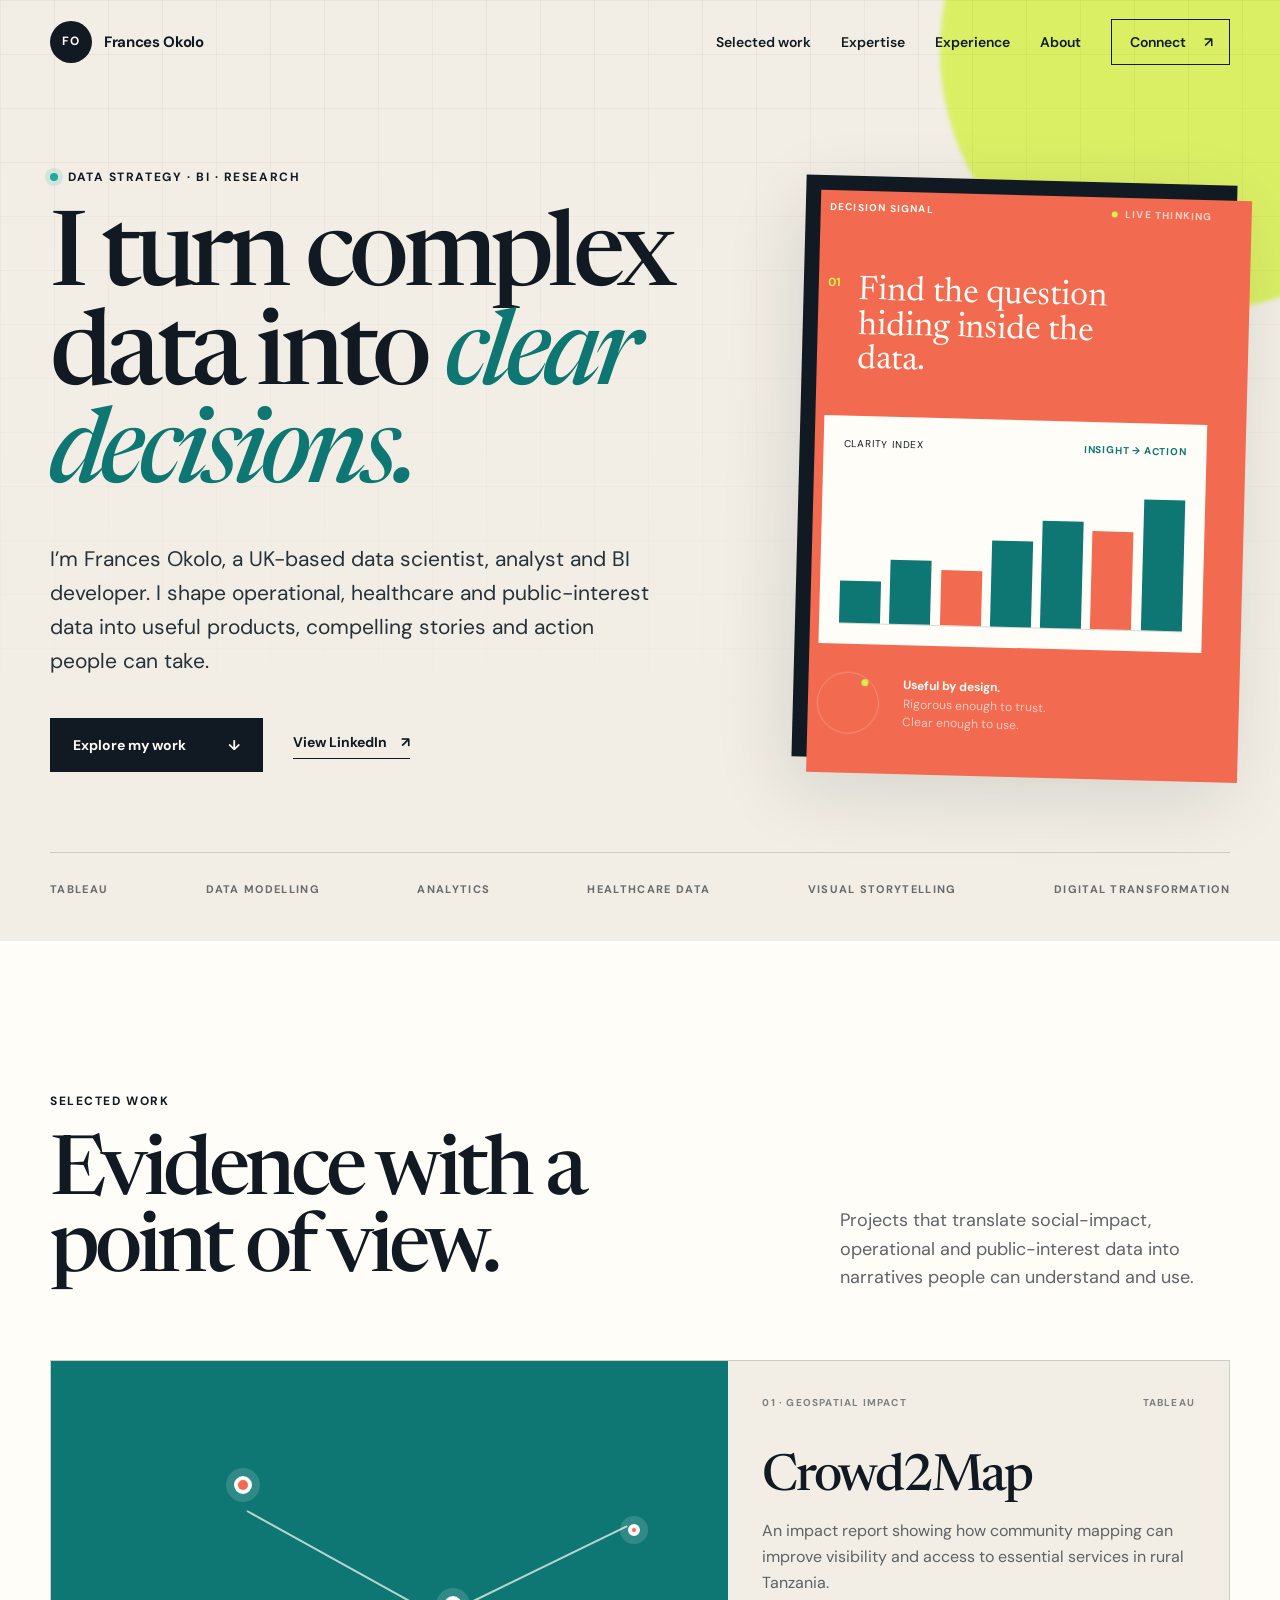
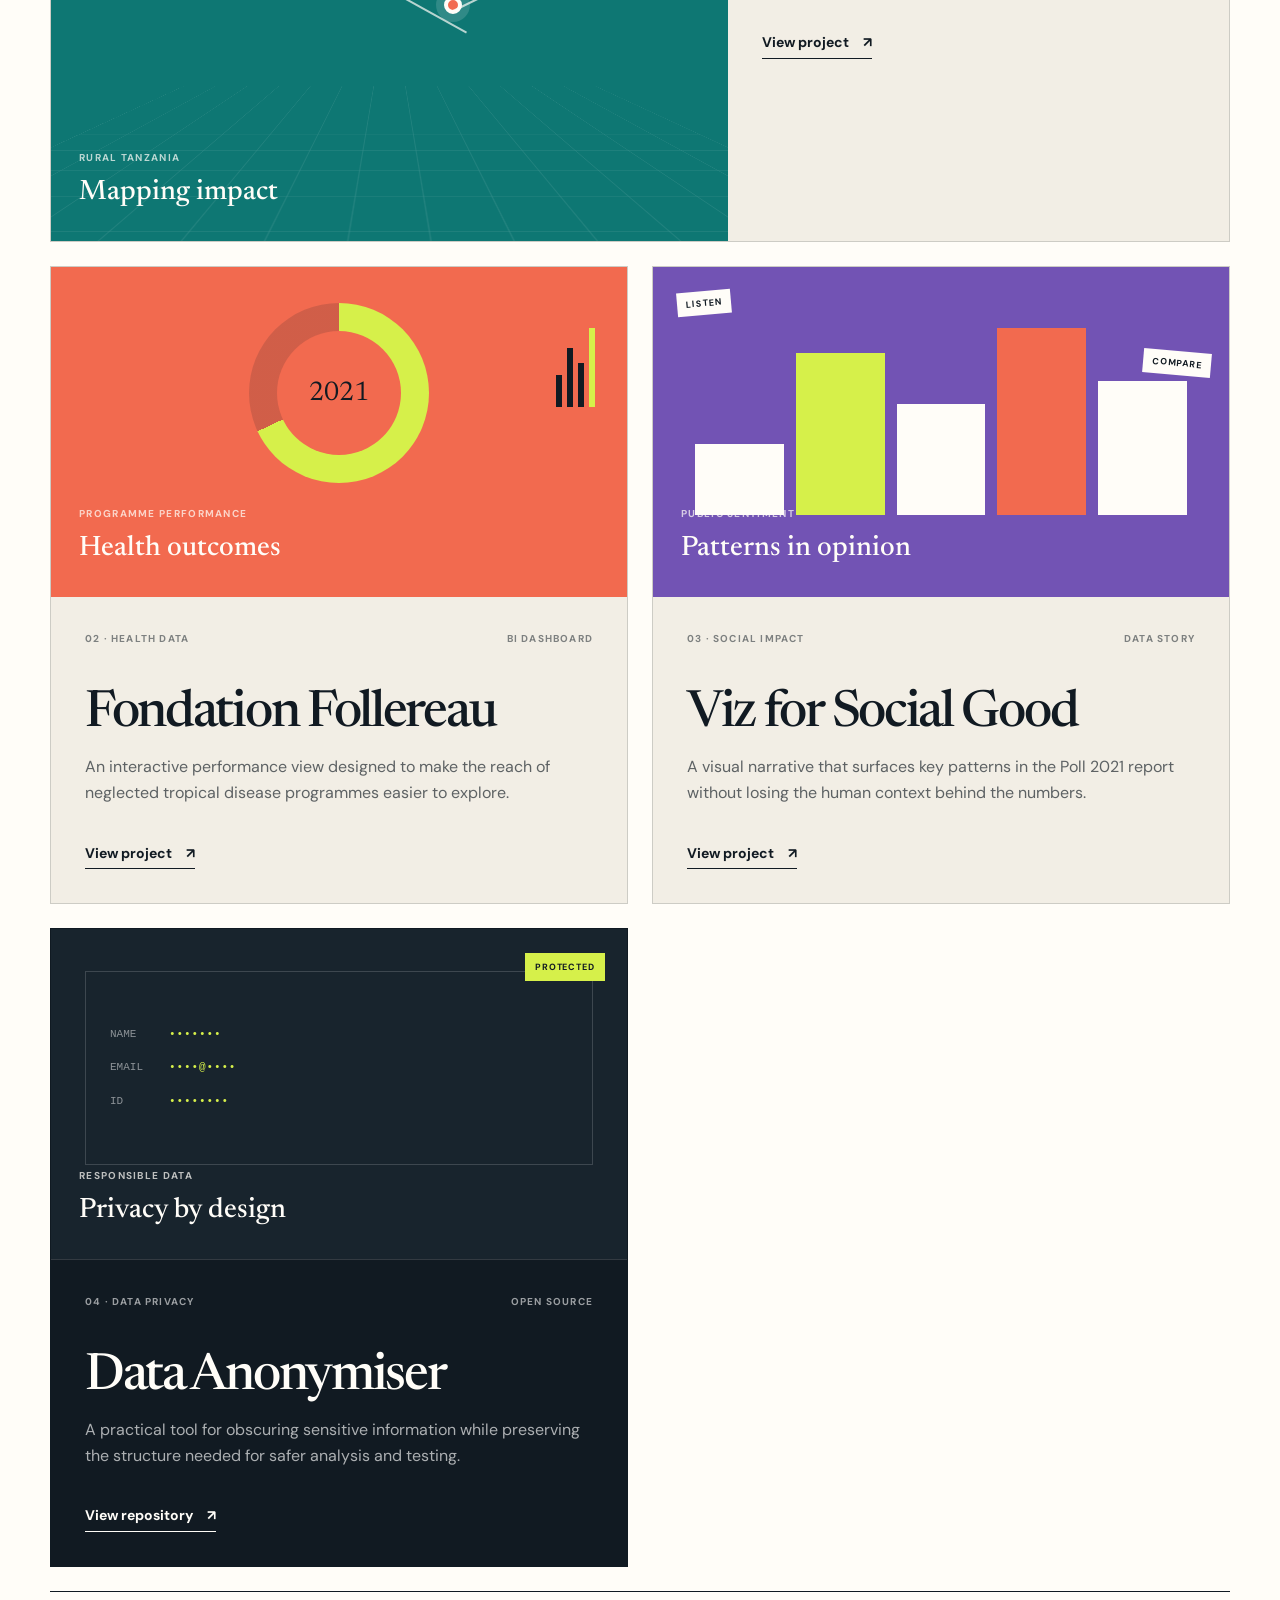
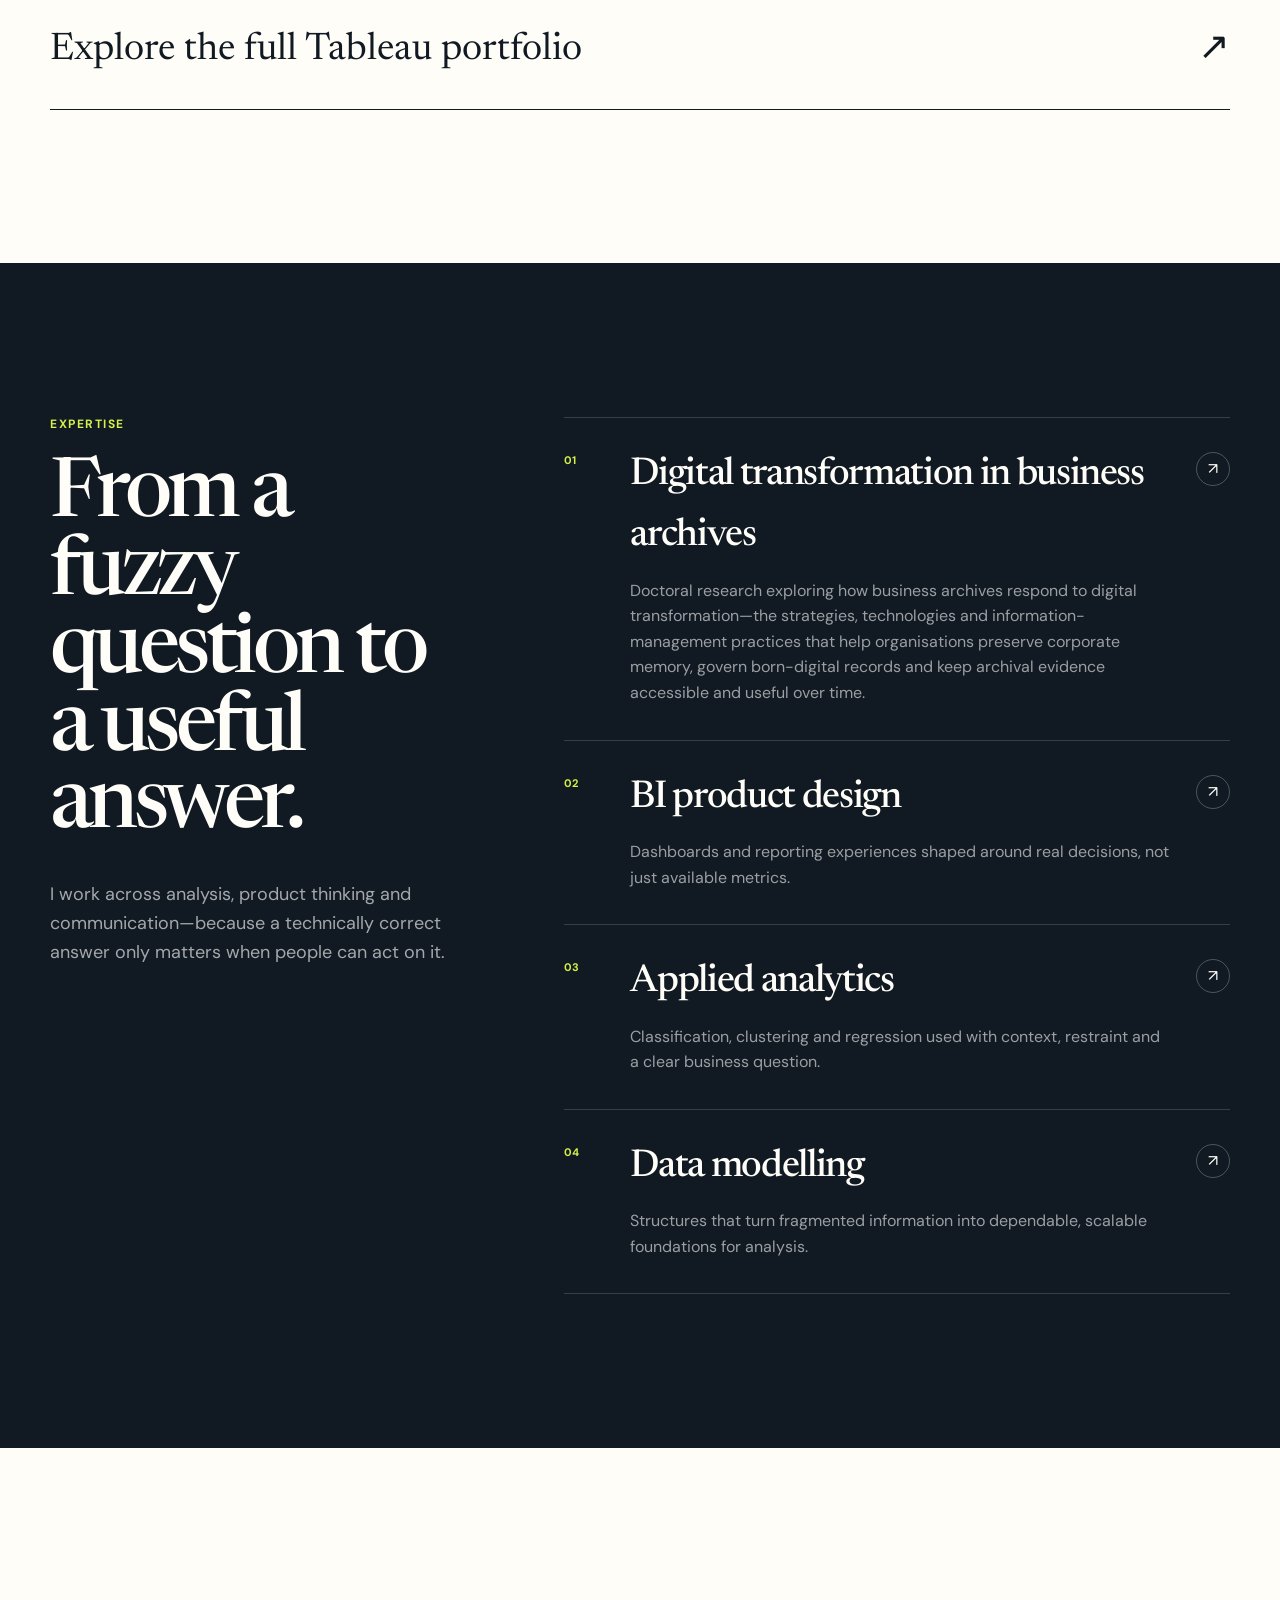
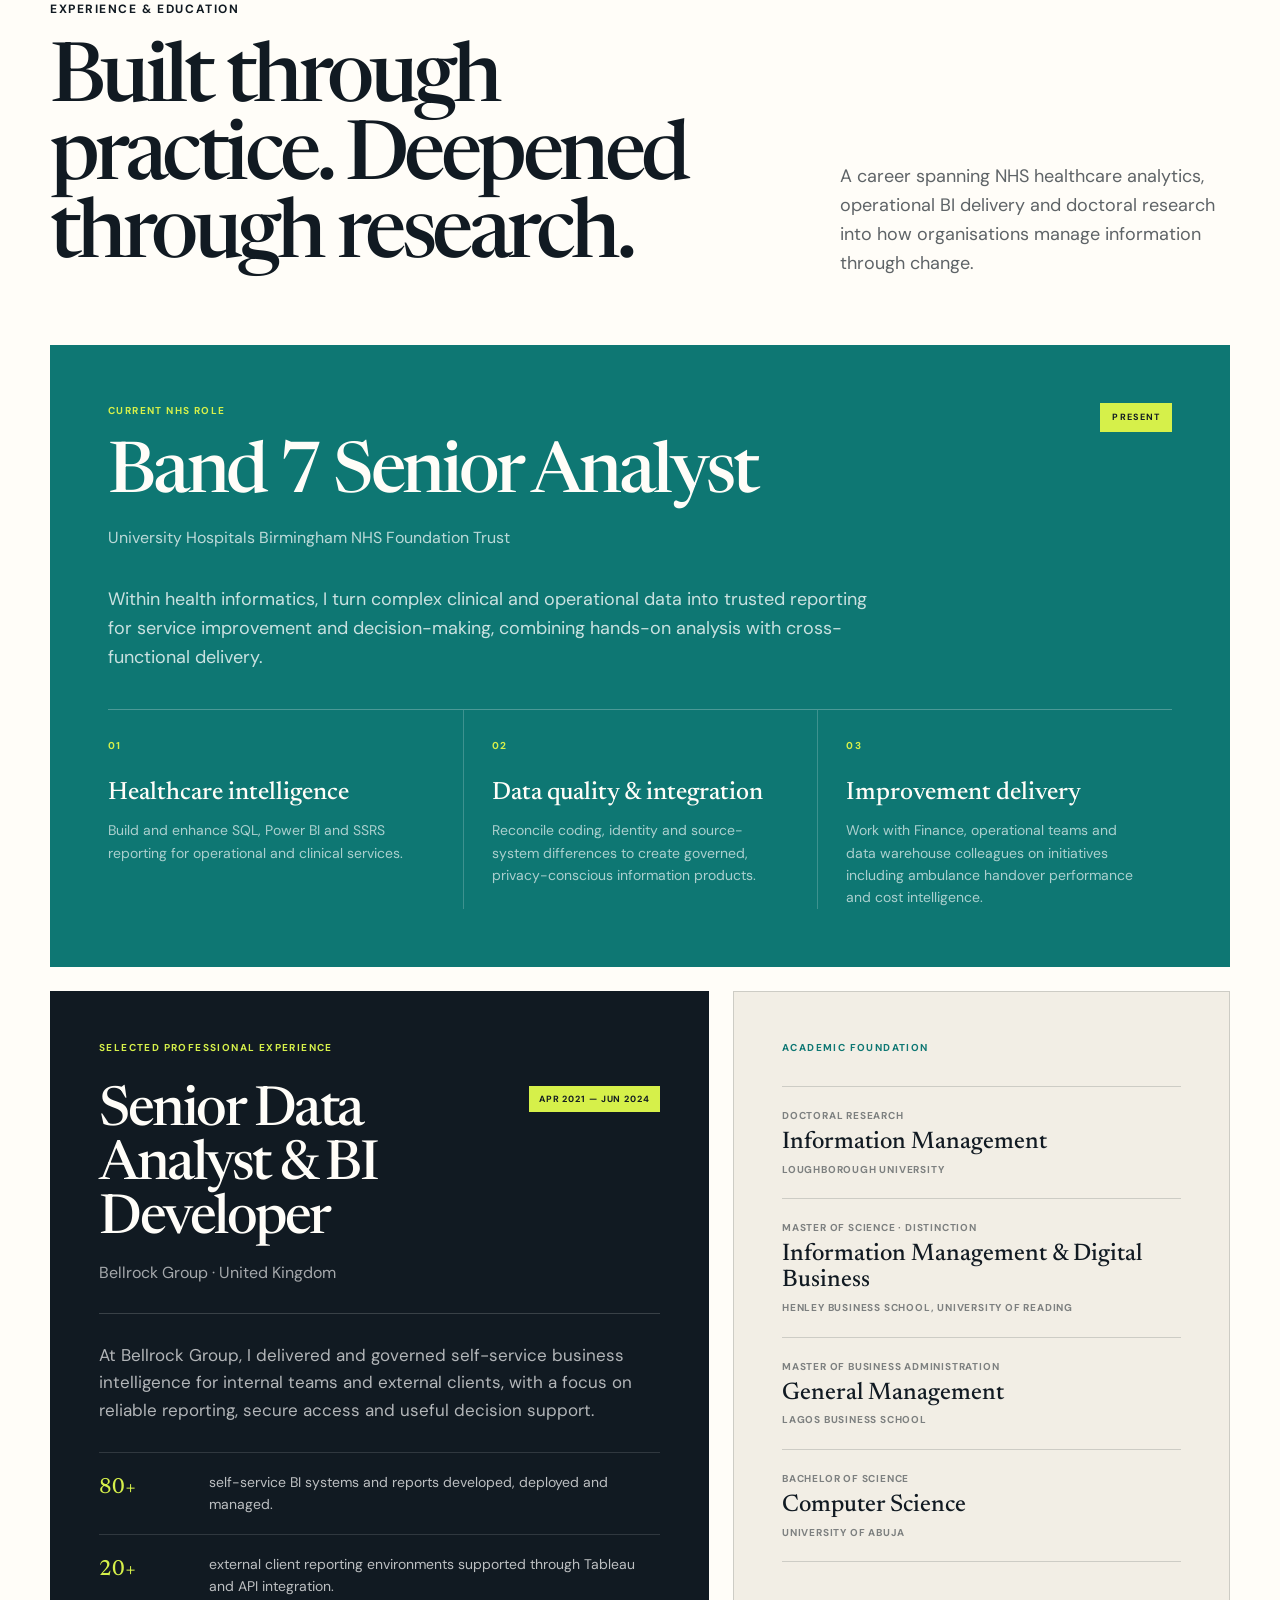
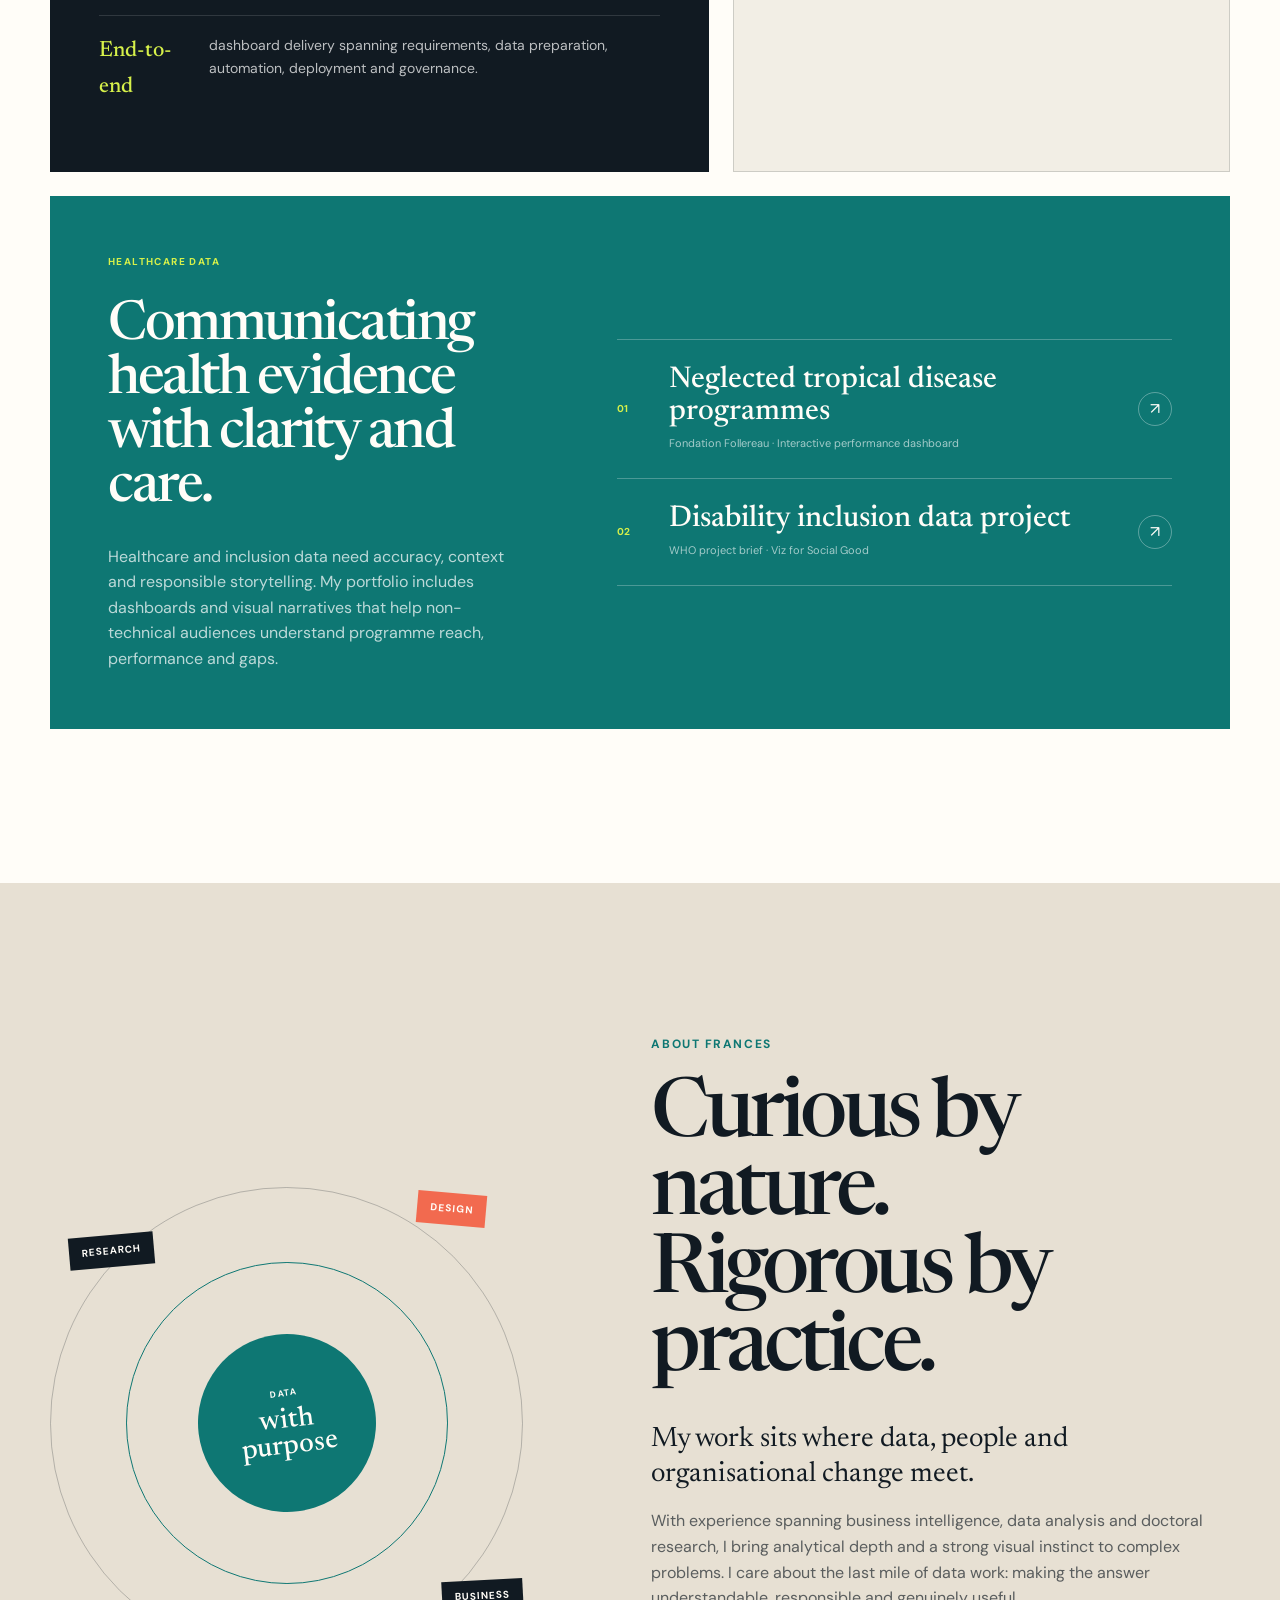
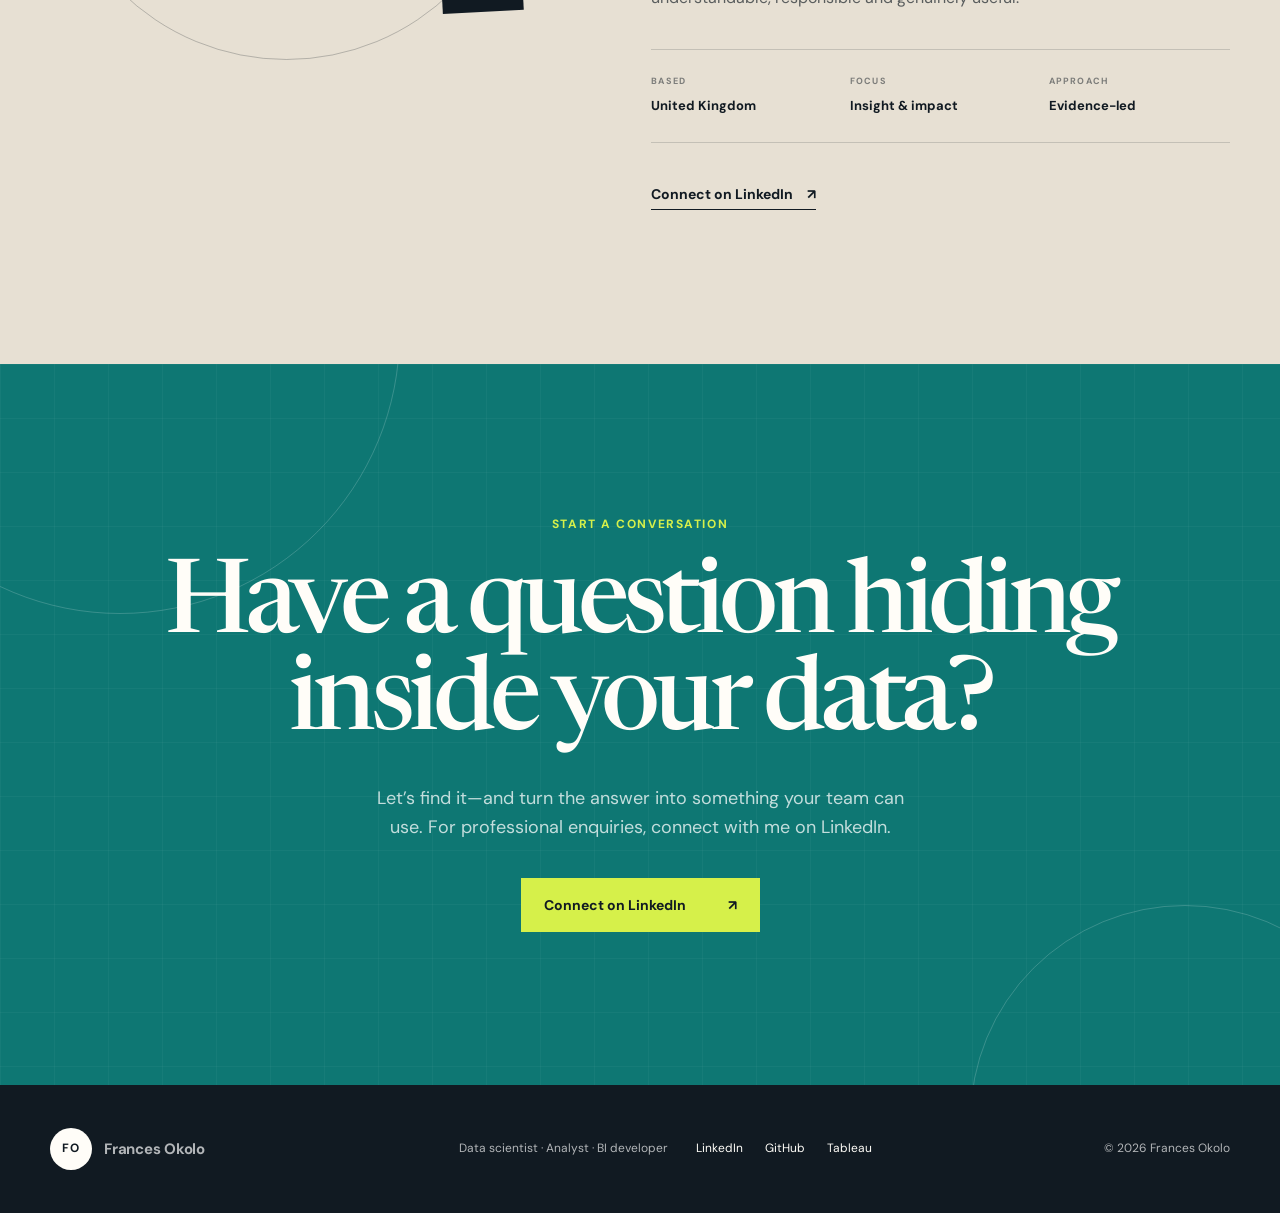
==== index.html @ 12a791dc "Add current NHS analyst role" ====
<!doctype html>
<html lang="en">
<head>
  <meta charset="utf-8">
  <meta name="viewport" content="width=device-width, initial-scale=1">
  <title>Frances Okolo — Data Scientist, Analyst &amp; BI Developer</title>
  <meta name="description" content="Frances Okolo turns complex data into clear, useful decisions through analytics, business intelligence, research and data storytelling.">
  <meta name="theme-color" content="#111a22">
  <meta property="og:type" content="website">
  <meta property="og:title" content="Frances Okolo — Data, made useful">
  <meta property="og:description" content="Data science, business intelligence and research shaped into decisions people can act on.">
  <meta property="og:url" content="https://francesokolo.github.io/fao.github.io/">
  <meta property="og:image" content="https://francesokolo.github.io/fao.github.io/og.png">
  <meta name="twitter:card" content="summary_large_image">
  <meta name="twitter:title" content="Frances Okolo — Data, made useful">
  <meta name="twitter:description" content="Data science, business intelligence and research shaped into decisions people can act on.">
  <meta name="twitter:image" content="https://francesokolo.github.io/fao.github.io/og.png">
  <link rel="canonical" href="https://francesokolo.github.io/fao.github.io/">
  <link rel="apple-touch-icon" sizes="180x180" href="apple-touch-icon.png">
  <link rel="icon" type="image/png" sizes="32x32" href="favicon-32x32.png">
  <link rel="icon" type="image/png" sizes="16x16" href="favicon-16x16.png">
  <link rel="manifest" href="site.webmanifest">
  <link rel="preconnect" href="https://fonts.googleapis.com">
  <link rel="preconnect" href="https://fonts.gstatic.com" crossorigin>
  <link href="https://fonts.googleapis.com/css2?family=DM+Sans:wght@400;500;600;700&amp;family=Newsreader:opsz,wght@6..72,500;6..72,600&amp;display=swap" rel="stylesheet">
  <link rel="stylesheet" href="css/main.css">

  <script async src="https://www.googletagmanager.com/gtag/js?id=G-5YGXG4GMDG"></script>
  <script>
    window.dataLayer = window.dataLayer || [];
    function gtag(){dataLayer.push(arguments);}
    gtag('js', new Date());
    gtag('config', 'G-5YGXG4GMDG');
  </script>
</head>
<body>
  <a class="skip-link" href="#main">Skip to content</a>

  <header class="site-header" data-header>
    <div class="shell header-inner">
      <a class="brand" href="#top" aria-label="Frances Okolo, home">
        <span class="brand-mark" aria-hidden="true">FO</span>
        <span class="brand-name">Frances Okolo</span>
      </a>

      <button class="menu-toggle" type="button" aria-expanded="false" aria-controls="site-nav" data-menu-toggle>
        <span>Menu</span>
        <span class="menu-lines" aria-hidden="true"><i></i><i></i></span>
      </button>

      <nav class="site-nav" id="site-nav" aria-label="Primary navigation" data-nav>
        <a href="#work">Selected work</a>
        <a href="#expertise">Expertise</a>
        <a href="#experience">Experience</a>
        <a href="#about">About</a>
        <a class="nav-cta" href="https://www.linkedin.com/in/francesokolo/" target="_blank" rel="noopener">Connect <span aria-hidden="true">↗</span></a>
      </nav>
    </div>
  </header>

  <main id="main">
    <section class="hero" id="top">
      <div class="hero-grid" aria-hidden="true"></div>
      <div class="shell hero-layout">
        <div class="hero-copy" data-reveal>
          <p class="eyebrow"><span class="status-dot"></span> Data strategy · BI · Research</p>
          <h1>I turn complex data into <em>clear decisions.</em></h1>
          <p class="hero-intro">I’m Frances Okolo, a UK-based data scientist, analyst and BI developer. I shape operational, healthcare and public-interest data into useful products, compelling stories and action people can take.</p>
          <div class="hero-actions">
            <a class="button button-primary" href="#work">Explore my work <span aria-hidden="true">↓</span></a>
            <a class="text-link" href="https://www.linkedin.com/in/francesokolo/" target="_blank" rel="noopener">View LinkedIn <span aria-hidden="true">↗</span></a>
          </div>
        </div>

        <div class="signal-board" data-reveal data-delay="1" aria-label="A visual summary of Frances's data process">
          <div class="signal-board-top">
            <span>Decision signal</span>
            <span class="signal-live"><i></i> Live thinking</span>
          </div>
          <div class="signal-statement">
            <span class="signal-number">01</span>
            <p>Find the question hiding inside the data.</p>
          </div>
          <div class="signal-chart" aria-hidden="true">
            <div class="chart-copy">
              <span>Clarity index</span>
              <strong>Insight → action</strong>
            </div>
            <div class="bars">
              <i style="--h: 28%"></i>
              <i style="--h: 43%"></i>
              <i style="--h: 37%"></i>
              <i style="--h: 58%"></i>
              <i style="--h: 72%"></i>
              <i style="--h: 66%"></i>
              <i style="--h: 88%"></i>
            </div>
          </div>
          <div class="signal-footer">
            <div class="signal-orbit" aria-hidden="true"><span></span></div>
            <p><strong>Useful by design.</strong><br>Rigorous enough to trust.<br>Clear enough to use.</p>
          </div>
        </div>
      </div>

      <div class="shell hero-rail" data-reveal data-delay="2">
        <span>Tableau</span>
        <span>Data modelling</span>
        <span>Analytics</span>
        <span>Healthcare data</span>
        <span>Visual storytelling</span>
        <span>Digital transformation</span>
      </div>
    </section>

    <section class="section work" id="work">
      <div class="shell">
        <div class="section-heading" data-reveal>
          <div>
            <p class="eyebrow">Selected work</p>
            <h2>Evidence with a point of view.</h2>
          </div>
          <p>Projects that translate social-impact, operational and public-interest data into narratives people can understand and use.</p>
        </div>

        <div class="project-grid">
          <article class="project-card project-card-featured" data-reveal>
            <div class="project-art art-map" aria-hidden="true">
              <div class="map-grid"></div>
              <span class="map-dot dot-one"></span>
              <span class="map-dot dot-two"></span>
              <span class="map-dot dot-three"></span>
              <span class="map-path path-one"></span>
              <span class="map-path path-two"></span>
              <div class="art-label"><small>Rural Tanzania</small><strong>Mapping impact</strong></div>
            </div>
            <div class="project-content">
              <div class="project-meta"><span>01 · Geospatial impact</span><span>Tableau</span></div>
              <h3>Crowd2Map</h3>
              <p>An impact report showing how community mapping can improve visibility and access to essential services in rural Tanzania.</p>
              <a class="project-link" href="https://public.tableau.com/app/profile/frances.okolo/viz/TheImpactofCrowd2MapinRuralTanzania/Crowd2Map" target="_blank" rel="noopener">View project <span aria-hidden="true">↗</span></a>
            </div>
          </article>

          <article class="project-card" data-reveal data-delay="1">
            <div class="project-art art-health" aria-hidden="true">
              <div class="health-ring"><span>2021</span></div>
              <div class="health-metrics">
                <i></i><i></i><i></i><i></i>
              </div>
              <div class="art-label"><small>Programme performance</small><strong>Health outcomes</strong></div>
            </div>
            <div class="project-content">
              <div class="project-meta"><span>02 · Health data</span><span>BI dashboard</span></div>
              <h3>Fondation Follereau</h3>
              <p>An interactive performance view designed to make the reach of neglected tropical disease programmes easier to explore.</p>
              <a class="project-link" href="https://public.tableau.com/app/profile/frances.okolo/viz/FondationFollereau2021/FFL" target="_blank" rel="noopener">View project <span aria-hidden="true">↗</span></a>
            </div>
          </article>

          <article class="project-card" data-reveal>
            <div class="project-art art-poll" aria-hidden="true">
              <div class="poll-bars"><i></i><i></i><i></i><i></i><i></i></div>
              <span class="poll-note note-a">listen</span>
              <span class="poll-note note-b">compare</span>
              <div class="art-label"><small>Public sentiment</small><strong>Patterns in opinion</strong></div>
            </div>
            <div class="project-content">
              <div class="project-meta"><span>03 · Social impact</span><span>Data story</span></div>
              <h3>Viz for Social Good</h3>
              <p>A visual narrative that surfaces key patterns in the Poll 2021 report without losing the human context behind the numbers.</p>
              <a class="project-link" href="https://public.tableau.com/app/profile/frances.okolo/viz/VizForSocialGood_16410875009550/HomePage" target="_blank" rel="noopener">View project <span aria-hidden="true">↗</span></a>
            </div>
          </article>

          <article class="project-card project-card-ink" data-reveal data-delay="1">
            <div class="project-art art-privacy" aria-hidden="true">
              <div class="privacy-field">
                <span>NAME</span><span>•••••••</span>
                <span>EMAIL</span><span>••••@••••</span>
                <span>ID</span><span>••••••••</span>
              </div>
              <div class="privacy-key">Protected</div>
              <div class="art-label"><small>Responsible data</small><strong>Privacy by design</strong></div>
            </div>
            <div class="project-content">
              <div class="project-meta"><span>04 · Data privacy</span><span>Open source</span></div>
              <h3>Data Anonymiser</h3>
              <p>A practical tool for obscuring sensitive information while preserving the structure needed for safer analysis and testing.</p>
              <a class="project-link" href="https://github.com/FrancesOkolo/Data-Anonymiser" target="_blank" rel="noopener">View repository <span aria-hidden="true">↗</span></a>
            </div>
          </article>
        </div>

        <a class="wide-link" href="https://public.tableau.com/app/profile/frances.okolo" target="_blank" rel="noopener" data-reveal>
          <span>Explore the full Tableau portfolio</span>
          <span aria-hidden="true">↗</span>
        </a>
      </div>
    </section>

    <section class="section expertise" id="expertise">
      <div class="shell expertise-layout">
        <div class="expertise-intro" data-reveal>
          <p class="eyebrow">Expertise</p>
          <h2>From a fuzzy question to a useful answer.</h2>
          <p>I work across analysis, product thinking and communication—because a technically correct answer only matters when people can act on it.</p>
        </div>

        <div class="capability-list">
          <article class="capability" data-reveal>
            <span class="capability-number">01</span>
            <div><h3>Digital transformation in business archives</h3><p>Doctoral research exploring how business archives respond to digital transformation—the strategies, technologies and information-management practices that help organisations preserve corporate memory, govern born-digital records and keep archival evidence accessible and useful over time.</p></div>
            <span class="capability-mark" aria-hidden="true">↗</span>
          </article>
          <article class="capability" data-reveal>
            <span class="capability-number">02</span>
            <div><h3>BI product design</h3><p>Dashboards and reporting experiences shaped around real decisions, not just available metrics.</p></div>
            <span class="capability-mark" aria-hidden="true">↗</span>
          </article>
          <article class="capability" data-reveal>
            <span class="capability-number">03</span>
            <div><h3>Applied analytics</h3><p>Classification, clustering and regression used with context, restraint and a clear business question.</p></div>
            <span class="capability-mark" aria-hidden="true">↗</span>
          </article>
          <article class="capability" data-reveal>
            <span class="capability-number">04</span>
            <div><h3>Data modelling</h3><p>Structures that turn fragmented information into dependable, scalable foundations for analysis.</p></div>
            <span class="capability-mark" aria-hidden="true">↗</span>
          </article>
        </div>
      </div>
    </section>

    <section class="section experience" id="experience">
      <div class="shell">
        <div class="section-heading" data-reveal>
          <div>
            <p class="eyebrow">Experience &amp; education</p>
            <h2>Built through practice. Deepened through research.</h2>
          </div>
          <p>A career spanning NHS healthcare analytics, operational BI delivery and doctoral research into how organisations manage information through change.</p>
        </div>

        <article class="nhs-role-panel" data-reveal>
          <div class="nhs-role-heading">
            <div>
              <p class="panel-kicker">Current NHS role</p>
              <h3>Band 7 Senior Analyst</h3>
              <p class="nhs-role-org">University Hospitals Birmingham NHS Foundation Trust</p>
            </div>
            <span>Present</span>
          </div>
          <p class="nhs-role-summary">Within health informatics, I turn complex clinical and operational data into trusted reporting for service improvement and decision-making, combining hands-on analysis with cross-functional delivery.</p>
          <ol class="nhs-role-highlights">
            <li>
              <span>01</span>
              <strong>Healthcare intelligence</strong>
              <p>Build and enhance SQL, Power BI and SSRS reporting for operational and clinical services.</p>
            </li>
            <li>
              <span>02</span>
              <strong>Data quality &amp; integration</strong>
              <p>Reconcile coding, identity and source-system differences to create governed, privacy-conscious information products.</p>
            </li>
            <li>
              <span>03</span>
              <strong>Improvement delivery</strong>
              <p>Work with Finance, operational teams and data warehouse colleagues on initiatives including ambulance handover performance and cost intelligence.</p>
            </li>
          </ol>
        </article>

        <div class="experience-grid">
          <article class="career-panel" data-reveal>
            <p class="panel-kicker">Selected professional experience</p>
            <div class="role-heading">
              <div>
                <h3>Senior Data Analyst &amp; BI Developer</h3>
                <p>Bellrock Group · United Kingdom</p>
              </div>
              <span>Apr 2021 — Jun 2024</span>
            </div>
            <p class="role-summary">At Bellrock Group, I delivered and governed self-service business intelligence for internal teams and external clients, with a focus on reliable reporting, secure access and useful decision support.</p>
            <ul class="impact-list">
              <li><strong>80+</strong><span>self-service BI systems and reports developed, deployed and managed.</span></li>
              <li><strong>20+</strong><span>external client reporting environments supported through Tableau and API integration.</span></li>
              <li><strong>End-to-end</strong><span>dashboard delivery spanning requirements, data preparation, automation, deployment and governance.</span></li>
            </ul>
          </article>

          <aside class="education-panel" data-reveal data-delay="1">
            <p class="panel-kicker">Academic foundation</p>
            <ol class="education-list">
              <li><span>Doctoral research</span><strong>Information Management</strong><small>Loughborough University</small></li>
              <li><span>Master of Science · Distinction</span><strong>Information Management &amp; Digital Business</strong><small>Henley Business School, University of Reading</small></li>
              <li><span>Master of Business Administration</span><strong>General Management</strong><small>Lagos Business School</small></li>
              <li><span>Bachelor of Science</span><strong>Computer Science</strong><small>University of Abuja</small></li>
            </ol>
          </aside>
        </div>

        <article class="healthcare-spotlight" data-reveal>
          <div class="healthcare-copy">
            <p class="panel-kicker">Healthcare data</p>
            <h3>Communicating health evidence with clarity and care.</h3>
            <p>Healthcare and inclusion data need accuracy, context and responsible storytelling. My portfolio includes dashboards and visual narratives that help non-technical audiences understand programme reach, performance and gaps.</p>
          </div>
          <div class="health-project-list">
            <a href="https://public.tableau.com/app/profile/frances.okolo/viz/FondationFollereau2021/FFL" target="_blank" rel="noopener">
              <span>01</span>
              <div><strong>Neglected tropical disease programmes</strong><small>Fondation Follereau · Interactive performance dashboard</small></div>
              <i aria-hidden="true">↗</i>
            </a>
            <a href="https://www.vizforsocialgood.com/join-a-project/who-2023" target="_blank" rel="noopener">
              <span>02</span>
              <div><strong>Disability inclusion data project</strong><small>WHO project brief · Viz for Social Good</small></div>
              <i aria-hidden="true">↗</i>
            </a>
          </div>
        </article>
      </div>
    </section>

    <section class="section about" id="about">
      <div class="shell about-layout">
        <div class="about-visual" data-reveal aria-hidden="true">
          <div class="about-orbit orbit-large"></div>
          <div class="about-orbit orbit-small"></div>
          <div class="about-core"><span>DATA</span><strong>with<br>purpose</strong></div>
          <span class="orbit-label label-research">Research</span>
          <span class="orbit-label label-design">Design</span>
          <span class="orbit-label label-business">Business</span>
        </div>

        <div class="about-copy" data-reveal data-delay="1">
          <p class="eyebrow">About Frances</p>
          <h2>Curious by nature.<br>Rigorous by practice.</h2>
          <p class="about-lead">My work sits where data, people and organisational change meet.</p>
          <p>With experience spanning business intelligence, data analysis and doctoral research, I bring analytical depth and a strong visual instinct to complex problems. I care about the last mile of data work: making the answer understandable, responsible and genuinely useful.</p>
          <div class="about-facts">
            <div><span>Based</span><strong>United Kingdom</strong></div>
            <div><span>Focus</span><strong>Insight &amp; impact</strong></div>
            <div><span>Approach</span><strong>Evidence-led</strong></div>
          </div>
          <a class="text-link" href="https://www.linkedin.com/in/francesokolo/" target="_blank" rel="noopener">Connect on LinkedIn <span aria-hidden="true">↗</span></a>
        </div>
      </div>
    </section>

    <section class="section contact" id="contact">
      <div class="contact-grid" aria-hidden="true"></div>
      <div class="shell contact-inner" data-reveal>
        <p class="eyebrow">Start a conversation</p>
        <h2>Have a question hiding<br>inside your data?</h2>
        <p>Let’s find it—and turn the answer into something your team can use. For professional enquiries, connect with me on LinkedIn.</p>
        <a class="button button-light" href="https://www.linkedin.com/in/francesokolo/" target="_blank" rel="noopener">Connect on LinkedIn <span aria-hidden="true">↗</span></a>
      </div>
    </section>
  </main>

  <footer class="site-footer">
    <div class="shell footer-inner">
      <a class="brand" href="#top" aria-label="Back to top">
        <span class="brand-mark brand-mark-dark" aria-hidden="true">FO</span>
        <span class="brand-name">Frances Okolo</span>
      </a>
      <p>Data scientist · Analyst · BI developer</p>
      <div class="footer-links">
        <a href="https://www.linkedin.com/in/francesokolo/" target="_blank" rel="noopener">LinkedIn</a>
        <a href="https://github.com/FrancesOkolo" target="_blank" rel="noopener">GitHub</a>
        <a href="https://public.tableau.com/app/profile/frances.okolo" target="_blank" rel="noopener">Tableau</a>
      </div>
      <p class="copyright">© <span data-year></span> Frances Okolo</p>
    </div>
  </footer>

  <script src="js/main.js"></script>
</body>
</html>
---- css/main.css ----
:root {
  --ink: #111a22;
  --ink-soft: #26313a;
  --paper: #f2eee5;
  --paper-deep: #e7e0d3;
  --white: #fffdf8;
  --teal: #0e7773;
  --teal-bright: #23a69e;
  --coral: #f26a4f;
  --lime: #d6f04a;
  --line: rgba(17, 26, 34, 0.16);
  --sans: "DM Sans", Arial, sans-serif;
  --serif: "Newsreader", Georgia, serif;
  --shell: min(1180px, calc(100vw - 48px));
  --radius: 2px;
  --shadow: 0 28px 80px rgba(17, 26, 34, 0.14);
}

*, *::before, *::after { box-sizing: border-box; }

html { scroll-behavior: smooth; }

body {
  margin: 0;
  color: var(--ink);
  background: var(--paper);
  font-family: var(--sans);
  font-size: 16px;
  line-height: 1.6;
  -webkit-font-smoothing: antialiased;
}

body.menu-open { overflow: hidden; }

::selection { color: var(--ink); background: var(--lime); }

a { color: inherit; text-decoration: none; }

button, a { -webkit-tap-highlight-color: transparent; }

button { font: inherit; }

.shell { width: var(--shell); margin-inline: auto; }

.skip-link {
  position: fixed;
  top: 12px;
  left: 12px;
  z-index: 100;
  padding: 10px 16px;
  color: var(--white);
  background: var(--ink);
  transform: translateY(-160%);
  transition: transform 180ms ease;
}

.skip-link:focus { transform: translateY(0); }

:focus-visible { outline: 3px solid var(--coral); outline-offset: 4px; }

.site-header {
  position: fixed;
  inset: 0 0 auto;
  z-index: 50;
  border-bottom: 1px solid transparent;
  transition: background 220ms ease, border-color 220ms ease, backdrop-filter 220ms ease;
}

.site-header.is-scrolled {
  background: rgba(242, 238, 229, 0.9);
  border-color: var(--line);
  backdrop-filter: blur(14px);
}

.header-inner {
  min-height: 84px;
  display: flex;
  align-items: center;
  justify-content: space-between;
  gap: 32px;
}

.brand { display: inline-flex; align-items: center; gap: 12px; font-weight: 700; letter-spacing: -0.02em; }

.brand-mark {
  width: 42px;
  aspect-ratio: 1;
  display: grid;
  place-items: center;
  background: var(--ink);
  color: var(--white);
  border-radius: 50%;
  font-size: 12px;
  letter-spacing: 0.08em;
}

.brand-mark-dark { background: var(--white); color: var(--ink); }

.brand-name { font-size: 15px; }

.site-nav { display: flex; align-items: center; gap: 30px; font-size: 14px; font-weight: 600; }

.site-nav > a:not(.nav-cta) { position: relative; }

.site-nav > a:not(.nav-cta)::after {
  content: "";
  position: absolute;
  inset: auto 0 -5px;
  height: 1px;
  background: currentColor;
  transform: scaleX(0);
  transform-origin: right;
  transition: transform 180ms ease;
}

.site-nav > a:hover::after { transform: scaleX(1); transform-origin: left; }

.nav-cta {
  display: inline-flex;
  align-items: center;
  gap: 18px;
  padding: 11px 16px 11px 18px;
  border: 1px solid var(--ink);
  transition: color 180ms ease, background 180ms ease;
}

.nav-cta:hover { color: var(--white); background: var(--ink); }

.menu-toggle { display: none; border: 0; color: var(--ink); background: none; cursor: pointer; }

.hero {
  position: relative;
  min-height: 100vh;
  padding: 170px 0 42px;
  overflow: hidden;
}

.hero::before {
  content: "";
  position: absolute;
  width: 520px;
  height: 520px;
  right: -180px;
  top: -210px;
  border-radius: 50%;
  background: var(--lime);
  filter: blur(2px);
  opacity: 0.82;
}

.hero-grid, .contact-grid {
  position: absolute;
  inset: 0;
  pointer-events: none;
  background-image: linear-gradient(rgba(17, 26, 34, 0.045) 1px, transparent 1px), linear-gradient(90deg, rgba(17, 26, 34, 0.045) 1px, transparent 1px);
  background-size: 54px 54px;
  mask-image: linear-gradient(to bottom, black, transparent 82%);
}

.hero-layout {
  position: relative;
  display: grid;
  grid-template-columns: minmax(0, 1.08fr) minmax(390px, 0.72fr);
  align-items: center;
  gap: clamp(54px, 8vw, 120px);
}

.eyebrow {
  margin: 0 0 28px;
  display: flex;
  align-items: center;
  gap: 10px;
  font-size: 12px;
  font-weight: 700;
  line-height: 1.2;
  letter-spacing: 0.13em;
  text-transform: uppercase;
}

.status-dot { width: 8px; height: 8px; border-radius: 50%; background: var(--teal-bright); box-shadow: 0 0 0 5px rgba(35, 166, 158, 0.15); }

.hero h1,
.section-heading h2,
.expertise-intro h2,
.about-copy h2,
.contact h2 {
  margin: 0;
  font-family: var(--serif);
  font-weight: 500;
  letter-spacing: -0.055em;
  line-height: 0.95;
}

.hero h1 { max-width: 750px; font-size: clamp(64px, 8.1vw, 116px); }

.hero h1 em { color: var(--teal); font-weight: 500; }

.hero-intro { max-width: 610px; margin: 34px 0 0; color: var(--ink-soft); font-size: clamp(18px, 2vw, 21px); line-height: 1.62; }

.hero-actions { margin-top: 40px; display: flex; align-items: center; gap: 30px; flex-wrap: wrap; }

.button {
  min-height: 54px;
  padding: 0 22px;
  display: inline-flex;
  align-items: center;
  justify-content: center;
  gap: 42px;
  border: 1px solid currentColor;
  font-size: 14px;
  font-weight: 700;
  transition: transform 180ms ease, background 180ms ease, color 180ms ease;
}

.button:hover { transform: translateY(-3px); }

.button-primary { color: var(--white); background: var(--ink); border-color: var(--ink); }

.button-primary:hover { color: var(--ink); background: var(--lime); border-color: var(--lime); }

.button-light { color: var(--ink); background: var(--lime); border-color: var(--lime); }

.button-light:hover { background: var(--white); border-color: var(--white); }

.text-link, .project-link {
  width: fit-content;
  display: inline-flex;
  align-items: center;
  gap: 14px;
  padding-bottom: 4px;
  border-bottom: 1px solid currentColor;
  font-size: 14px;
  font-weight: 700;
}

.text-link span, .project-link span { transition: transform 180ms ease; }
.text-link:hover span, .project-link:hover span { transform: translate(3px, -3px); }

.signal-board {
  position: relative;
  min-height: 548px;
  padding: 24px;
  color: var(--white);
  background: var(--ink);
  box-shadow: var(--shadow);
  transform: rotate(1.5deg);
}

.signal-board::before {
  content: "";
  position: absolute;
  inset: 15px -15px -15px 15px;
  z-index: -1;
  background: var(--coral);
}

.signal-board-top, .project-meta {
  display: flex;
  align-items: center;
  justify-content: space-between;
  gap: 16px;
  font-size: 10px;
  font-weight: 700;
  letter-spacing: 0.12em;
  text-transform: uppercase;
}

.signal-live { display: inline-flex; align-items: center; gap: 7px; color: rgba(255,255,255,0.7); }
.signal-live i { width: 6px; height: 6px; border-radius: 50%; background: var(--lime); }

.signal-statement { margin: 58px 0 38px; display: grid; grid-template-columns: auto 1fr; gap: 18px; align-items: start; }
.signal-number { color: var(--lime); font-size: 12px; font-weight: 700; }
.signal-statement p { max-width: 300px; margin: 0; font-family: var(--serif); font-size: 34px; line-height: 1.02; }

.signal-chart { padding: 20px; color: var(--ink); background: var(--white); }
.chart-copy { display: flex; justify-content: space-between; gap: 12px; font-size: 10px; text-transform: uppercase; letter-spacing: 0.08em; }
.chart-copy strong { color: var(--teal); }
.bars { height: 150px; margin-top: 22px; display: flex; align-items: flex-end; gap: 9px; border-bottom: 1px solid var(--line); }
.bars i { flex: 1; height: var(--h); min-height: 10px; background: var(--teal); transform-origin: bottom; animation: grow-bar 900ms cubic-bezier(.2,.8,.2,1) both; }
.bars i:nth-child(3n) { background: var(--coral); }
.bars i:nth-child(2) { animation-delay: 80ms; }
.bars i:nth-child(3) { animation-delay: 160ms; }
.bars i:nth-child(4) { animation-delay: 240ms; }
.bars i:nth-child(5) { animation-delay: 320ms; }
.bars i:nth-child(6) { animation-delay: 400ms; }
.bars i:nth-child(7) { animation-delay: 480ms; }

@keyframes grow-bar { from { transform: scaleY(0); } to { transform: scaleY(1); } }

.signal-footer { margin-top: 28px; display: flex; align-items: center; gap: 24px; }
.signal-footer p { margin: 0; color: rgba(255,255,255,0.65); font-size: 12px; line-height: 1.55; }
.signal-footer strong { color: var(--white); }
.signal-orbit { position: relative; width: 62px; height: 62px; display: grid; place-items: center; border: 1px solid rgba(255,255,255,0.25); border-radius: 50%; }
.signal-orbit::before { content: ""; width: 38px; height: 38px; border: 1px solid var(--coral); border-radius: 50%; }
.signal-orbit span { position: absolute; width: 7px; height: 7px; margin: -42px 0 0 32px; border-radius: 50%; background: var(--lime); }

.hero-rail { position: relative; margin-top: 80px; padding-top: 28px; display: flex; justify-content: space-between; gap: 24px; border-top: 1px solid var(--line); color: rgba(17,26,34,0.62); font-size: 11px; font-weight: 700; letter-spacing: 0.12em; text-transform: uppercase; }

.section { padding: clamp(100px, 12vw, 170px) 0; }

.work { background: var(--white); }

.section-heading { margin-bottom: 68px; display: grid; grid-template-columns: minmax(0, 1fr) minmax(300px, 0.55fr); gap: 80px; align-items: end; }
.section-heading h2, .expertise-intro h2, .about-copy h2 { font-size: clamp(50px, 6.4vw, 84px); }
.section-heading p:last-child { max-width: 470px; margin: 0; color: rgba(17,26,34,0.68); font-size: 18px; }

.project-grid { display: grid; grid-template-columns: 1fr 1fr; gap: 24px; }
.project-card { min-width: 0; border: 1px solid var(--line); background: var(--paper); transition: transform 220ms ease, box-shadow 220ms ease; }
.project-card:hover { transform: translateY(-8px); box-shadow: 0 24px 70px rgba(17,26,34,0.11); }
.project-card-featured { grid-column: 1 / -1; display: grid; grid-template-columns: 1.15fr 0.85fr; }
.project-card-ink { color: var(--white); background: var(--ink); }

.project-art { position: relative; min-height: 330px; overflow: hidden; }
.project-card-featured .project-art { min-height: 480px; }
.project-content { padding: 34px; }
.project-content h3 { margin: 42px 0 14px; font-family: var(--serif); font-size: clamp(38px, 4vw, 54px); font-weight: 500; line-height: 1; letter-spacing: -0.045em; }
.project-content p { max-width: 520px; margin: 0 0 34px; color: rgba(17,26,34,0.66); }
.project-card-ink .project-content p { color: rgba(255,255,255,0.65); }
.project-card-ink .project-content { border-top: 1px solid rgba(255,255,255,0.14); }
.project-meta { color: rgba(17,26,34,0.52); }
.project-card-ink .project-meta { color: rgba(255,255,255,0.58); }

.art-map { background: var(--teal); }
.map-grid { position: absolute; inset: 0; opacity: 0.22; background-image: linear-gradient(rgba(255,255,255,.35) 1px, transparent 1px), linear-gradient(90deg, rgba(255,255,255,.35) 1px, transparent 1px); background-size: 52px 52px; transform: perspective(400px) rotateX(58deg) scale(1.6); transform-origin: bottom; }
.map-dot { position: absolute; width: 18px; height: 18px; border: 4px solid var(--white); border-radius: 50%; background: var(--coral); box-shadow: 0 0 0 8px rgba(255,255,255,.14); }
.dot-one { top: 24%; left: 27%; }
.dot-two { top: 49%; left: 58%; }
.dot-three { top: 34%; right: 13%; width: 12px; height: 12px; }
.map-path { position: absolute; height: 2px; background: var(--white); transform-origin: left; opacity: 0.7; }
.path-one { width: 37%; top: 31%; left: 29%; transform: rotate(29deg); }
.path-two { width: 29%; top: 52%; left: 59%; transform: rotate(-26deg); }

.art-label { position: absolute; left: 28px; bottom: 26px; z-index: 2; color: var(--white); }
.art-label small { display: block; margin-bottom: 4px; font-size: 10px; font-weight: 700; letter-spacing: .13em; text-transform: uppercase; opacity: .72; }
.art-label strong { font-family: var(--serif); font-size: 28px; font-weight: 500; }

.art-health { background: var(--coral); }
.health-ring { position: absolute; width: 180px; height: 180px; top: 36px; left: 50%; display: grid; place-items: center; border-radius: 50%; background: conic-gradient(var(--lime) 0 68%, rgba(17,26,34,.15) 68%); transform: translateX(-50%); }
.health-ring::after { content: ""; position: absolute; inset: 28px; border-radius: 50%; background: var(--coral); }
.health-ring span { position: relative; z-index: 1; font-family: var(--serif); font-size: 27px; }
.health-metrics { position: absolute; top: 48px; right: 32px; display: flex; gap: 5px; align-items: flex-end; height: 92px; }
.health-metrics i { width: 6px; height: 35%; background: var(--ink); }
.health-metrics i:nth-child(2) { height: 64%; }
.health-metrics i:nth-child(3) { height: 48%; }
.health-metrics i:nth-child(4) { height: 86%; background: var(--lime); }

.art-poll { background: #7253b4; }
.poll-bars { position: absolute; inset: 45px 42px 82px; display: flex; align-items: flex-end; gap: 12px; }
.poll-bars i { flex: 1; height: 35%; background: var(--white); }
.poll-bars i:nth-child(2) { height: 80%; background: var(--lime); }
.poll-bars i:nth-child(3) { height: 55%; }
.poll-bars i:nth-child(4) { height: 92%; background: var(--coral); }
.poll-bars i:nth-child(5) { height: 66%; }
.poll-note { position: absolute; padding: 5px 9px; color: var(--ink); background: var(--white); font-size: 9px; font-weight: 700; letter-spacing: .1em; text-transform: uppercase; transform: rotate(-5deg); }
.note-a { top: 24px; left: 24px; }
.note-b { top: 84px; right: 18px; transform: rotate(5deg); }

.art-privacy { background: #18242d; }
.privacy-field { position: absolute; inset: 42px 34px 94px; display: grid; grid-template-columns: auto 1fr; align-content: center; gap: 16px 26px; padding: 24px; border: 1px solid rgba(255,255,255,.16); color: rgba(255,255,255,.5); font-family: monospace; font-size: 11px; }
.privacy-field span:nth-child(even) { color: var(--lime); letter-spacing: .08em; }
.privacy-key { position: absolute; top: 24px; right: 22px; padding: 7px 10px; color: var(--ink); background: var(--lime); font-size: 9px; font-weight: 700; letter-spacing: .1em; text-transform: uppercase; }

.wide-link { margin-top: 24px; padding: 28px 0; display: flex; justify-content: space-between; align-items: center; border-top: 1px solid var(--ink); border-bottom: 1px solid var(--ink); font-family: var(--serif); font-size: clamp(24px, 3vw, 38px); transition: padding 180ms ease, color 180ms ease; }
.wide-link:hover { padding-inline: 18px; color: var(--teal); }

.expertise { color: var(--white); background: var(--ink); }
.expertise-layout { display: grid; grid-template-columns: minmax(280px, .75fr) minmax(0, 1.25fr); gap: clamp(60px, 9vw, 130px); }
.expertise-intro { position: sticky; top: 140px; align-self: start; }
.expertise-intro .eyebrow { color: var(--lime); }
.expertise-intro h2 { max-width: 520px; }
.expertise-intro > p:last-child { max-width: 500px; margin: 32px 0 0; color: rgba(255,255,255,.62); font-size: 18px; }

.capability { padding: 34px 0; display: grid; grid-template-columns: 42px 1fr auto; gap: 24px; border-top: 1px solid rgba(255,255,255,.16); }
.capability:last-child { border-bottom: 1px solid rgba(255,255,255,.16); }
.capability-number { color: var(--lime); font-size: 11px; font-weight: 700; }
.capability h3 { margin: -7px 0 10px; font-family: var(--serif); font-size: clamp(30px, 3vw, 42px); font-weight: 500; letter-spacing: -.035em; }
.capability p { max-width: 550px; margin: 0; color: rgba(255,255,255,.58); }
.capability-mark { width: 34px; height: 34px; display: grid; place-items: center; border: 1px solid rgba(255,255,255,.25); border-radius: 50%; transition: color 180ms ease, background 180ms ease, transform 180ms ease; }
.capability:hover .capability-mark { color: var(--ink); background: var(--lime); transform: rotate(45deg); }

.experience { background: var(--white); }
.nhs-role-panel { margin-bottom: 24px; padding: clamp(30px, 5vw, 58px); color: var(--white); background: var(--teal); }
.nhs-role-heading { display: flex; justify-content: space-between; gap: 36px; align-items: start; }
.nhs-role-heading .panel-kicker { margin-bottom: 24px; color: var(--lime); }
.nhs-role-heading h3 { margin: 0; font-family: var(--serif); font-size: clamp(46px, 5.5vw, 72px); font-weight: 500; line-height: .95; letter-spacing: -.045em; }
.nhs-role-org { margin: 15px 0 0; color: rgba(255,255,255,.72); font-size: 16px; }
.nhs-role-heading > span { flex: 0 0 auto; padding: 7px 12px; color: var(--ink); background: var(--lime); font-size: 9px; font-weight: 700; letter-spacing: .12em; text-transform: uppercase; }
.nhs-role-summary { max-width: 760px; margin: 34px 0 38px; color: rgba(255,255,255,.78); font-size: 18px; }
.nhs-role-highlights { margin: 0; padding: 0; display: grid; grid-template-columns: repeat(3, 1fr); list-style: none; border-top: 1px solid rgba(255,255,255,.25); }
.nhs-role-highlights li { padding: 28px 28px 0 0; }
.nhs-role-highlights li + li { padding-left: 28px; border-left: 1px solid rgba(255,255,255,.2); }
.nhs-role-highlights span { display: block; margin-bottom: 26px; color: var(--lime); font-size: 10px; font-weight: 700; letter-spacing: .12em; }
.nhs-role-highlights strong { display: block; font-family: var(--serif); font-size: 25px; font-weight: 500; line-height: 1.08; }
.nhs-role-highlights p { margin: 12px 0 0; color: rgba(255,255,255,.65); font-size: 14px; }
.experience-grid { display: grid; grid-template-columns: 1.14fr .86fr; gap: 24px; }
.career-panel, .education-panel { padding: clamp(28px, 4vw, 48px); border: 1px solid var(--line); }
.career-panel { color: var(--white); background: var(--ink); }
.education-panel { background: var(--paper); }
.panel-kicker { margin: 0 0 30px; font-size: 10px; font-weight: 700; letter-spacing: .14em; text-transform: uppercase; }
.career-panel .panel-kicker { color: var(--lime); }
.education-panel .panel-kicker { color: var(--teal); }
.role-heading { display: flex; justify-content: space-between; gap: 28px; align-items: start; padding-bottom: 28px; border-bottom: 1px solid rgba(255,255,255,.17); }
.role-heading h3, .healthcare-copy h3 { margin: 0; font-family: var(--serif); font-size: clamp(38px, 4.3vw, 58px); font-weight: 500; line-height: .98; letter-spacing: -.045em; }
.role-heading p { margin: 12px 0 0; color: rgba(255,255,255,.62); }
.role-heading > span { flex: 0 0 auto; padding: 6px 10px; color: var(--ink); background: var(--lime); font-size: 9px; font-weight: 700; letter-spacing: .1em; text-transform: uppercase; }
.role-summary { max-width: 650px; margin: 28px 0; color: rgba(255,255,255,.68); font-size: 17px; }
.impact-list { margin: 0; padding: 0; list-style: none; }
.impact-list li { padding: 18px 0; display: grid; grid-template-columns: 92px 1fr; gap: 18px; border-top: 1px solid rgba(255,255,255,.13); }
.impact-list strong { color: var(--lime); font-family: var(--serif); font-size: 22px; font-weight: 500; }
.impact-list span { color: rgba(255,255,255,.72); font-size: 14px; }
.education-list { margin: 0; padding: 0; list-style: none; }
.education-list li { padding: 21px 0; border-top: 1px solid var(--line); }
.education-list li:last-child { border-bottom: 1px solid var(--line); }
.education-list span, .education-list small { display: block; color: rgba(17,26,34,.52); font-size: 10px; font-weight: 700; letter-spacing: .08em; text-transform: uppercase; }
.education-list strong { display: block; margin: 6px 0 7px; font-family: var(--serif); font-size: 24px; font-weight: 500; line-height: 1.08; }
.education-list small { line-height: 1.45; }
.healthcare-spotlight { margin-top: 24px; padding: clamp(30px, 5vw, 58px); display: grid; grid-template-columns: .86fr 1.14fr; gap: clamp(44px, 7vw, 100px); color: var(--white); background: var(--teal); }
.healthcare-copy .panel-kicker { color: var(--lime); }
.healthcare-copy > p:last-child { max-width: 510px; margin: 28px 0 0; color: rgba(255,255,255,.72); }
.health-project-list { align-self: center; }
.health-project-list a { padding: 25px 0; display: grid; grid-template-columns: 34px 1fr auto; gap: 18px; align-items: center; border-top: 1px solid rgba(255,255,255,.25); transition: padding 180ms ease, background 180ms ease; }
.health-project-list a:last-child { border-bottom: 1px solid rgba(255,255,255,.25); }
.health-project-list a:hover { padding-inline: 14px; background: rgba(255,255,255,.08); }
.health-project-list > a > span { color: var(--lime); font-size: 10px; font-weight: 700; }
.health-project-list strong { display: block; font-family: var(--serif); font-size: clamp(22px, 2.4vw, 30px); font-weight: 500; line-height: 1.05; }
.health-project-list small { display: block; margin-top: 7px; color: rgba(255,255,255,.62); font-size: 11px; }
.health-project-list i { width: 34px; height: 34px; display: grid; place-items: center; border: 1px solid rgba(255,255,255,.32); border-radius: 50%; font-style: normal; }

.about { background: var(--paper-deep); }
.about-layout { display: grid; grid-template-columns: .9fr 1.1fr; gap: clamp(60px, 10vw, 150px); align-items: center; }
.about-visual { position: relative; min-height: 590px; display: grid; place-items: center; }
.about-orbit { position: absolute; border: 1px solid rgba(17,26,34,.24); border-radius: 50%; }
.orbit-large { width: min(510px, 100%); aspect-ratio: 1; }
.orbit-small { width: min(330px, 68%); aspect-ratio: 1; border-color: var(--teal); }
.about-core { width: 178px; height: 178px; z-index: 1; display: flex; flex-direction: column; align-items: center; justify-content: center; border-radius: 50%; color: var(--white); background: var(--teal); transform: rotate(-7deg); }
.about-core span { font-size: 9px; font-weight: 700; letter-spacing: .18em; }
.about-core strong { margin-top: 6px; font-family: var(--serif); font-size: 28px; font-weight: 500; line-height: .95; text-align: center; }
.orbit-label { position: absolute; z-index: 2; padding: 8px 13px; color: var(--white); background: var(--ink); font-size: 10px; font-weight: 700; letter-spacing: .1em; text-transform: uppercase; }
.label-research { top: 18%; left: 4%; transform: rotate(-5deg); }
.label-design { top: 11%; right: 8%; transform: rotate(5deg); background: var(--coral); }
.label-business { right: 0; bottom: 18%; transform: rotate(-3deg); }
.about-copy .eyebrow { color: var(--teal); }
.about-lead { margin: 32px 0 14px; font-family: var(--serif); font-size: 28px; line-height: 1.25; }
.about-copy > p:not(.eyebrow):not(.about-lead) { max-width: 610px; color: rgba(17,26,34,.66); }
.about-facts { margin: 38px 0; padding: 24px 0; display: grid; grid-template-columns: repeat(3, 1fr); gap: 18px; border-top: 1px solid var(--line); border-bottom: 1px solid var(--line); }
.about-facts span { display: block; margin-bottom: 4px; color: rgba(17,26,34,.5); font-size: 9px; font-weight: 700; letter-spacing: .12em; text-transform: uppercase; }
.about-facts strong { font-size: 13px; }

.contact { position: relative; overflow: hidden; color: var(--white); background: var(--teal); text-align: center; }
.contact::before, .contact::after { content: ""; position: absolute; border: 1px solid rgba(255,255,255,.18); border-radius: 50%; }
.contact::before { width: 560px; height: 560px; top: -310px; left: -160px; }
.contact::after { width: 430px; height: 430px; right: -120px; bottom: -250px; }
.contact-grid { opacity: .5; background-image: linear-gradient(rgba(255,255,255,.07) 1px, transparent 1px), linear-gradient(90deg, rgba(255,255,255,.07) 1px, transparent 1px); mask-image: none; }
.contact-inner { position: relative; z-index: 1; display: flex; flex-direction: column; align-items: center; }
.contact .eyebrow { color: var(--lime); }
.contact h2 { font-size: clamp(58px, 8vw, 106px); }
.contact p:not(.eyebrow) { max-width: 560px; margin: 30px auto 36px; color: rgba(255,255,255,.75); font-size: 18px; }

.site-footer { padding: 42px 0; color: rgba(255,255,255,.68); background: var(--ink); }
.footer-inner { display: grid; grid-template-columns: 1fr auto 1fr auto; align-items: center; gap: 28px; font-size: 12px; }
.footer-links { display: flex; gap: 22px; }
.footer-links a { color: var(--white); }
.footer-links a:hover { color: var(--lime); }
.copyright { text-align: right; }

[data-reveal] { opacity: 0; transform: translateY(22px); transition: opacity 700ms ease, transform 700ms cubic-bezier(.2,.8,.2,1); }
[data-reveal][data-delay="1"] { transition-delay: 120ms; }
[data-reveal][data-delay="2"] { transition-delay: 220ms; }
[data-reveal].is-visible { opacity: 1; transform: translateY(0); }
.signal-board[data-reveal] { transform: translateY(22px) rotate(1.5deg); }
.signal-board[data-reveal].is-visible { transform: translateY(0) rotate(1.5deg); }

@media (max-width: 980px) {
  :root { --shell: min(100% - 36px, 780px); }
  .header-inner { min-height: 74px; }
  .menu-toggle { display: inline-flex; align-items: center; gap: 12px; font-size: 12px; font-weight: 700; text-transform: uppercase; letter-spacing: .1em; }
  .menu-lines { width: 24px; display: grid; gap: 5px; }
  .menu-lines i { display: block; height: 1px; background: currentColor; transition: transform 180ms ease; }
  .menu-toggle[aria-expanded="true"] .menu-lines i:first-child { transform: translateY(3px) rotate(45deg); }
  .menu-toggle[aria-expanded="true"] .menu-lines i:last-child { transform: translateY(-3px) rotate(-45deg); }
  .site-nav { position: fixed; inset: 74px 0 auto; padding: 34px 18px 42px; display: grid; gap: 0; background: var(--paper); border-bottom: 1px solid var(--line); transform: translateY(-130%); visibility: hidden; transition: transform 220ms ease, visibility 220ms; }
  .site-nav.is-open { transform: translateY(0); visibility: visible; }
  .site-nav > a { padding: 16px 0; border-bottom: 1px solid var(--line); font-family: var(--serif); font-size: 28px; }
  .site-nav > a:not(.nav-cta)::after { display: none; }
  .nav-cta { margin-top: 18px; justify-content: space-between; font-family: var(--sans) !important; font-size: 14px !important; border: 1px solid var(--ink) !important; padding: 14px 16px !important; }
  .hero { min-height: auto; padding-top: 140px; }
  .hero-layout, .section-heading, .expertise-layout, .experience-grid, .nhs-role-highlights, .healthcare-spotlight, .about-layout { grid-template-columns: 1fr; }
  .nhs-role-highlights li { padding: 24px 0; }
  .nhs-role-highlights li + li { padding-left: 0; border-top: 1px solid rgba(255,255,255,.2); border-left: 0; }
  .nhs-role-highlights span { margin-bottom: 14px; }
  .hero-layout { gap: 82px; }
  .signal-board { width: min(100%, 560px); justify-self: center; }
  .hero-rail { flex-wrap: wrap; justify-content: flex-start; }
  .project-card-featured { display: block; }
  .expertise-intro { position: static; }
  .about-layout { gap: 36px; }
  .about-visual { min-height: 520px; order: 2; }
  .about-copy { order: 1; }
  .footer-inner { grid-template-columns: 1fr 1fr; }
  .footer-links, .copyright { justify-self: end; }
}

@media (max-width: 680px) {
  :root { --shell: calc(100% - 28px); }
  .brand-name { display: none; }
  .hero { padding: 126px 0 30px; }
  .hero::before { width: 300px; height: 300px; right: -170px; top: -90px; }
  .hero h1 { font-size: clamp(54px, 16vw, 78px); }
  .hero-intro { font-size: 17px; }
  .signal-board { min-height: 500px; padding: 20px; }
  .signal-statement { margin-top: 45px; }
  .signal-statement p { font-size: 29px; }
  .hero-rail { margin-top: 64px; }
  .section { padding: 92px 0; }
  .section-heading { gap: 26px; margin-bottom: 44px; }
  .section-heading h2, .expertise-intro h2, .about-copy h2 { font-size: clamp(46px, 14vw, 68px); }
  .section-heading p:last-child, .expertise-intro > p:last-child { font-size: 16px; }
  .project-grid { grid-template-columns: 1fr; }
  .project-card-featured { grid-column: auto; }
  .project-card-featured .project-art, .project-art { min-height: 310px; }
  .project-content { padding: 27px 22px 30px; }
  .project-content h3 { margin-top: 32px; }
  .capability { grid-template-columns: 30px 1fr; gap: 14px; }
  .capability-mark { display: none; }
  .nhs-role-panel, .career-panel, .education-panel, .healthcare-spotlight { padding: 28px 22px; }
  .nhs-role-heading { display: block; }
  .nhs-role-heading > span { display: inline-block; margin-top: 20px; }
  .nhs-role-summary { font-size: 16px; }
  .role-heading { display: block; }
  .role-heading > span { display: inline-block; margin-top: 18px; }
  .impact-list li { grid-template-columns: 78px 1fr; }
  .health-project-list a { grid-template-columns: 26px 1fr; }
  .health-project-list i { display: none; }
  .about-visual { min-height: 420px; }
  .orbit-large { width: 390px; max-width: 110%; }
  .about-core { width: 145px; height: 145px; }
  .label-research { left: 0; }
  .label-design { right: 0; }
  .about-facts { grid-template-columns: 1fr; }
  .contact h2 { font-size: clamp(52px, 16vw, 78px); }
  .button-light { gap: 18px; }
  .footer-inner { grid-template-columns: 1fr; justify-items: start; }
  .footer-links, .copyright { justify-self: start; }
  .site-footer .brand-name { display: inline; }
}

@media (prefers-reduced-motion: reduce) {
  html { scroll-behavior: auto; }
  *, *::before, *::after { animation-duration: 0.01ms !important; animation-iteration-count: 1 !important; transition-duration: 0.01ms !important; }
  [data-reveal] { opacity: 1; transform: none; }
  .signal-board[data-reveal] { transform: rotate(1.5deg); }
}
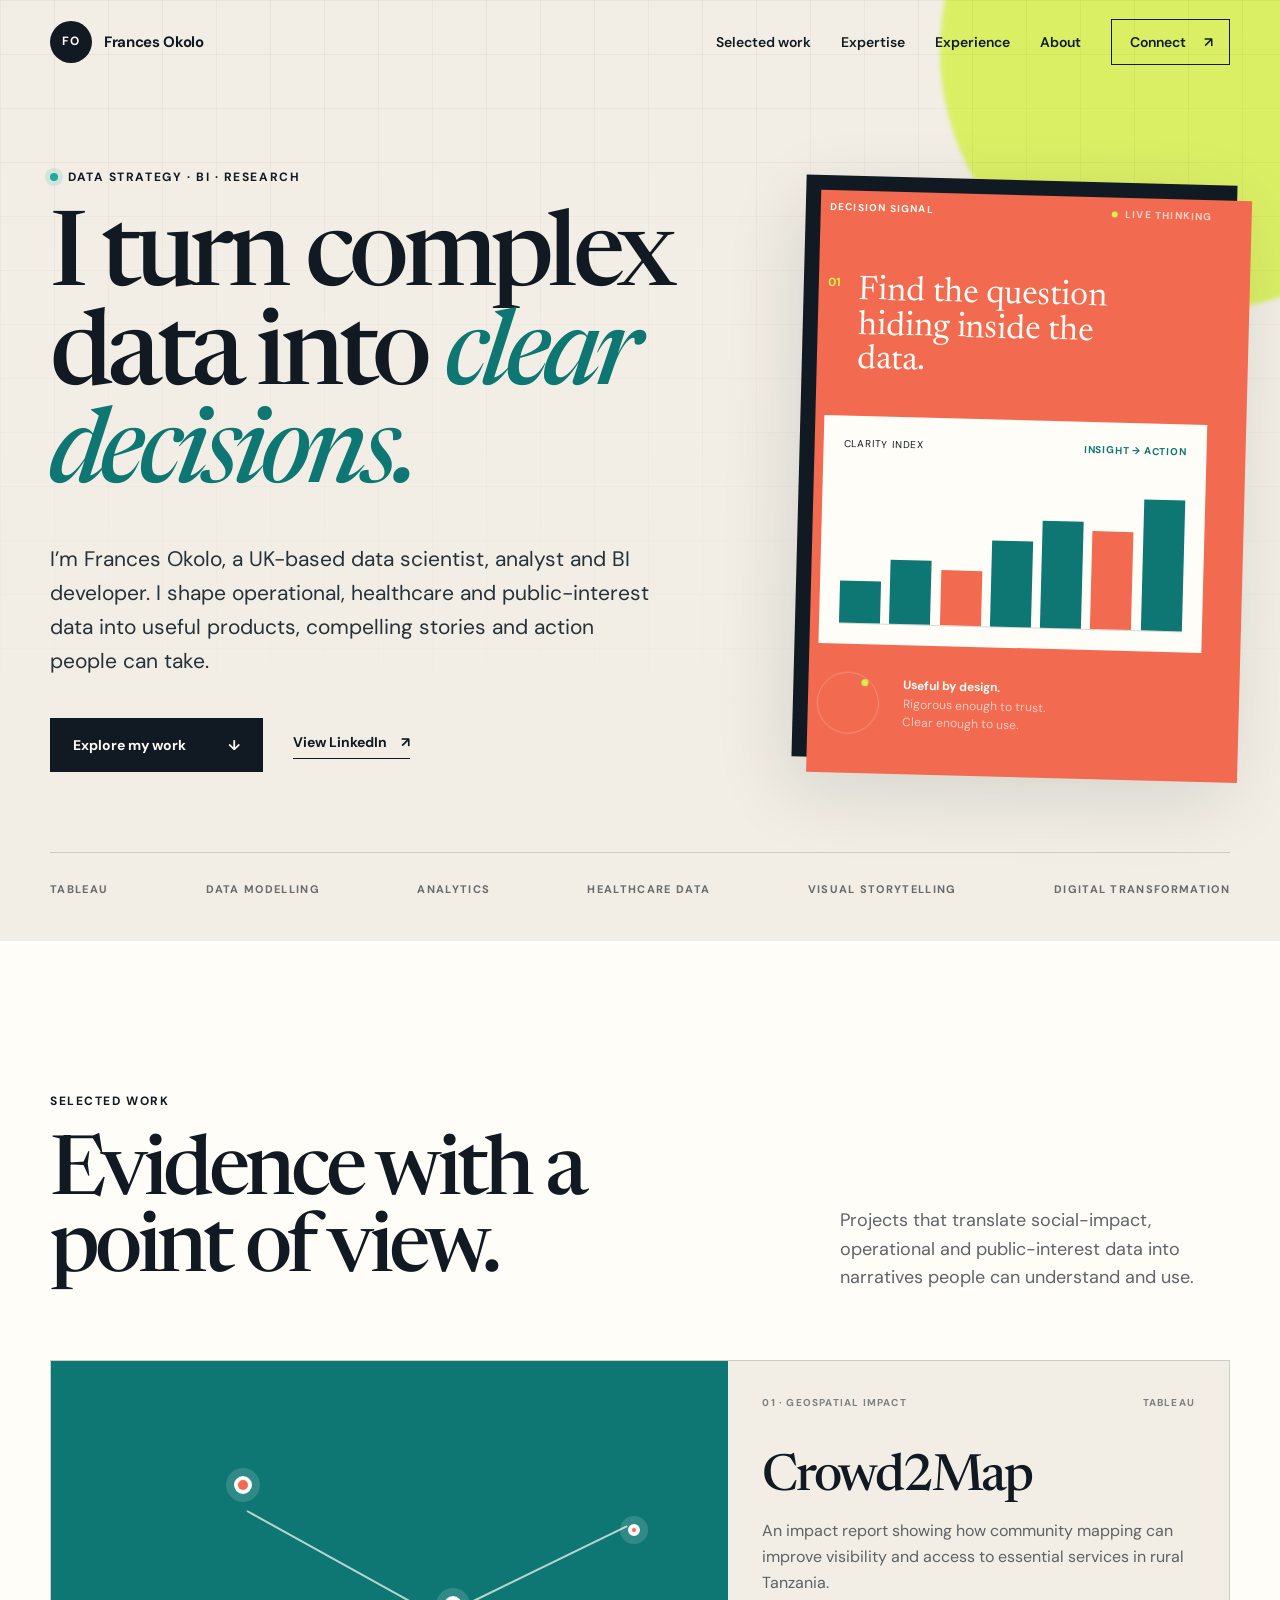
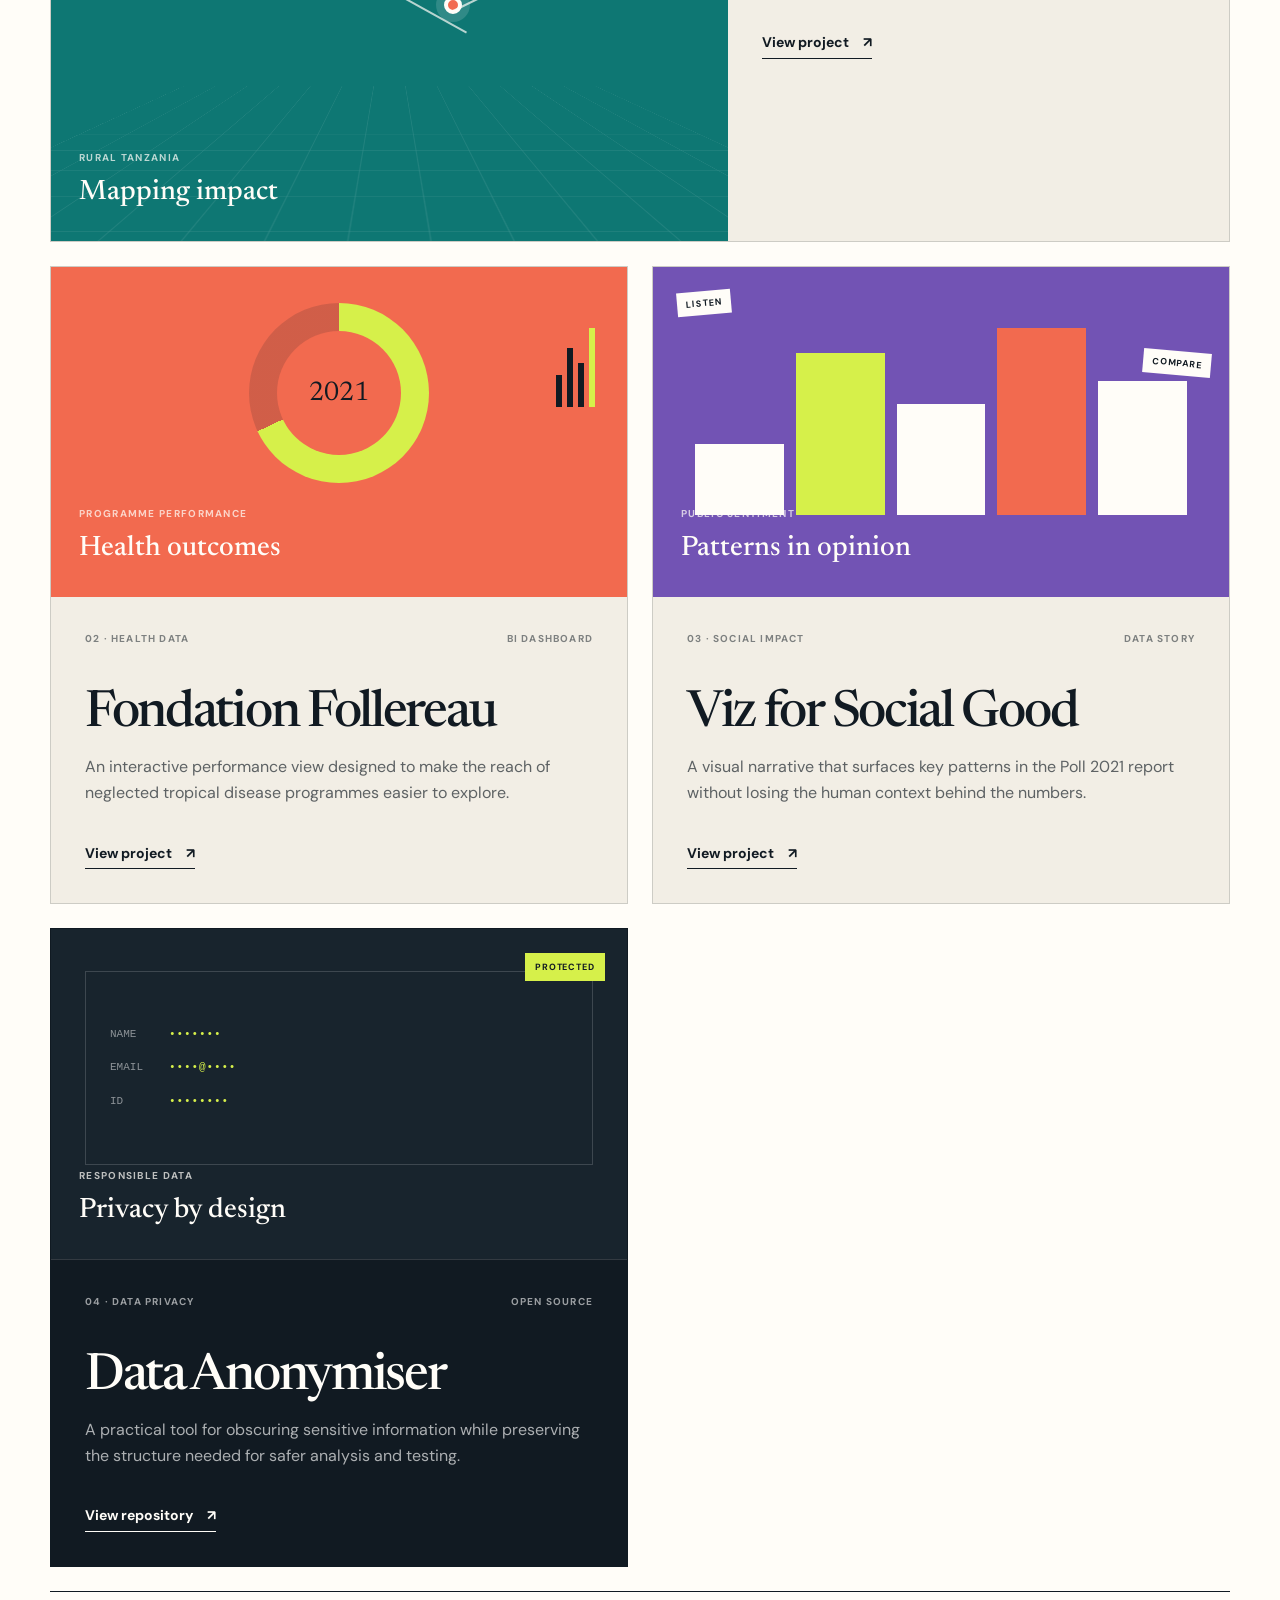
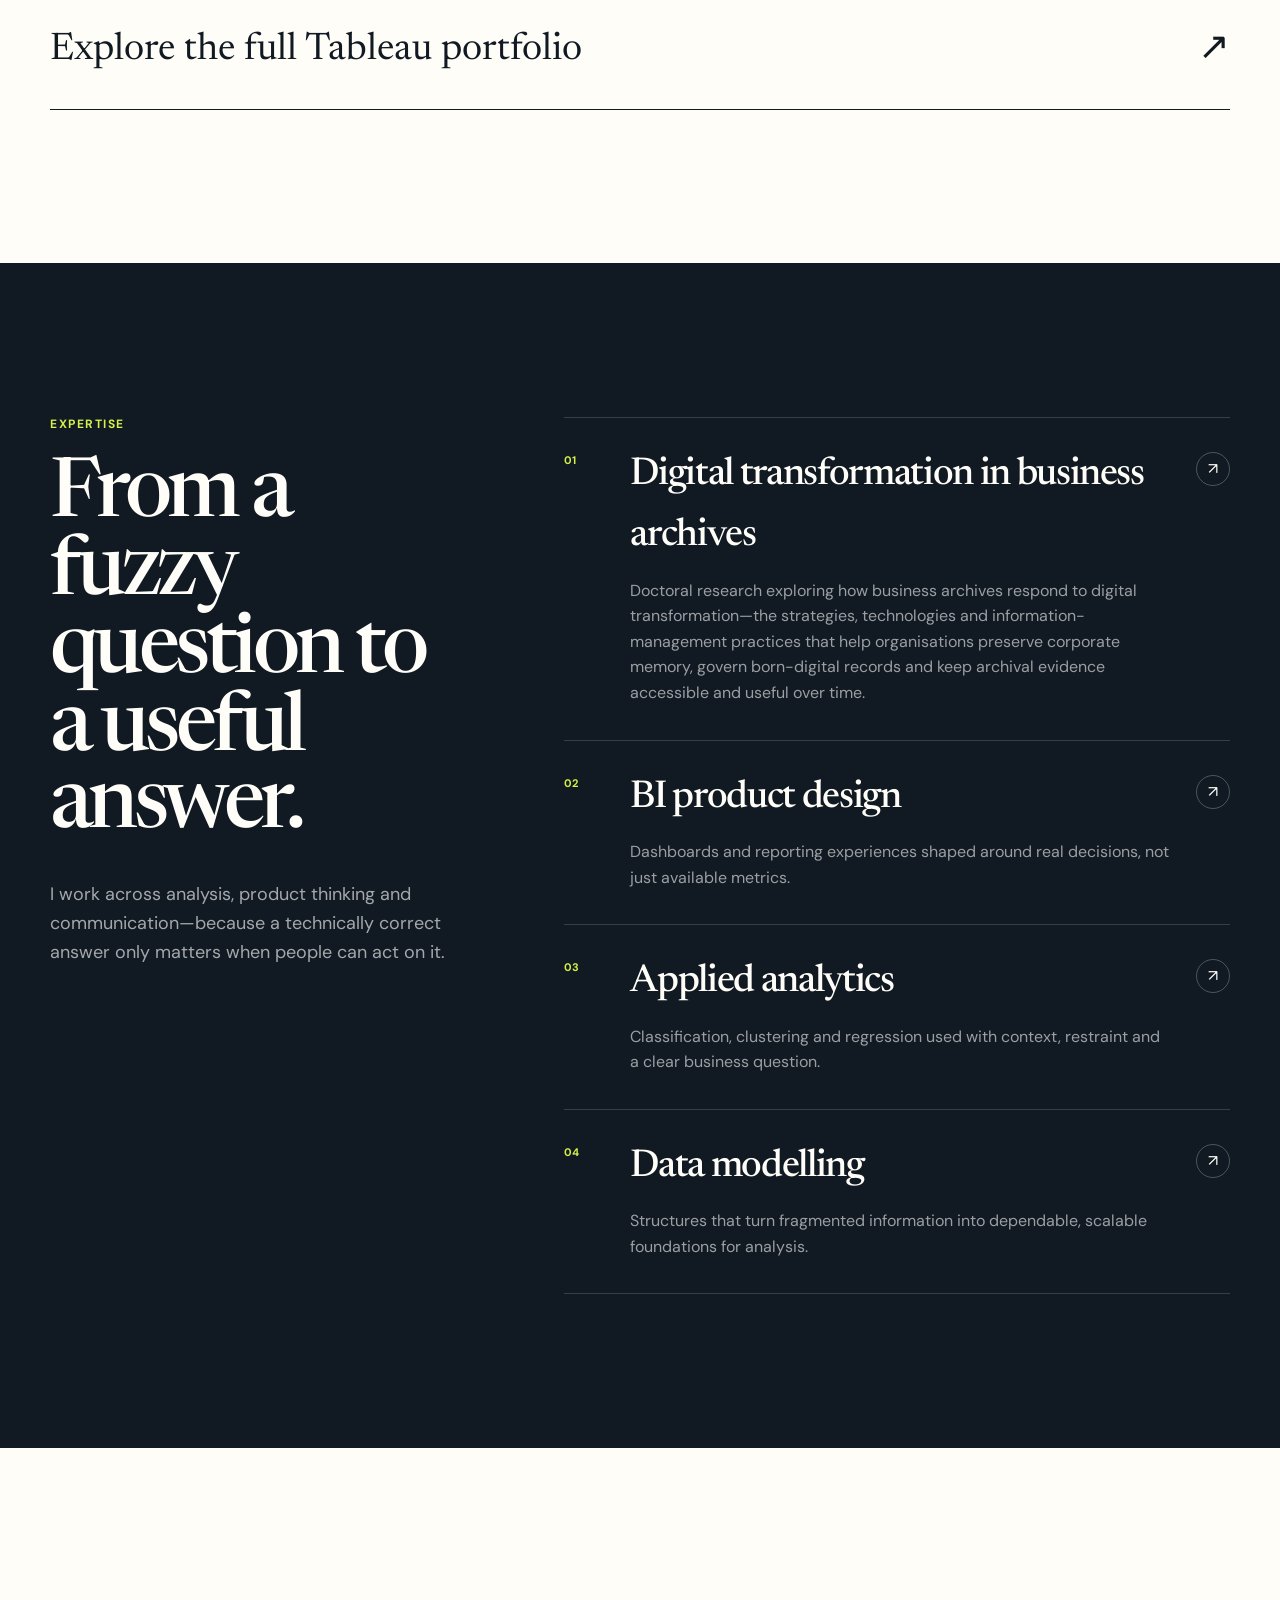
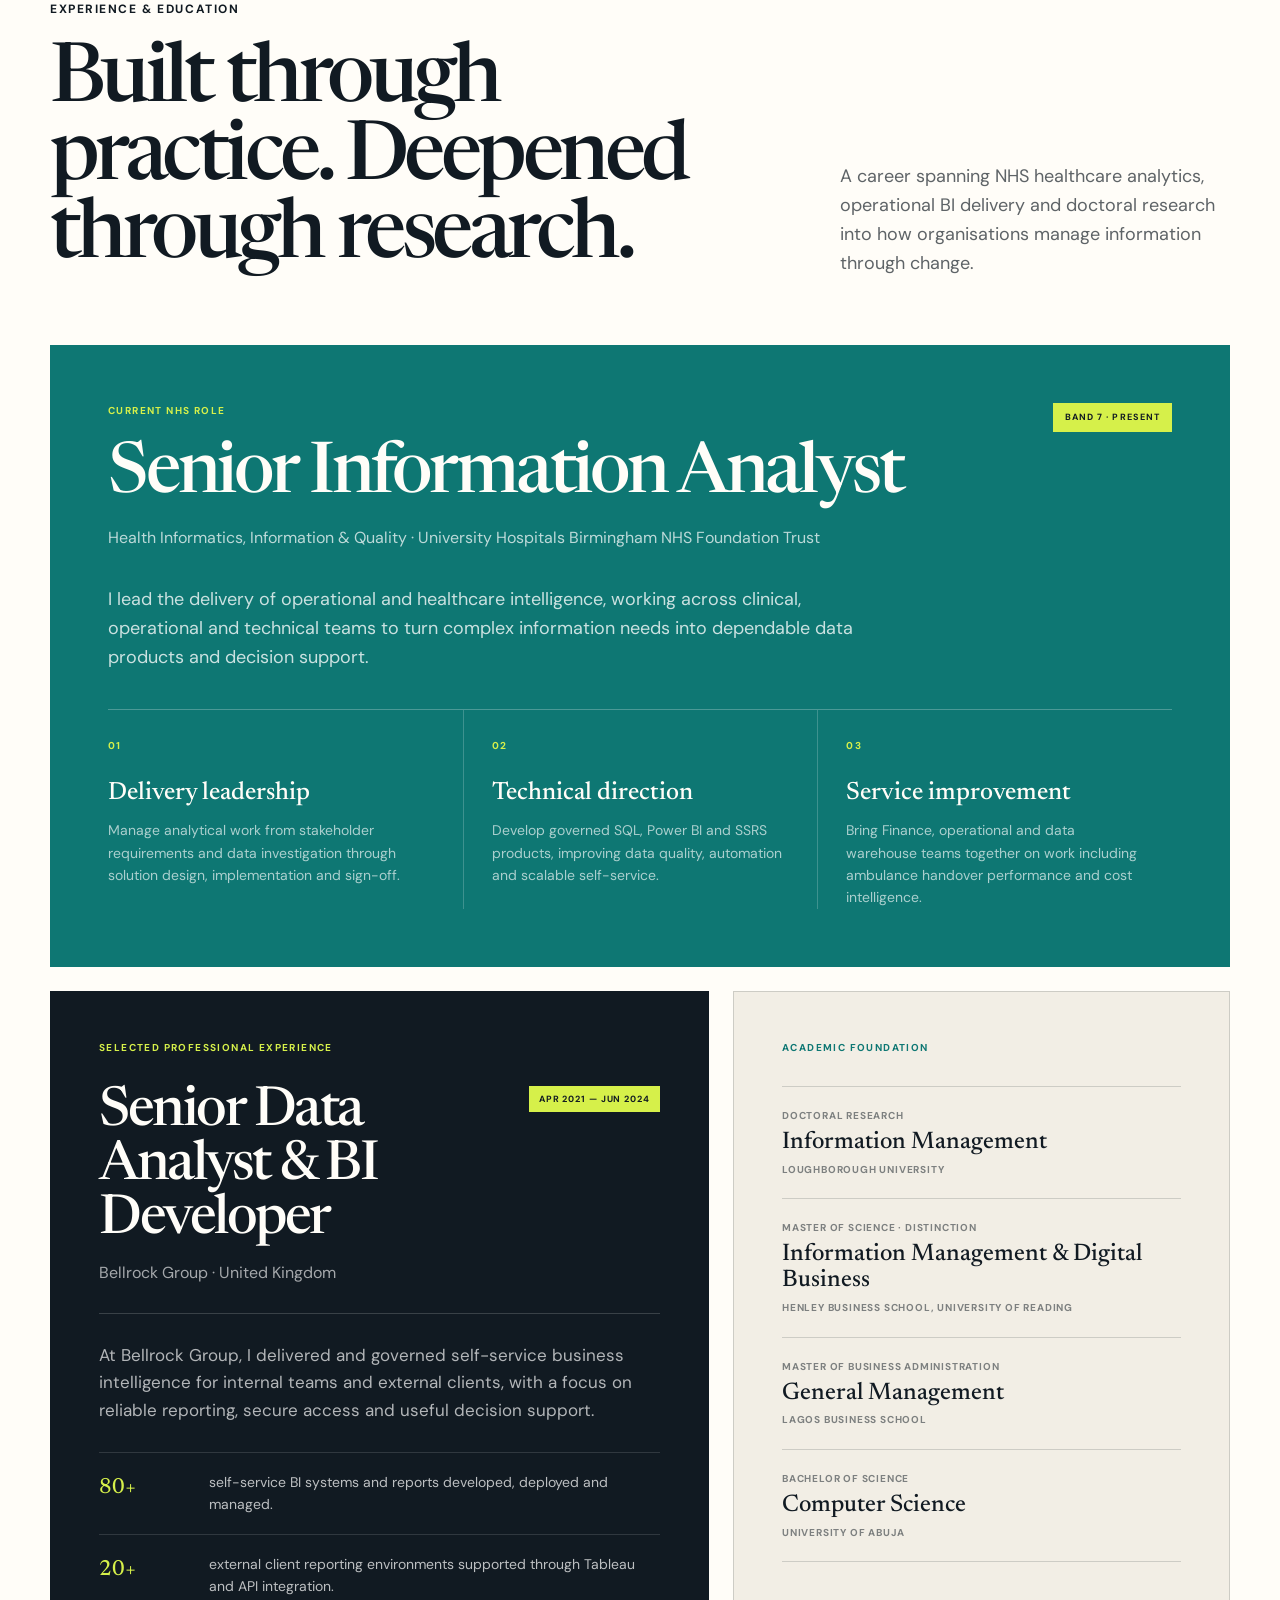
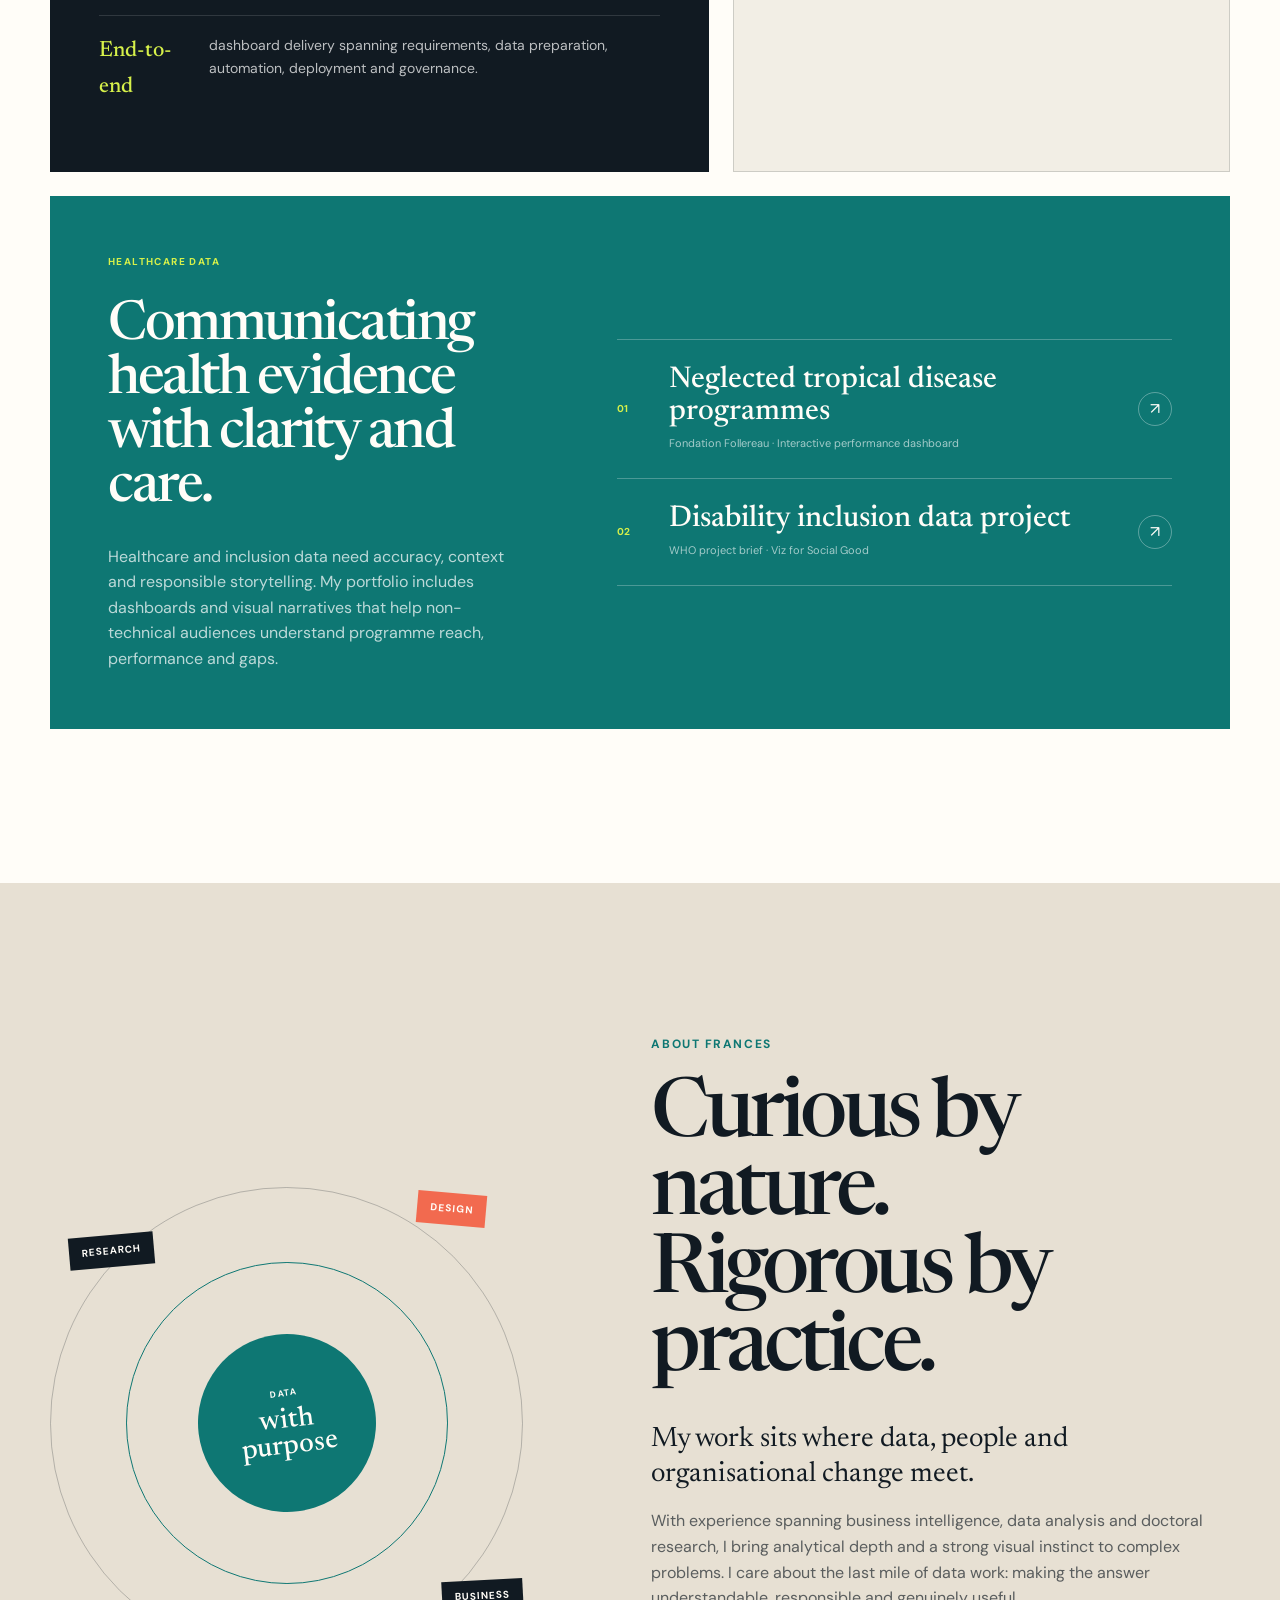
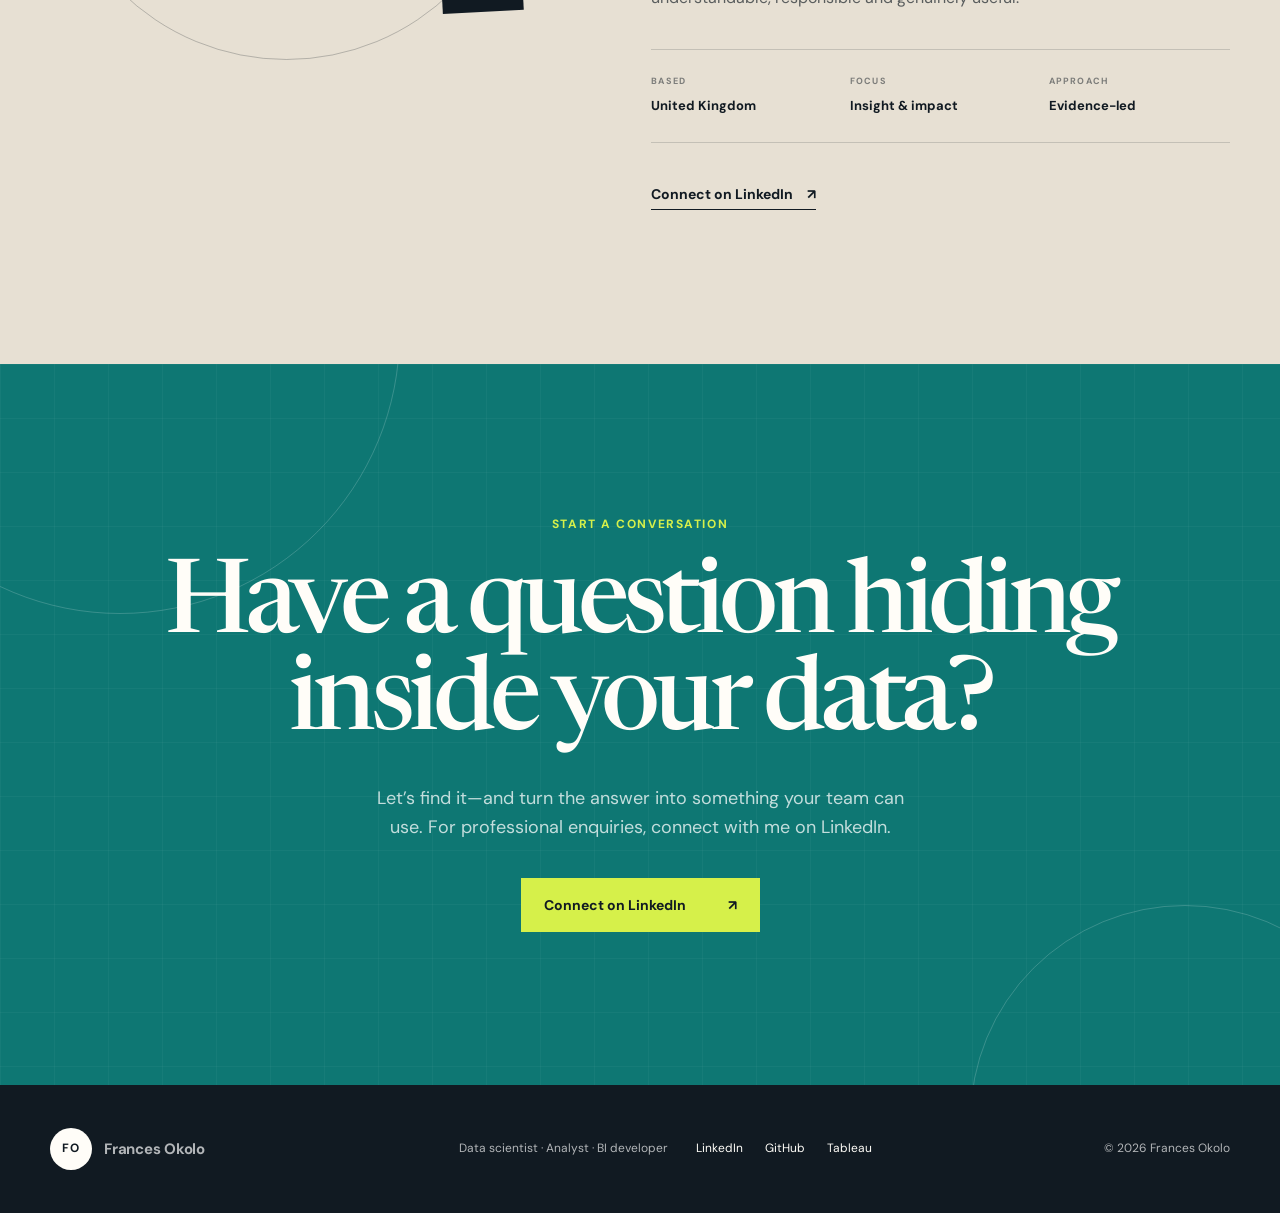
==== commit 39b7d592: "Correct NHS role title and emphasis" ====
--- a/index.html
+++ b/index.html
@@ -246,27 +246,27 @@
           <div class="nhs-role-heading">
             <div>
               <p class="panel-kicker">Current NHS role</p>
-              <h3>Band 7 Senior Analyst</h3>
-              <p class="nhs-role-org">University Hospitals Birmingham NHS Foundation Trust</p>
-            </div>
-            <span>Present</span>
-          </div>
-          <p class="nhs-role-summary">Within health informatics, I turn complex clinical and operational data into trusted reporting for service improvement and decision-making, combining hands-on analysis with cross-functional delivery.</p>
+              <h3>Senior Information Analyst</h3>
+              <p class="nhs-role-org">Health Informatics, Information &amp; Quality · University Hospitals Birmingham NHS Foundation Trust</p>
+            </div>
+            <span>Band 7 · Present</span>
+          </div>
+          <p class="nhs-role-summary">I lead the delivery of operational and healthcare intelligence, working across clinical, operational and technical teams to turn complex information needs into dependable data products and decision support.</p>
           <ol class="nhs-role-highlights">
             <li>
               <span>01</span>
-              <strong>Healthcare intelligence</strong>
-              <p>Build and enhance SQL, Power BI and SSRS reporting for operational and clinical services.</p>
+              <strong>Delivery leadership</strong>
+              <p>Manage analytical work from stakeholder requirements and data investigation through solution design, implementation and sign-off.</p>
             </li>
             <li>
               <span>02</span>
-              <strong>Data quality &amp; integration</strong>
-              <p>Reconcile coding, identity and source-system differences to create governed, privacy-conscious information products.</p>
+              <strong>Technical direction</strong>
+              <p>Develop governed SQL, Power BI and SSRS products, improving data quality, automation and scalable self-service.</p>
             </li>
             <li>
               <span>03</span>
-              <strong>Improvement delivery</strong>
-              <p>Work with Finance, operational teams and data warehouse colleagues on initiatives including ambulance handover performance and cost intelligence.</p>
+              <strong>Service improvement</strong>
+              <p>Bring Finance, operational and data warehouse teams together on work including ambulance handover performance and cost intelligence.</p>
             </li>
           </ol>
         </article>
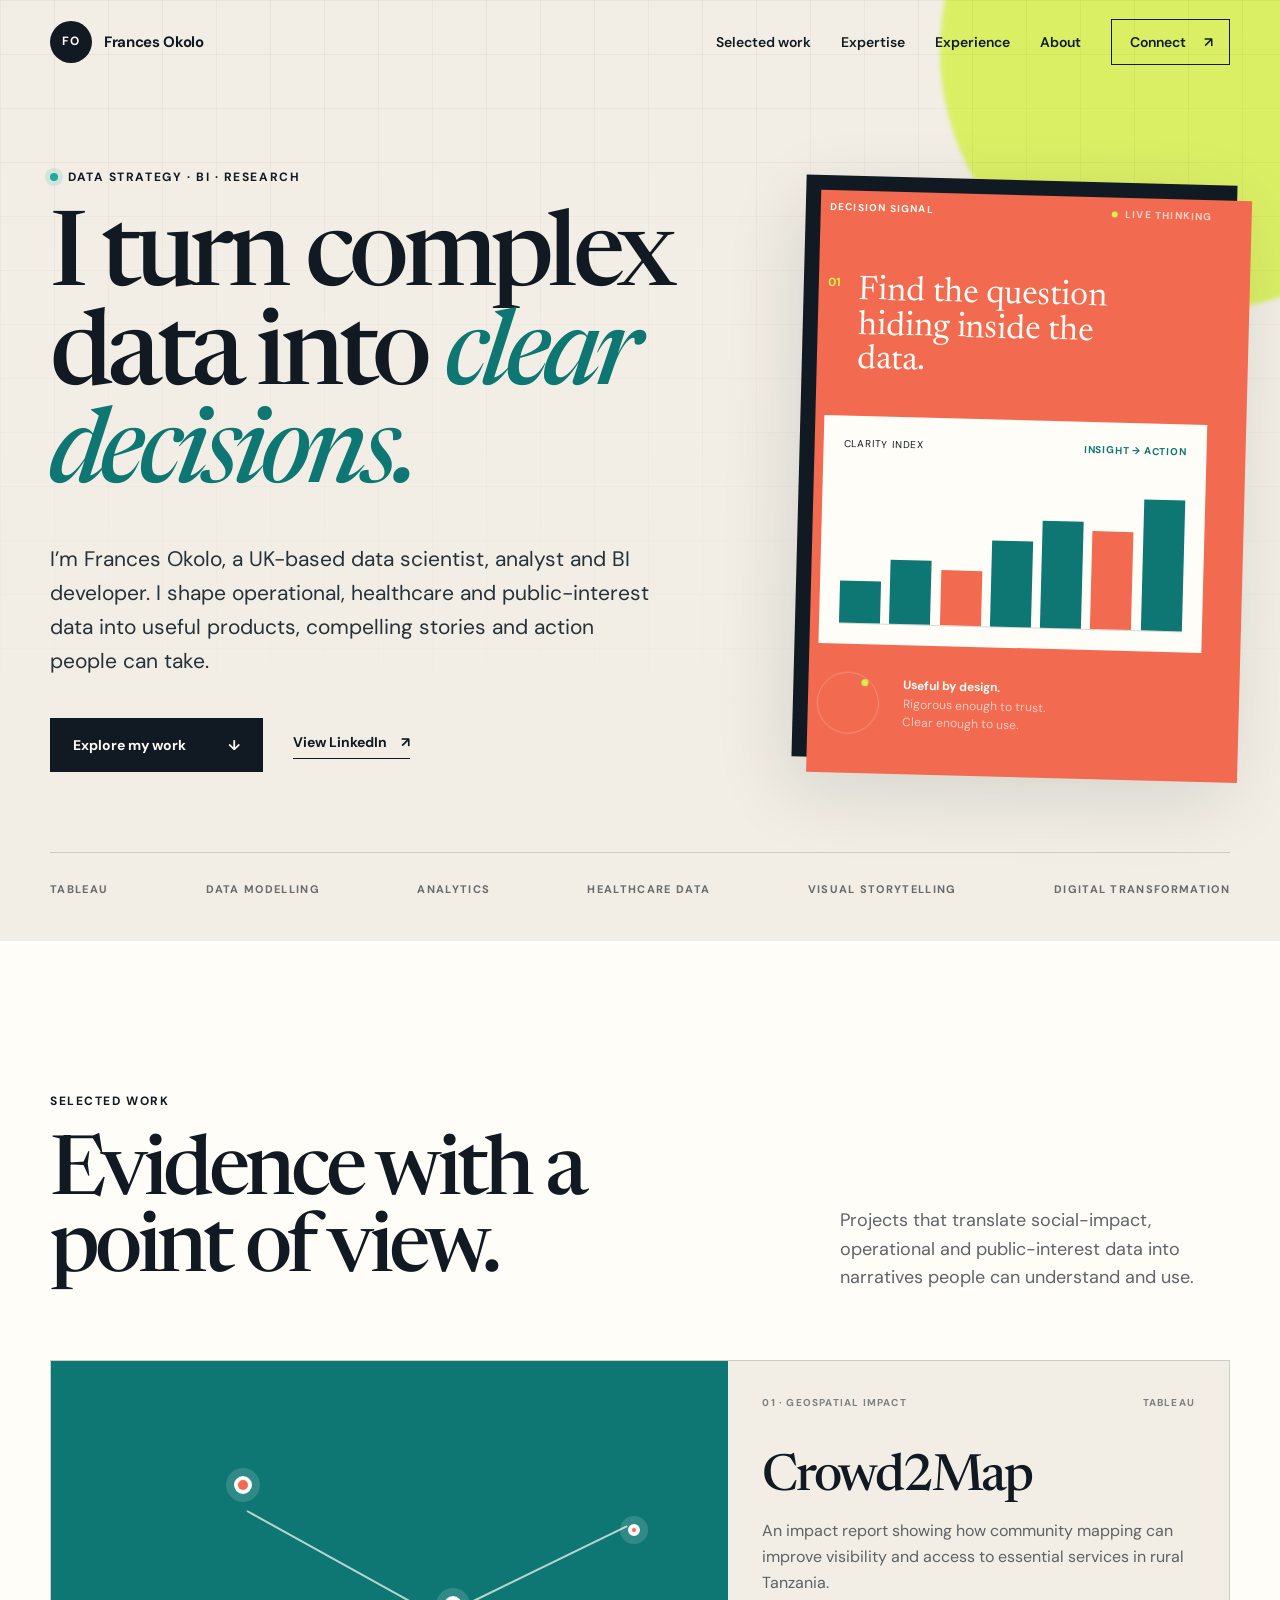
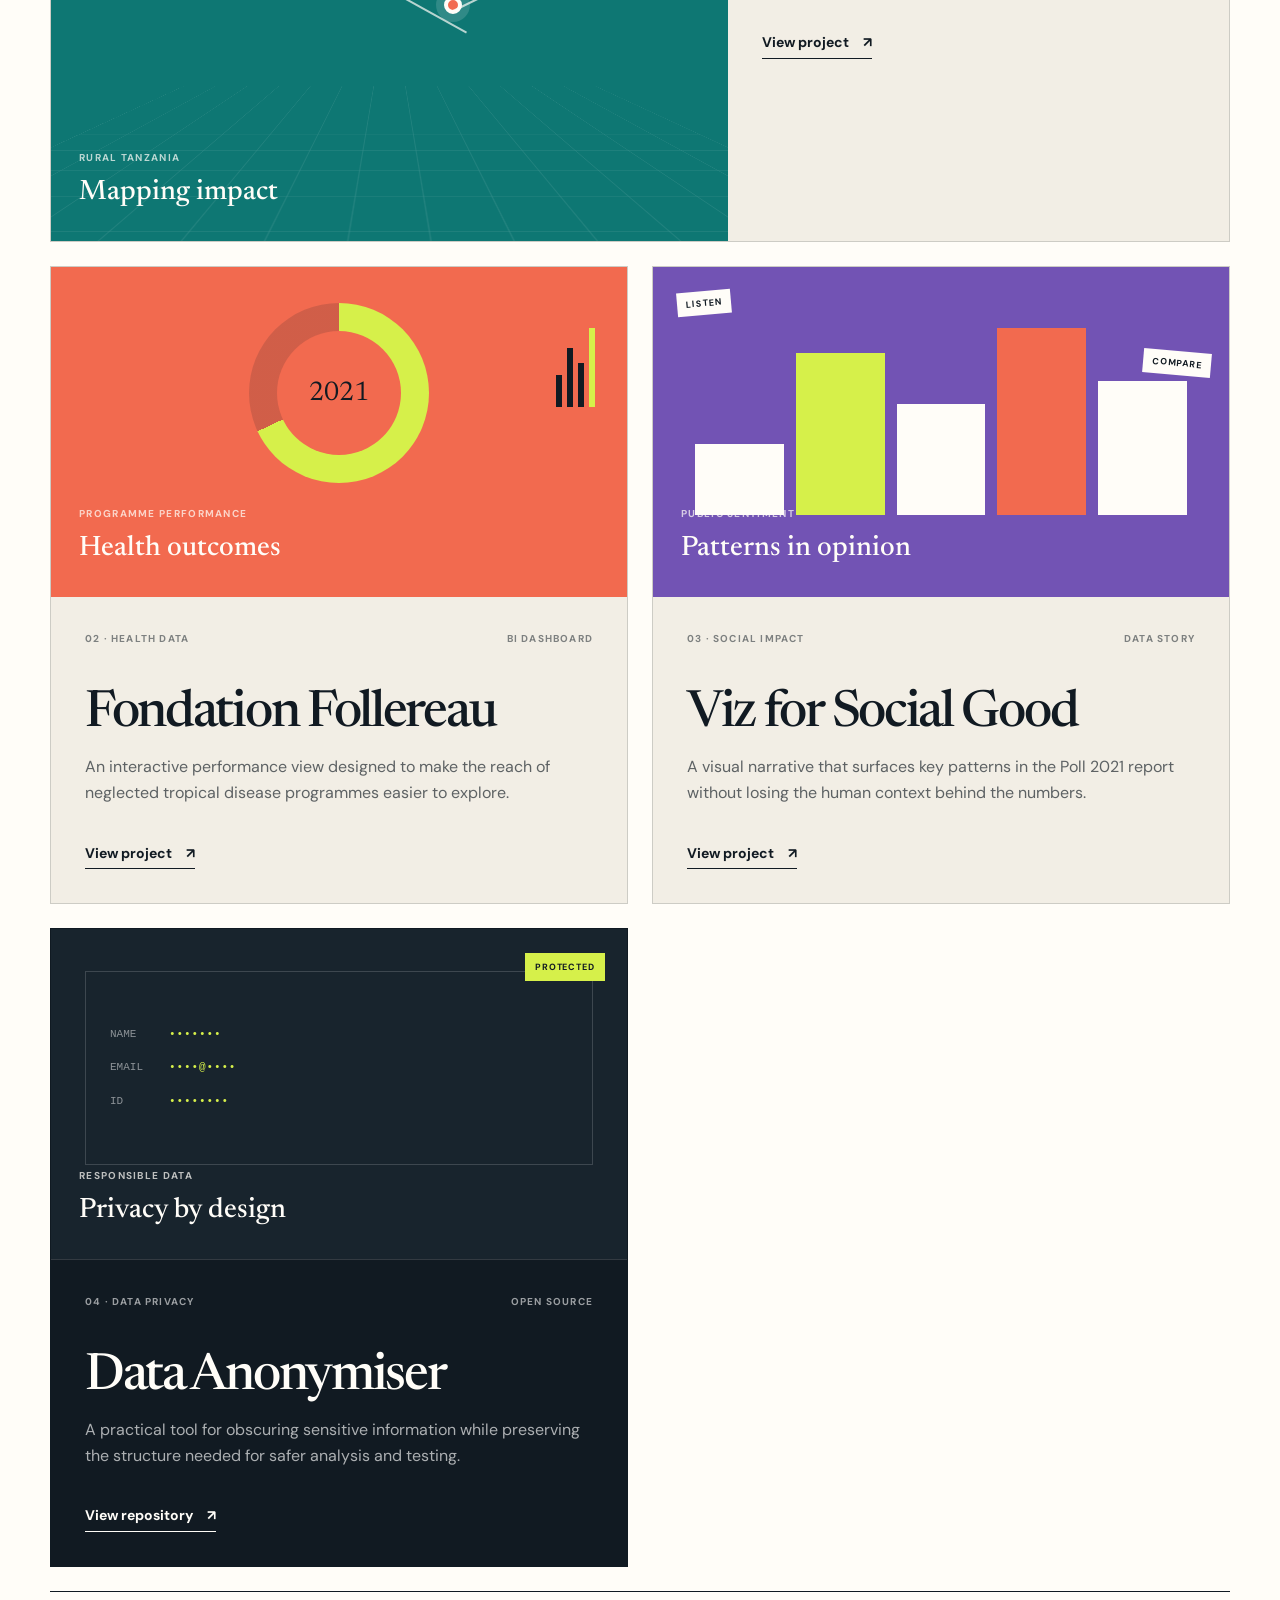
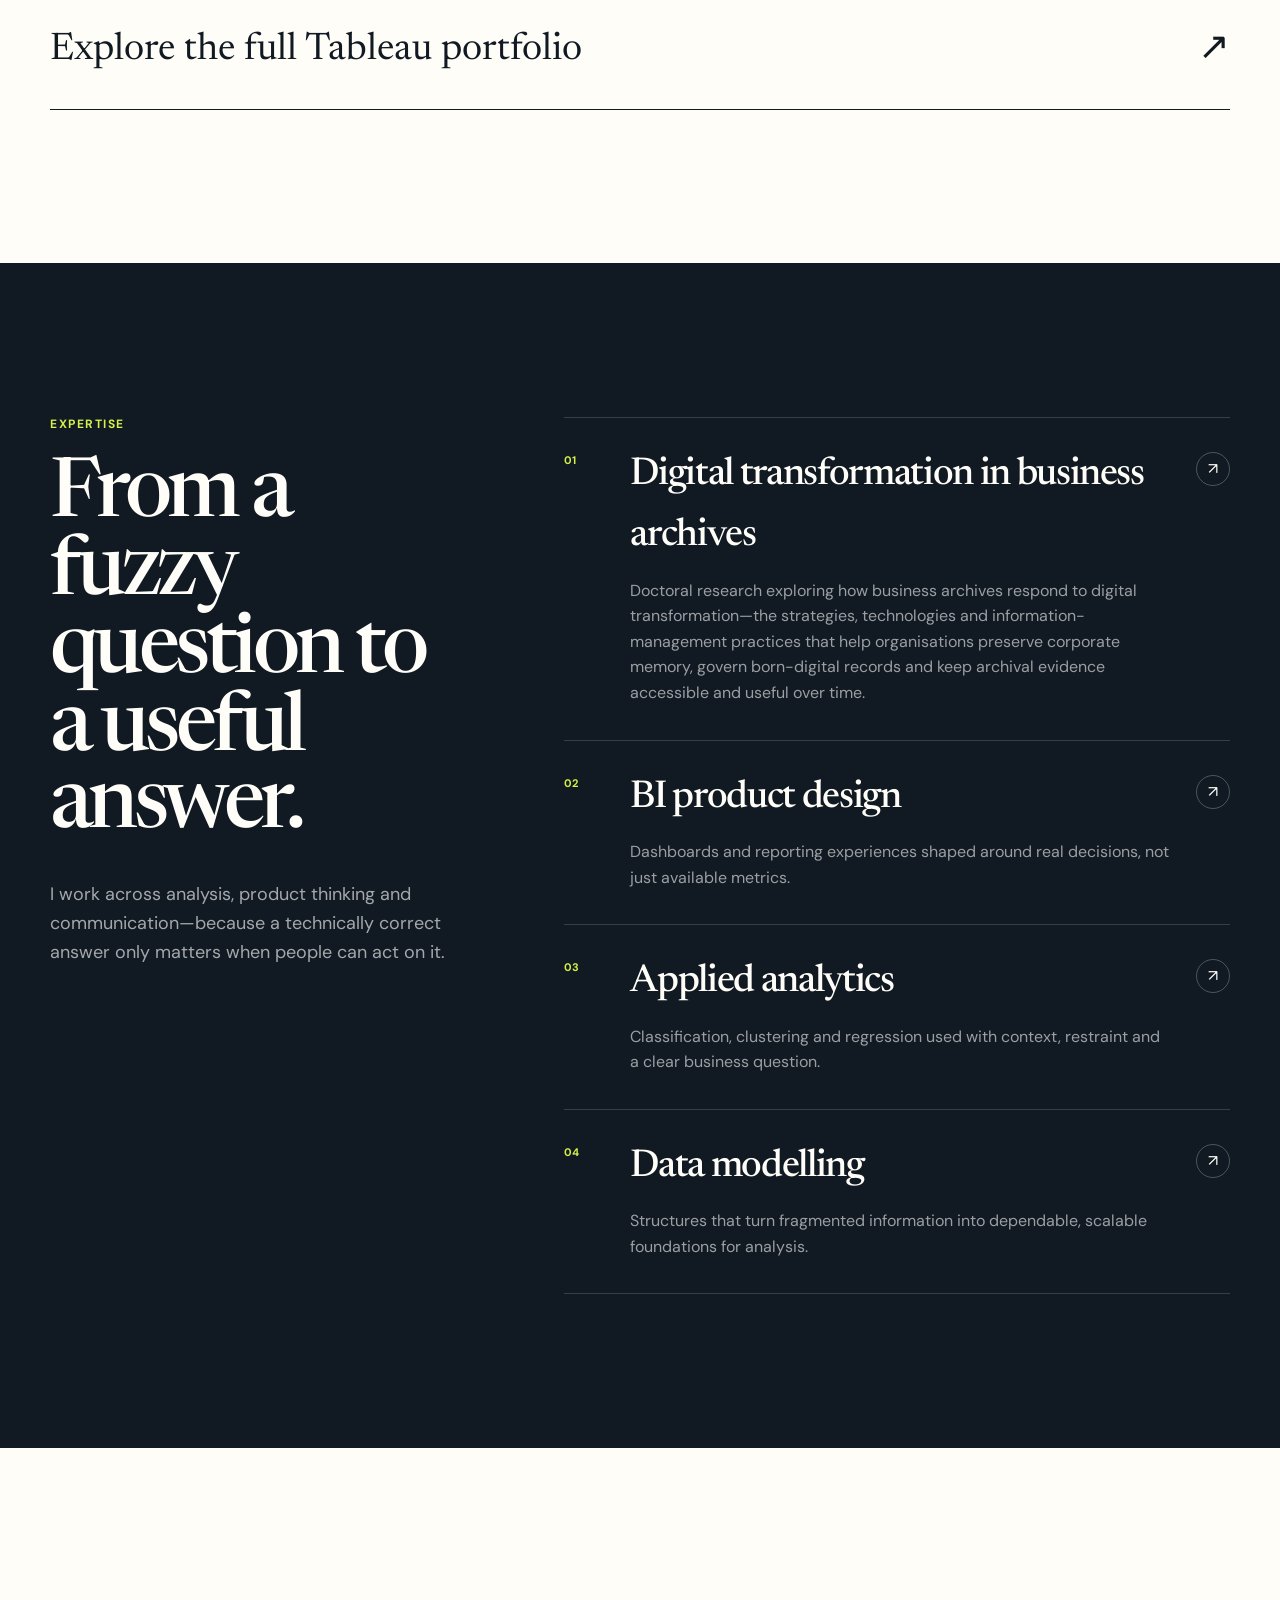
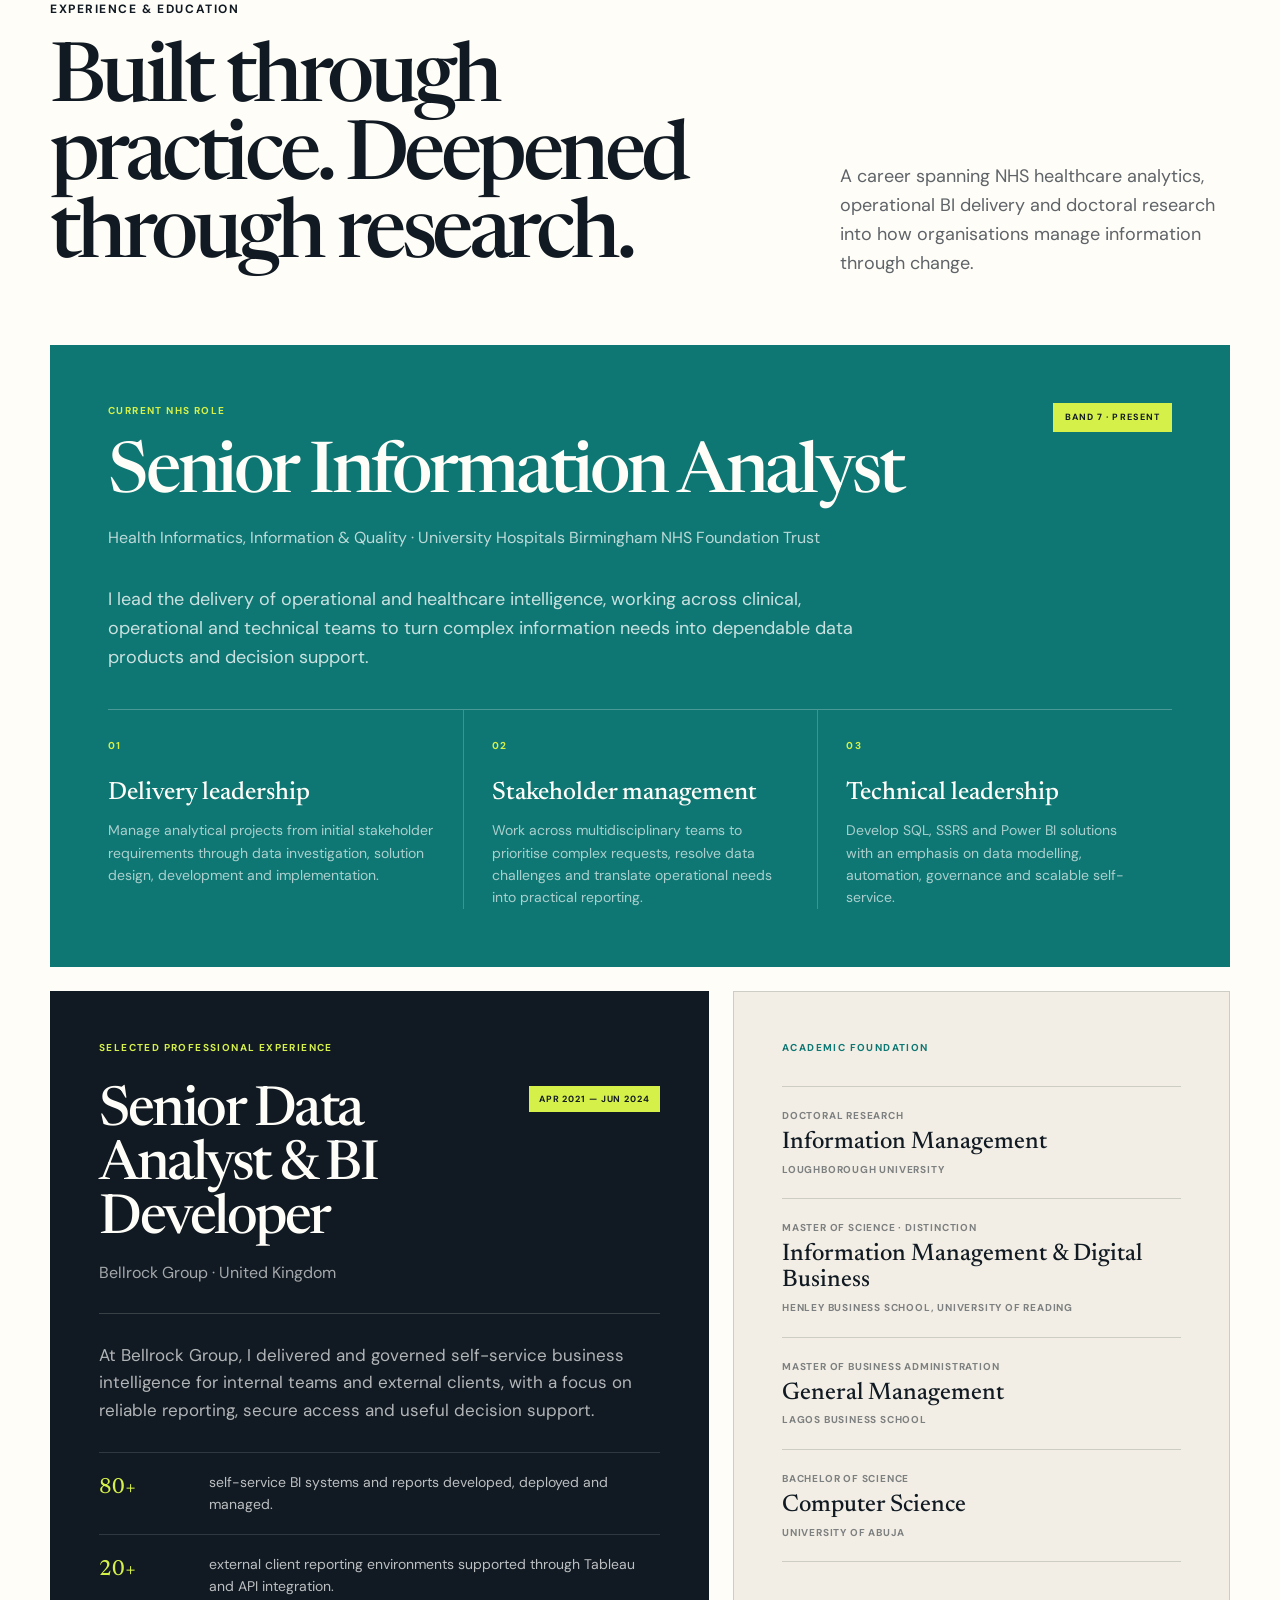
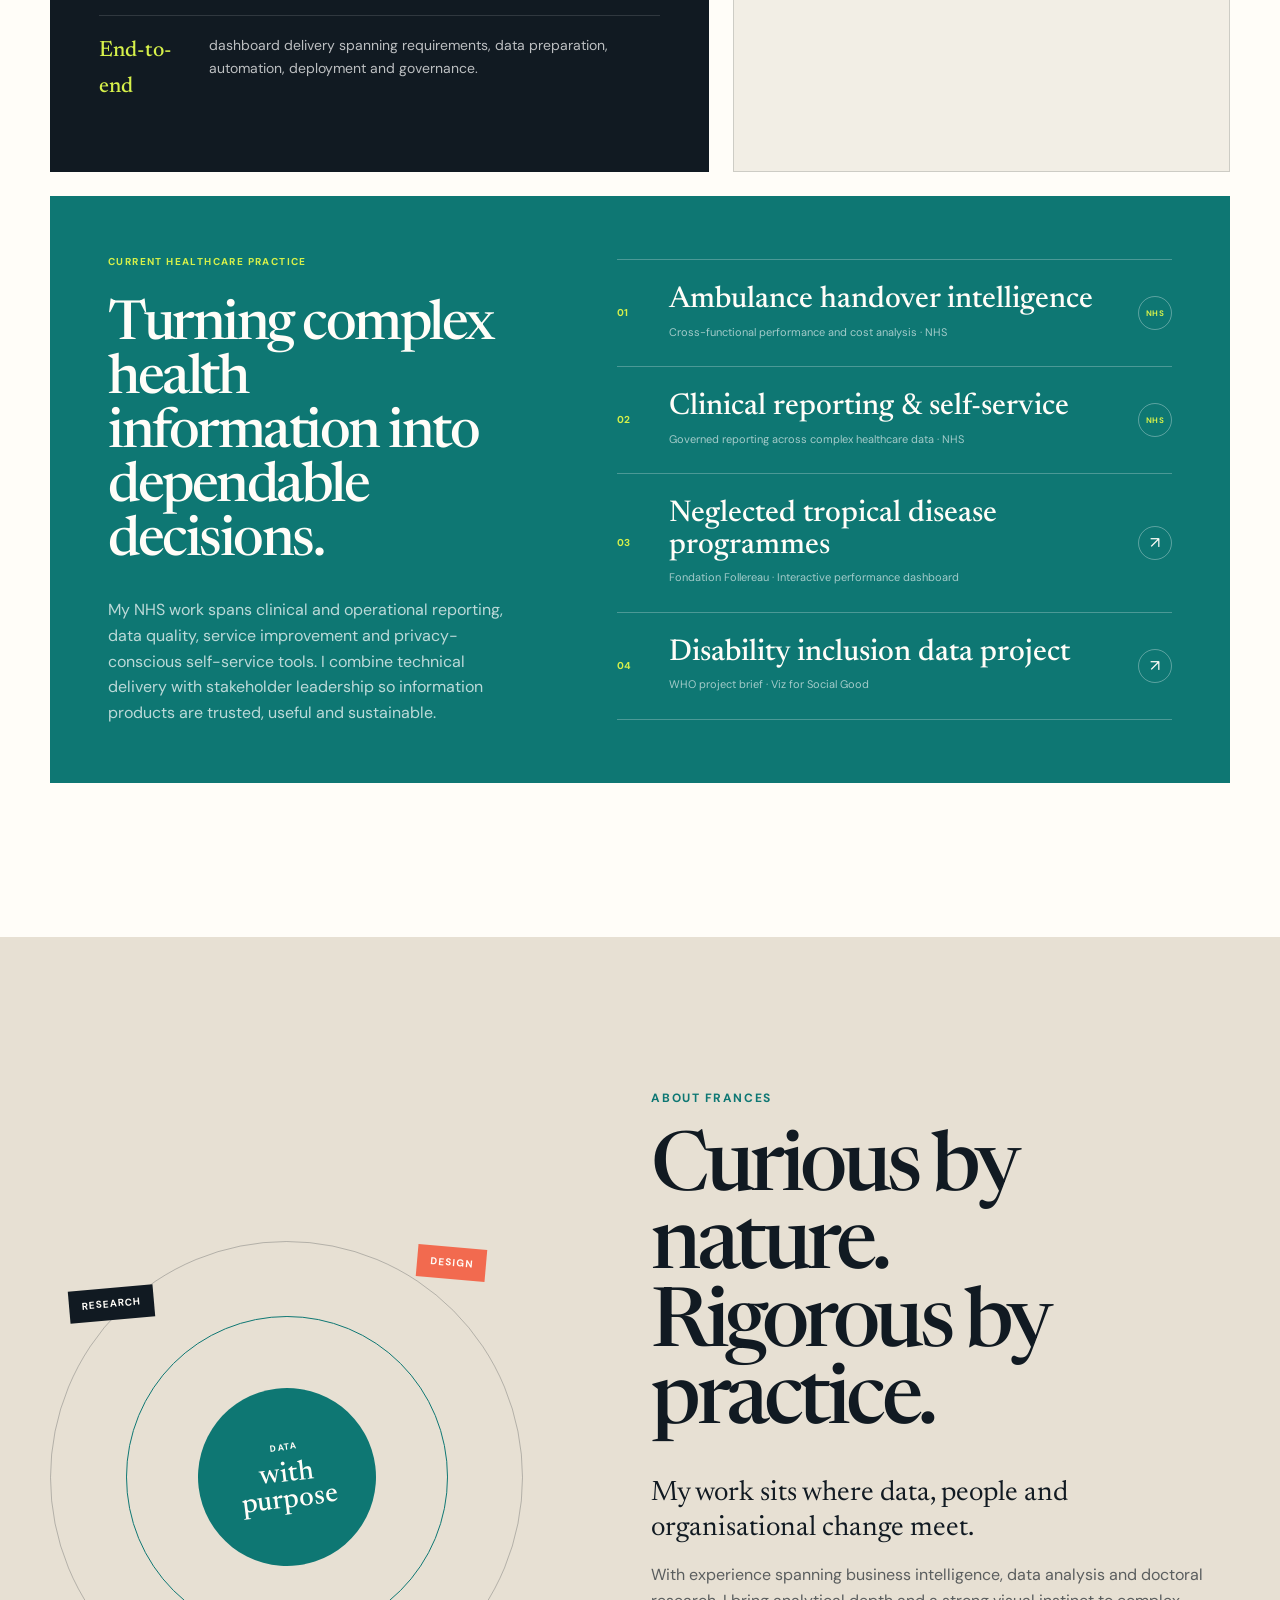
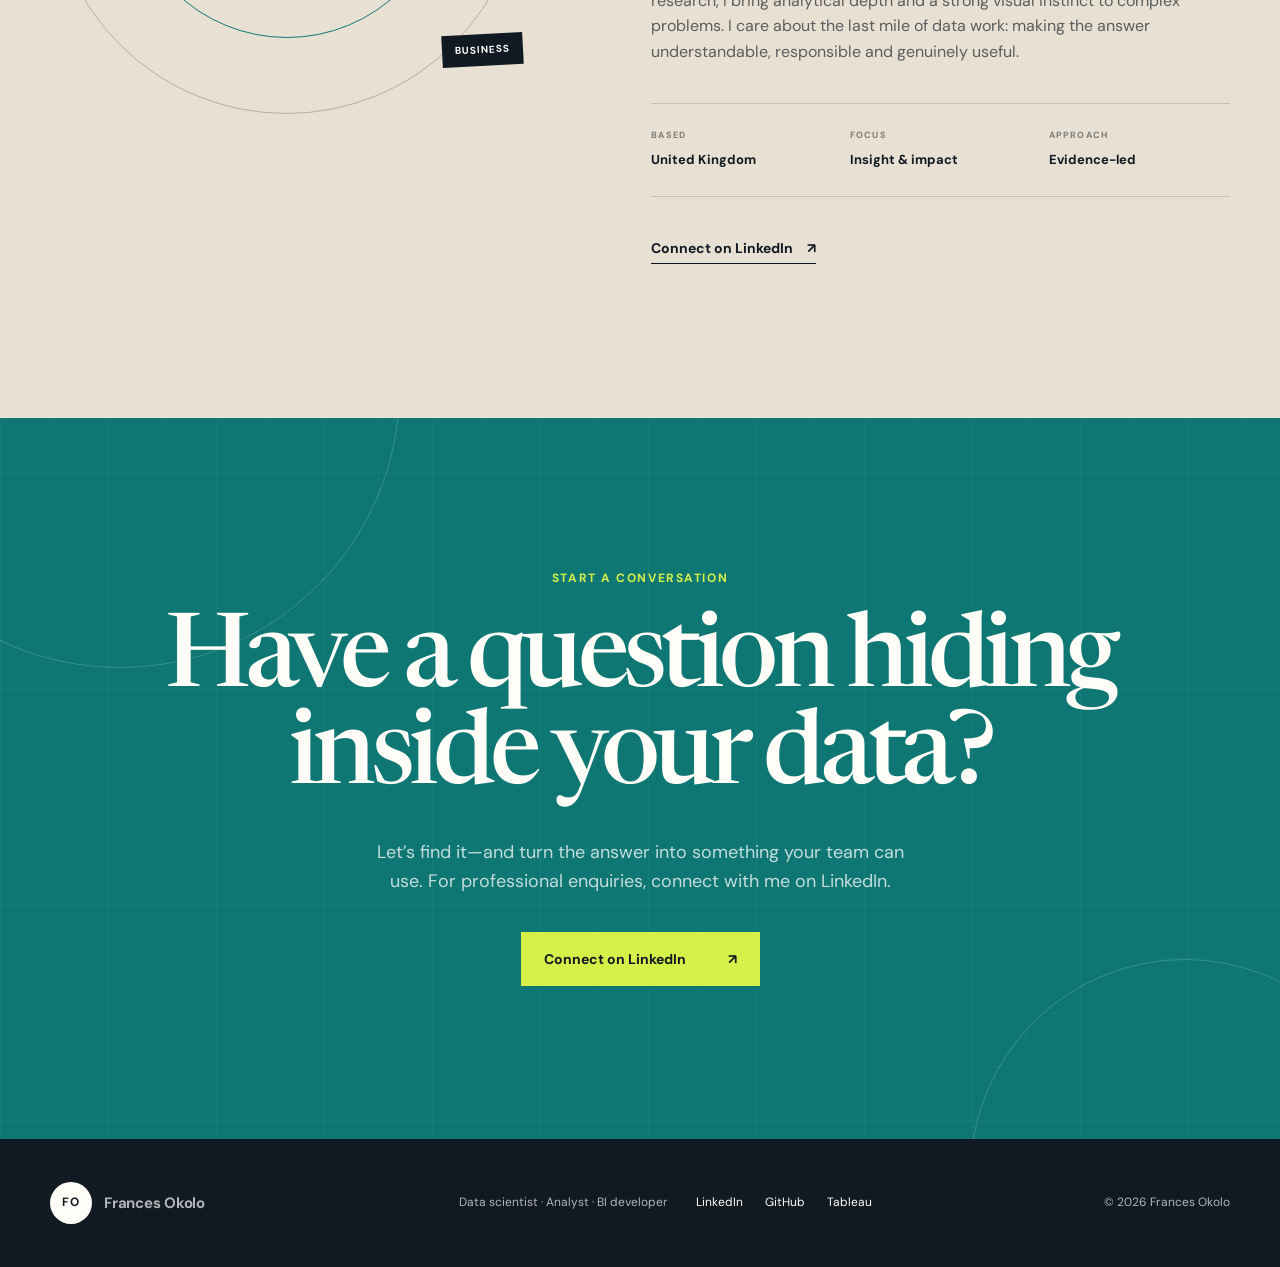
==== commit 992f2340: "Strengthen NHS leadership and healthcare work" ====
--- a/index.html
+++ b/index.html
@@ -256,17 +256,17 @@
             <li>
               <span>01</span>
               <strong>Delivery leadership</strong>
-              <p>Manage analytical work from stakeholder requirements and data investigation through solution design, implementation and sign-off.</p>
+              <p>Manage analytical projects from initial stakeholder requirements through data investigation, solution design, development and implementation.</p>
             </li>
             <li>
               <span>02</span>
-              <strong>Technical direction</strong>
-              <p>Develop governed SQL, Power BI and SSRS products, improving data quality, automation and scalable self-service.</p>
+              <strong>Stakeholder management</strong>
+              <p>Work across multidisciplinary teams to prioritise complex requests, resolve data challenges and translate operational needs into practical reporting.</p>
             </li>
             <li>
               <span>03</span>
-              <strong>Service improvement</strong>
-              <p>Bring Finance, operational and data warehouse teams together on work including ambulance handover performance and cost intelligence.</p>
+              <strong>Technical leadership</strong>
+              <p>Develop SQL, SSRS and Power BI solutions with an emphasis on data modelling, automation, governance and scalable self-service.</p>
             </li>
           </ol>
         </article>
@@ -302,18 +302,28 @@
 
         <article class="healthcare-spotlight" data-reveal>
           <div class="healthcare-copy">
-            <p class="panel-kicker">Healthcare data</p>
-            <h3>Communicating health evidence with clarity and care.</h3>
-            <p>Healthcare and inclusion data need accuracy, context and responsible storytelling. My portfolio includes dashboards and visual narratives that help non-technical audiences understand programme reach, performance and gaps.</p>
+            <p class="panel-kicker">Current healthcare practice</p>
+            <h3>Turning complex health information into dependable decisions.</h3>
+            <p>My NHS work spans clinical and operational reporting, data quality, service improvement and privacy-conscious self-service tools. I combine technical delivery with stakeholder leadership so information products are trusted, useful and sustainable.</p>
           </div>
           <div class="health-project-list">
+            <div class="health-project-item">
+              <span>01</span>
+              <div><strong>Ambulance handover intelligence</strong><small>Cross-functional performance and cost analysis · NHS</small></div>
+              <i aria-hidden="true">NHS</i>
+            </div>
+            <div class="health-project-item">
+              <span>02</span>
+              <div><strong>Clinical reporting &amp; self-service</strong><small>Governed reporting across complex healthcare data · NHS</small></div>
+              <i aria-hidden="true">NHS</i>
+            </div>
             <a href="https://public.tableau.com/app/profile/frances.okolo/viz/FondationFollereau2021/FFL" target="_blank" rel="noopener">
-              <span>01</span>
+              <span>03</span>
               <div><strong>Neglected tropical disease programmes</strong><small>Fondation Follereau · Interactive performance dashboard</small></div>
               <i aria-hidden="true">↗</i>
             </a>
             <a href="https://www.vizforsocialgood.com/join-a-project/who-2023" target="_blank" rel="noopener">
-              <span>02</span>
+              <span>04</span>
               <div><strong>Disability inclusion data project</strong><small>WHO project brief · Viz for Social Good</small></div>
               <i aria-hidden="true">↗</i>
             </a>
--- a/css/main.css
+++ b/css/main.css
@@ -418,13 +418,15 @@
 .healthcare-copy .panel-kicker { color: var(--lime); }
 .healthcare-copy > p:last-child { max-width: 510px; margin: 28px 0 0; color: rgba(255,255,255,.72); }
 .health-project-list { align-self: center; }
-.health-project-list a { padding: 25px 0; display: grid; grid-template-columns: 34px 1fr auto; gap: 18px; align-items: center; border-top: 1px solid rgba(255,255,255,.25); transition: padding 180ms ease, background 180ms ease; }
-.health-project-list a:last-child { border-bottom: 1px solid rgba(255,255,255,.25); }
+.health-project-list > * { padding: 25px 0; display: grid; grid-template-columns: 34px 1fr auto; gap: 18px; align-items: center; border-top: 1px solid rgba(255,255,255,.25); }
+.health-project-list > *:last-child { border-bottom: 1px solid rgba(255,255,255,.25); }
+.health-project-list a { transition: padding 180ms ease, background 180ms ease; }
 .health-project-list a:hover { padding-inline: 14px; background: rgba(255,255,255,.08); }
-.health-project-list > a > span { color: var(--lime); font-size: 10px; font-weight: 700; }
+.health-project-list > * > span { color: var(--lime); font-size: 10px; font-weight: 700; }
 .health-project-list strong { display: block; font-family: var(--serif); font-size: clamp(22px, 2.4vw, 30px); font-weight: 500; line-height: 1.05; }
 .health-project-list small { display: block; margin-top: 7px; color: rgba(255,255,255,.62); font-size: 11px; }
 .health-project-list i { width: 34px; height: 34px; display: grid; place-items: center; border: 1px solid rgba(255,255,255,.32); border-radius: 50%; font-style: normal; }
+.health-project-item i { color: var(--lime); font-size: 8px; font-weight: 700; letter-spacing: .05em; }
 
 .about { background: var(--paper-deep); }
 .about-layout { display: grid; grid-template-columns: .9fr 1.1fr; gap: clamp(60px, 10vw, 150px); align-items: center; }
@@ -529,7 +531,7 @@
   .role-heading { display: block; }
   .role-heading > span { display: inline-block; margin-top: 18px; }
   .impact-list li { grid-template-columns: 78px 1fr; }
-  .health-project-list a { grid-template-columns: 26px 1fr; }
+  .health-project-list > * { grid-template-columns: 26px 1fr; }
   .health-project-list i { display: none; }
   .about-visual { min-height: 420px; }
   .orbit-large { width: 390px; max-width: 110%; }
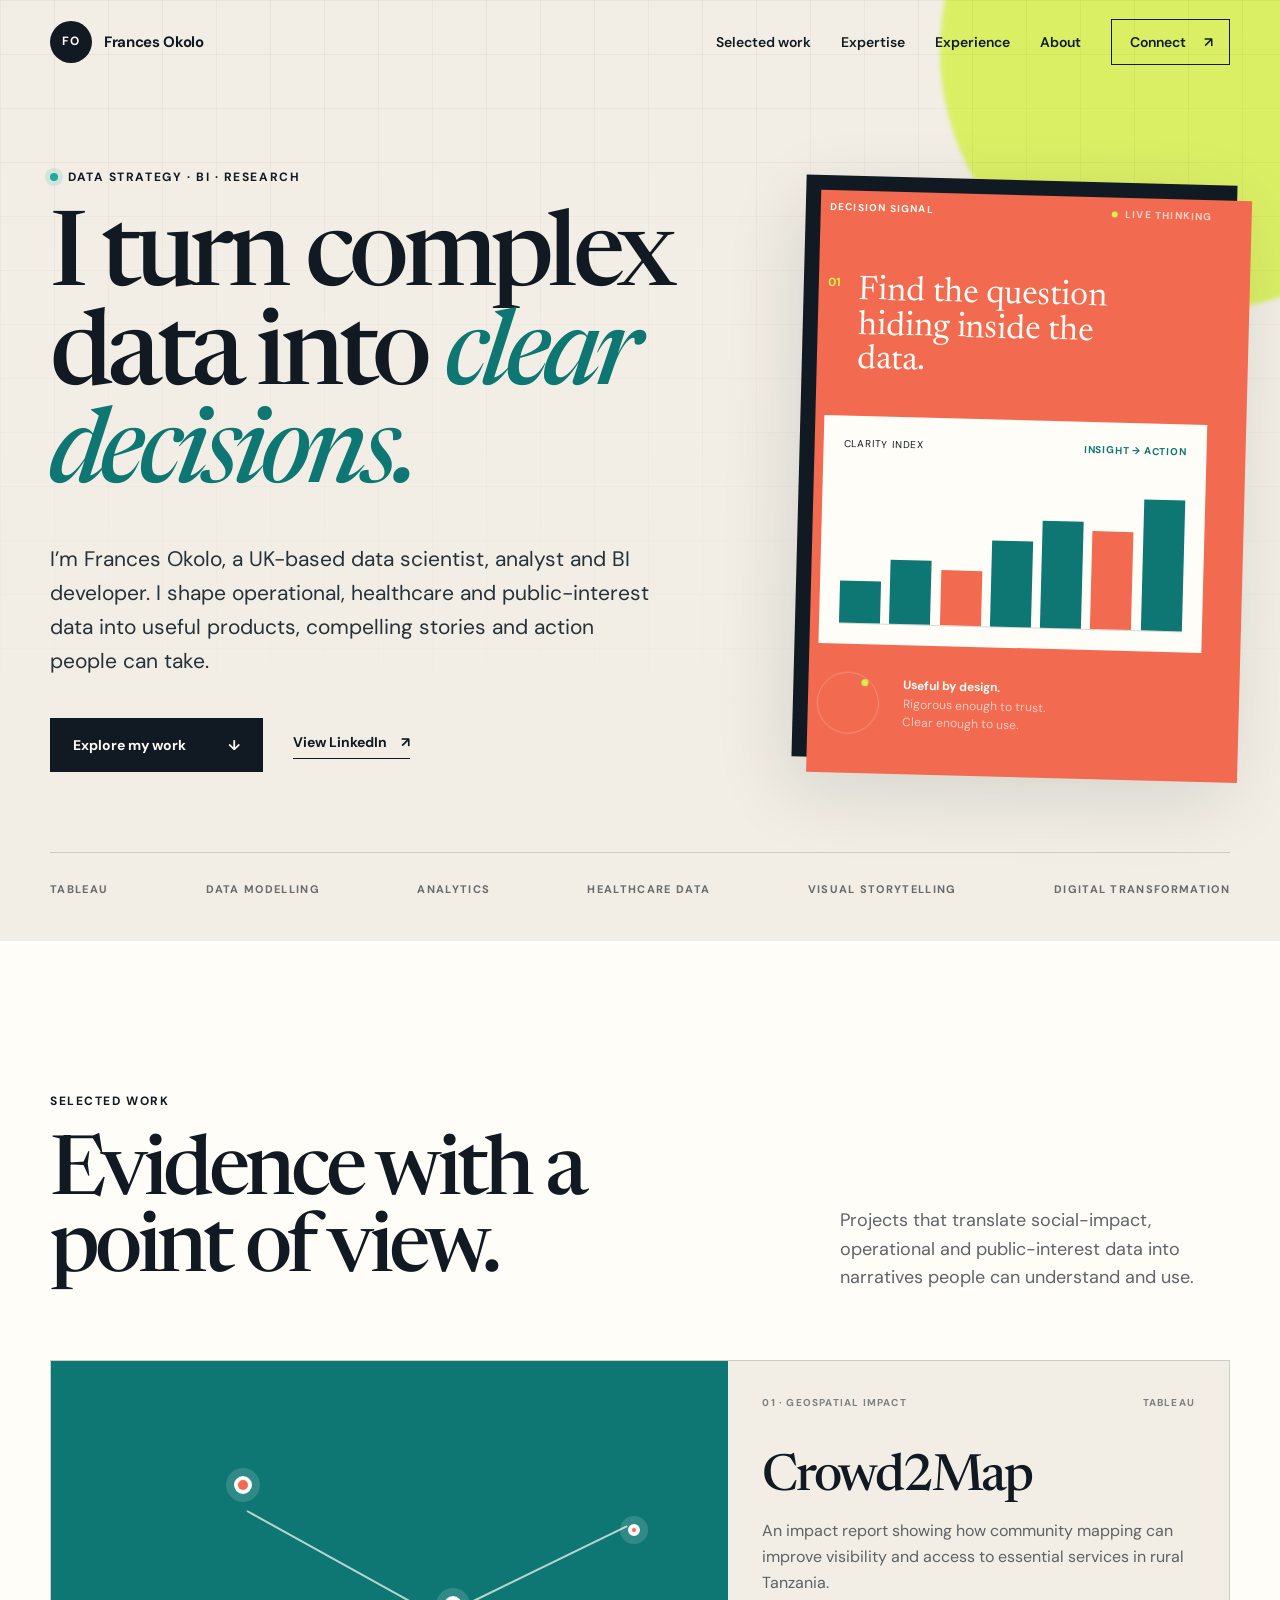
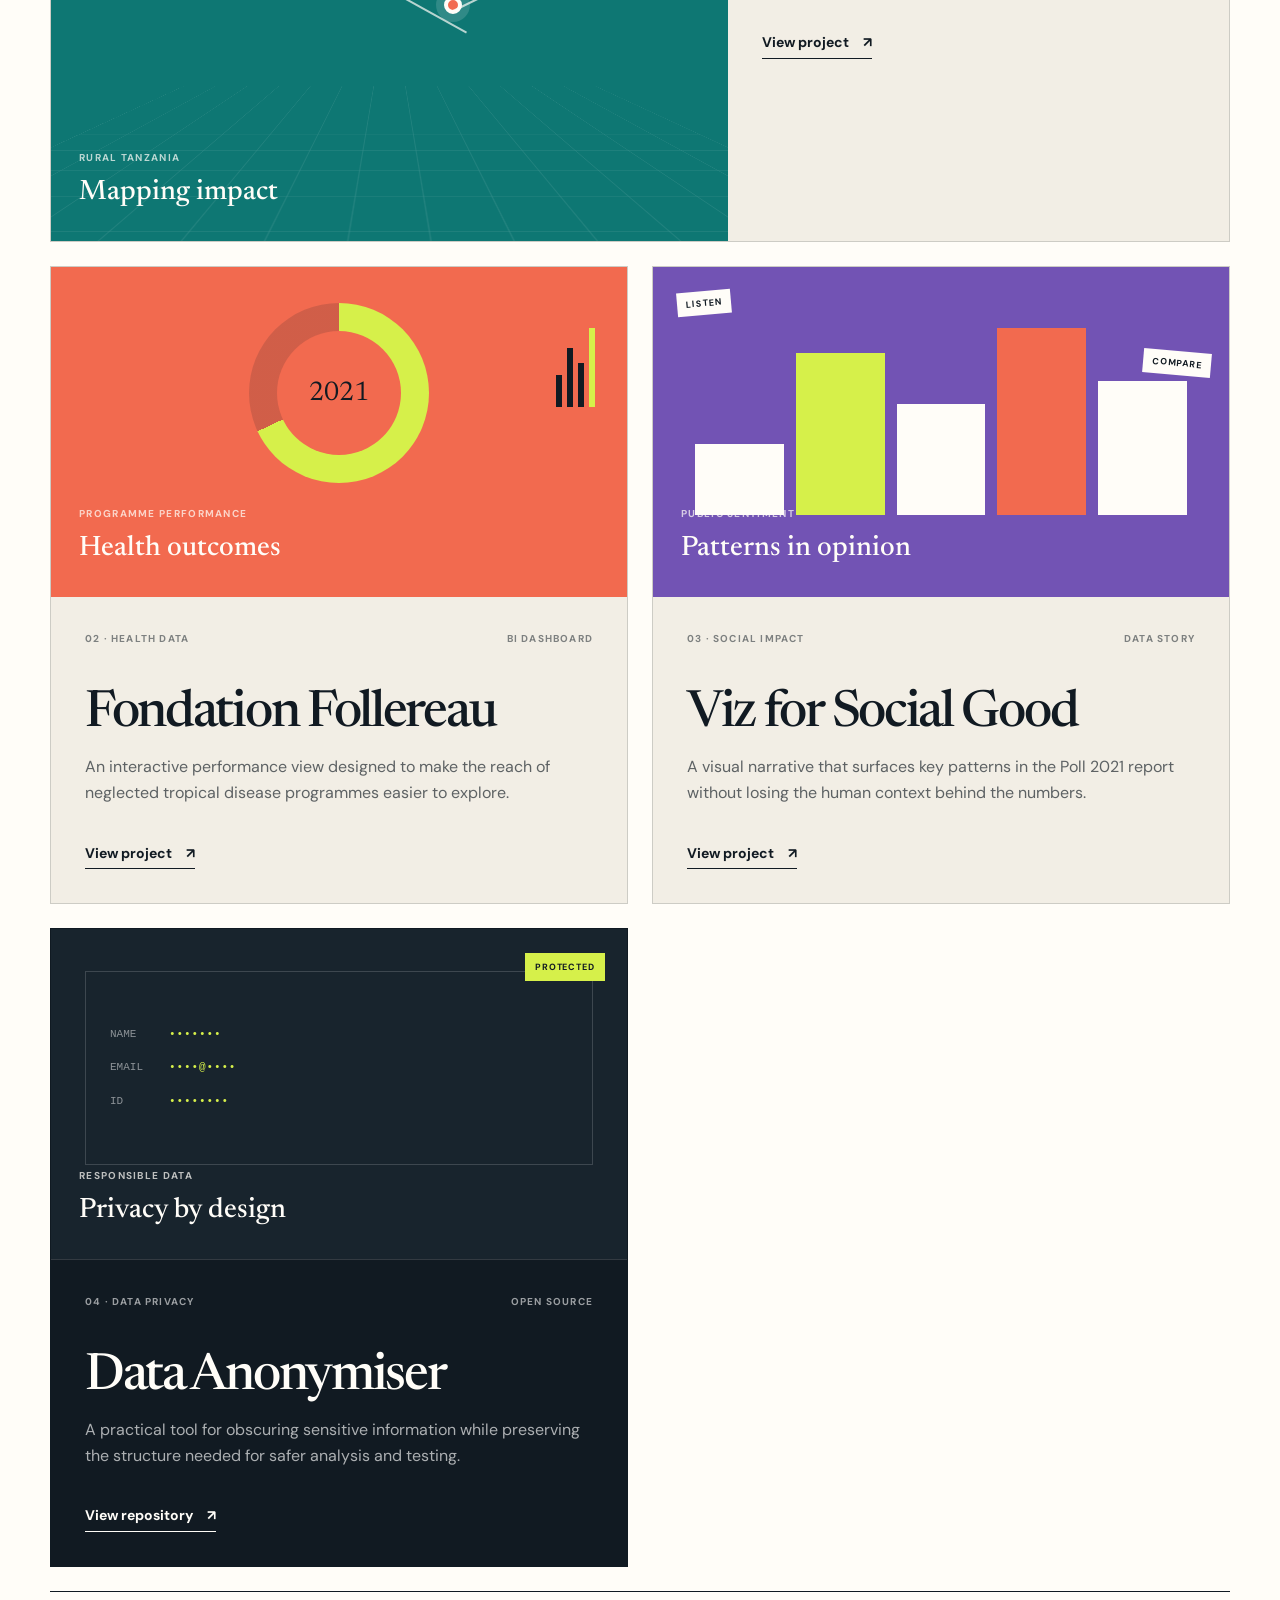
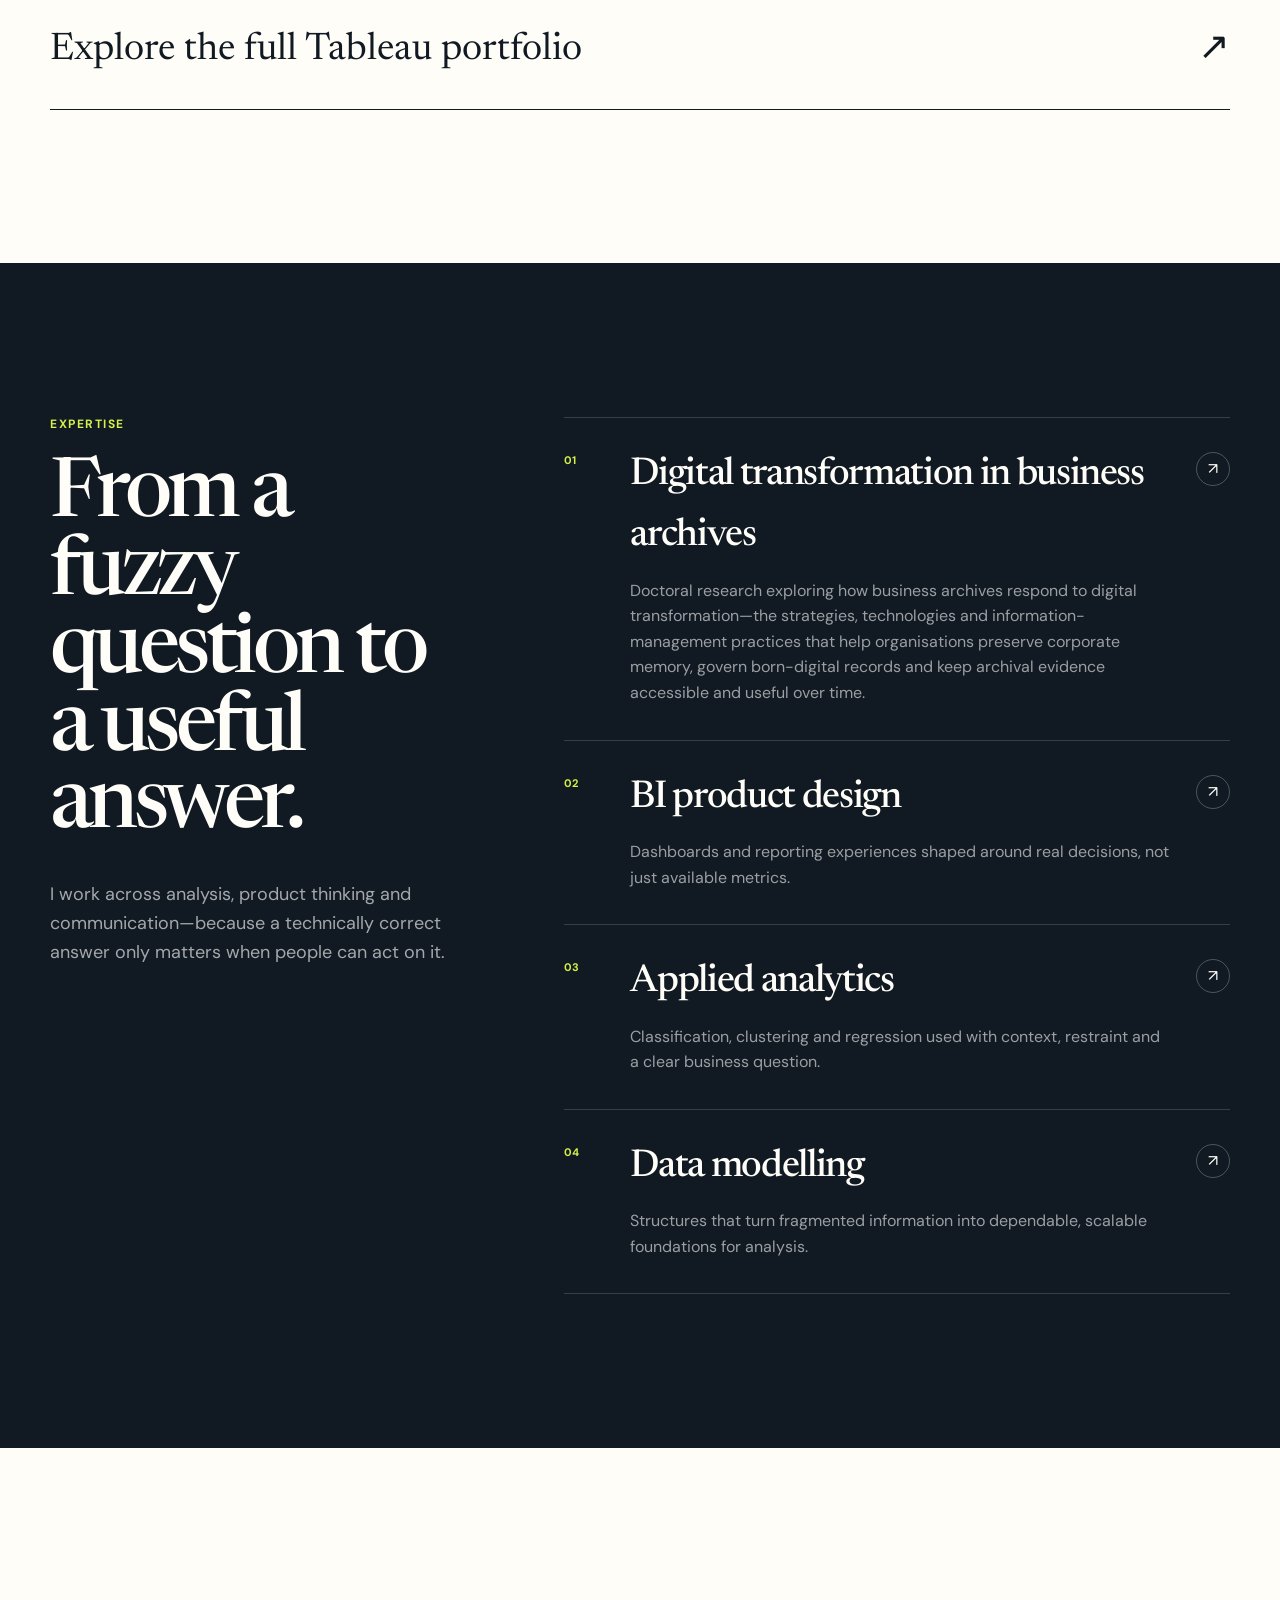
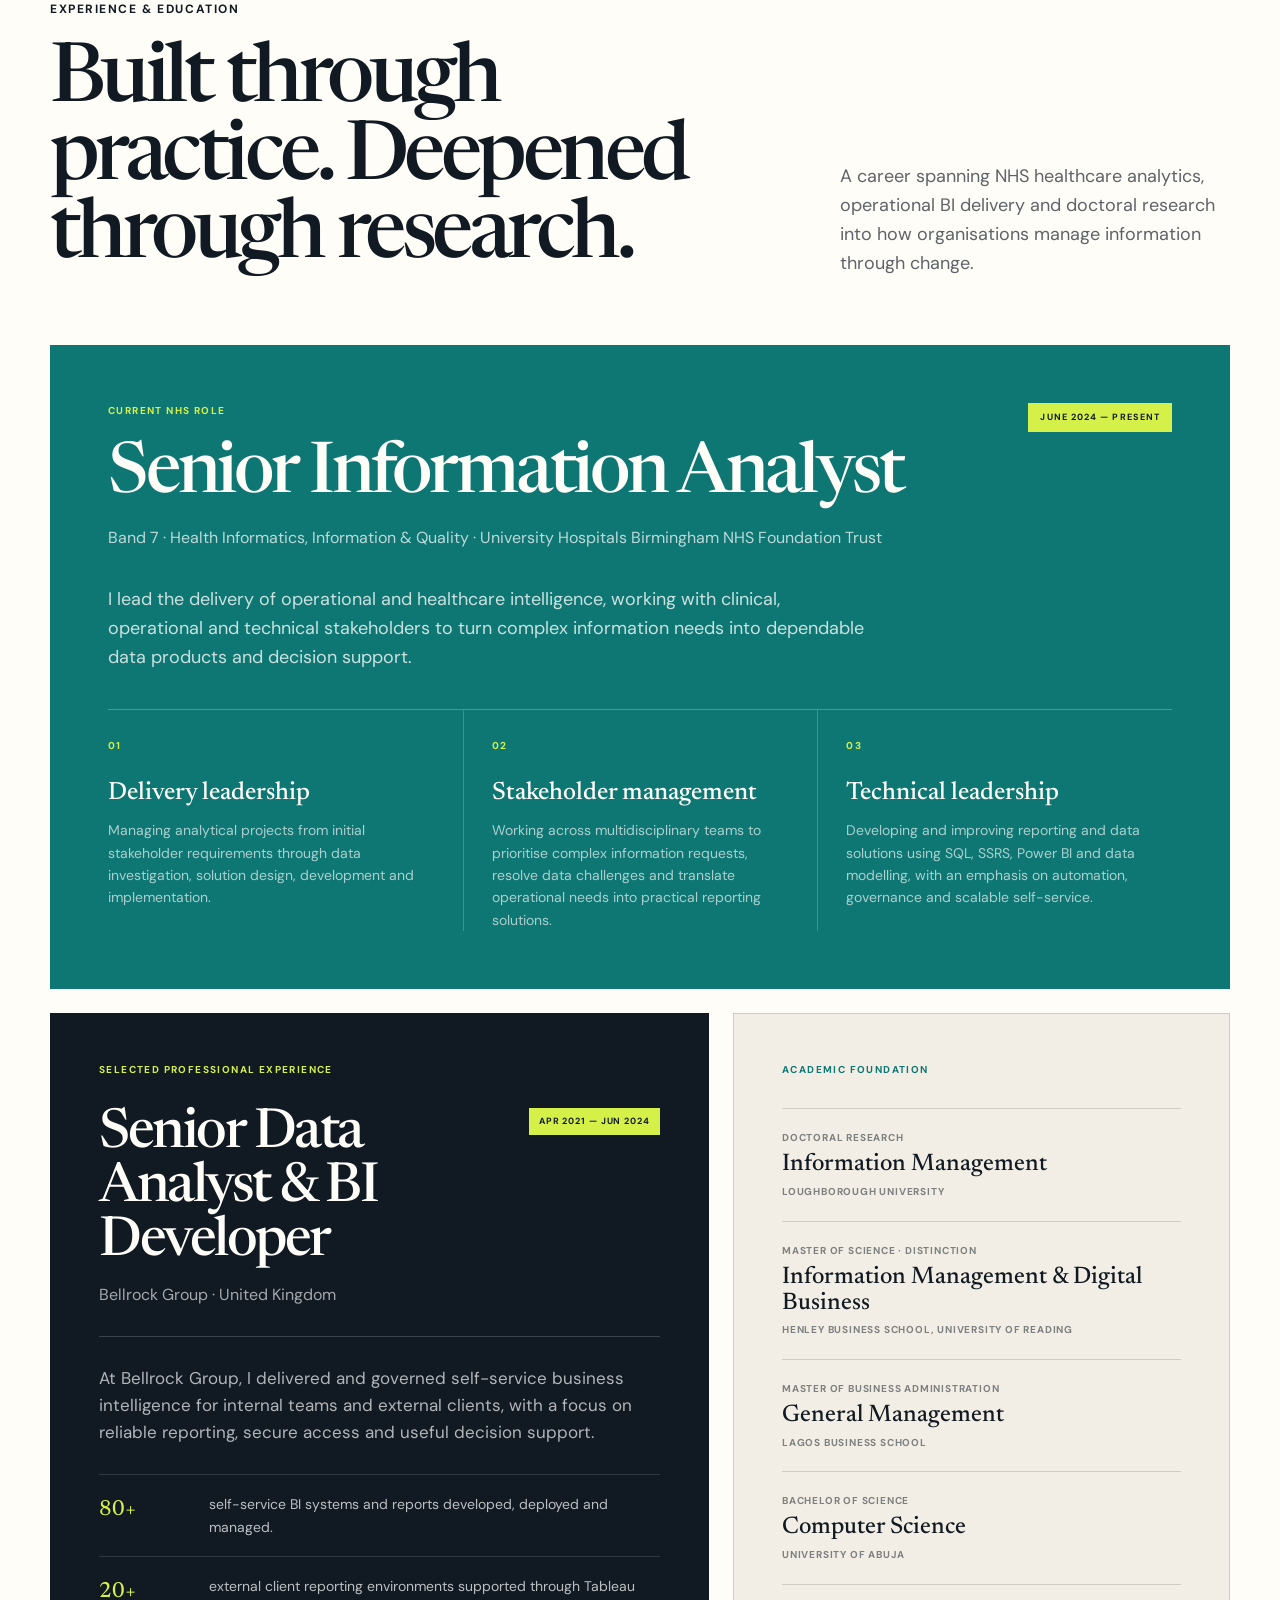
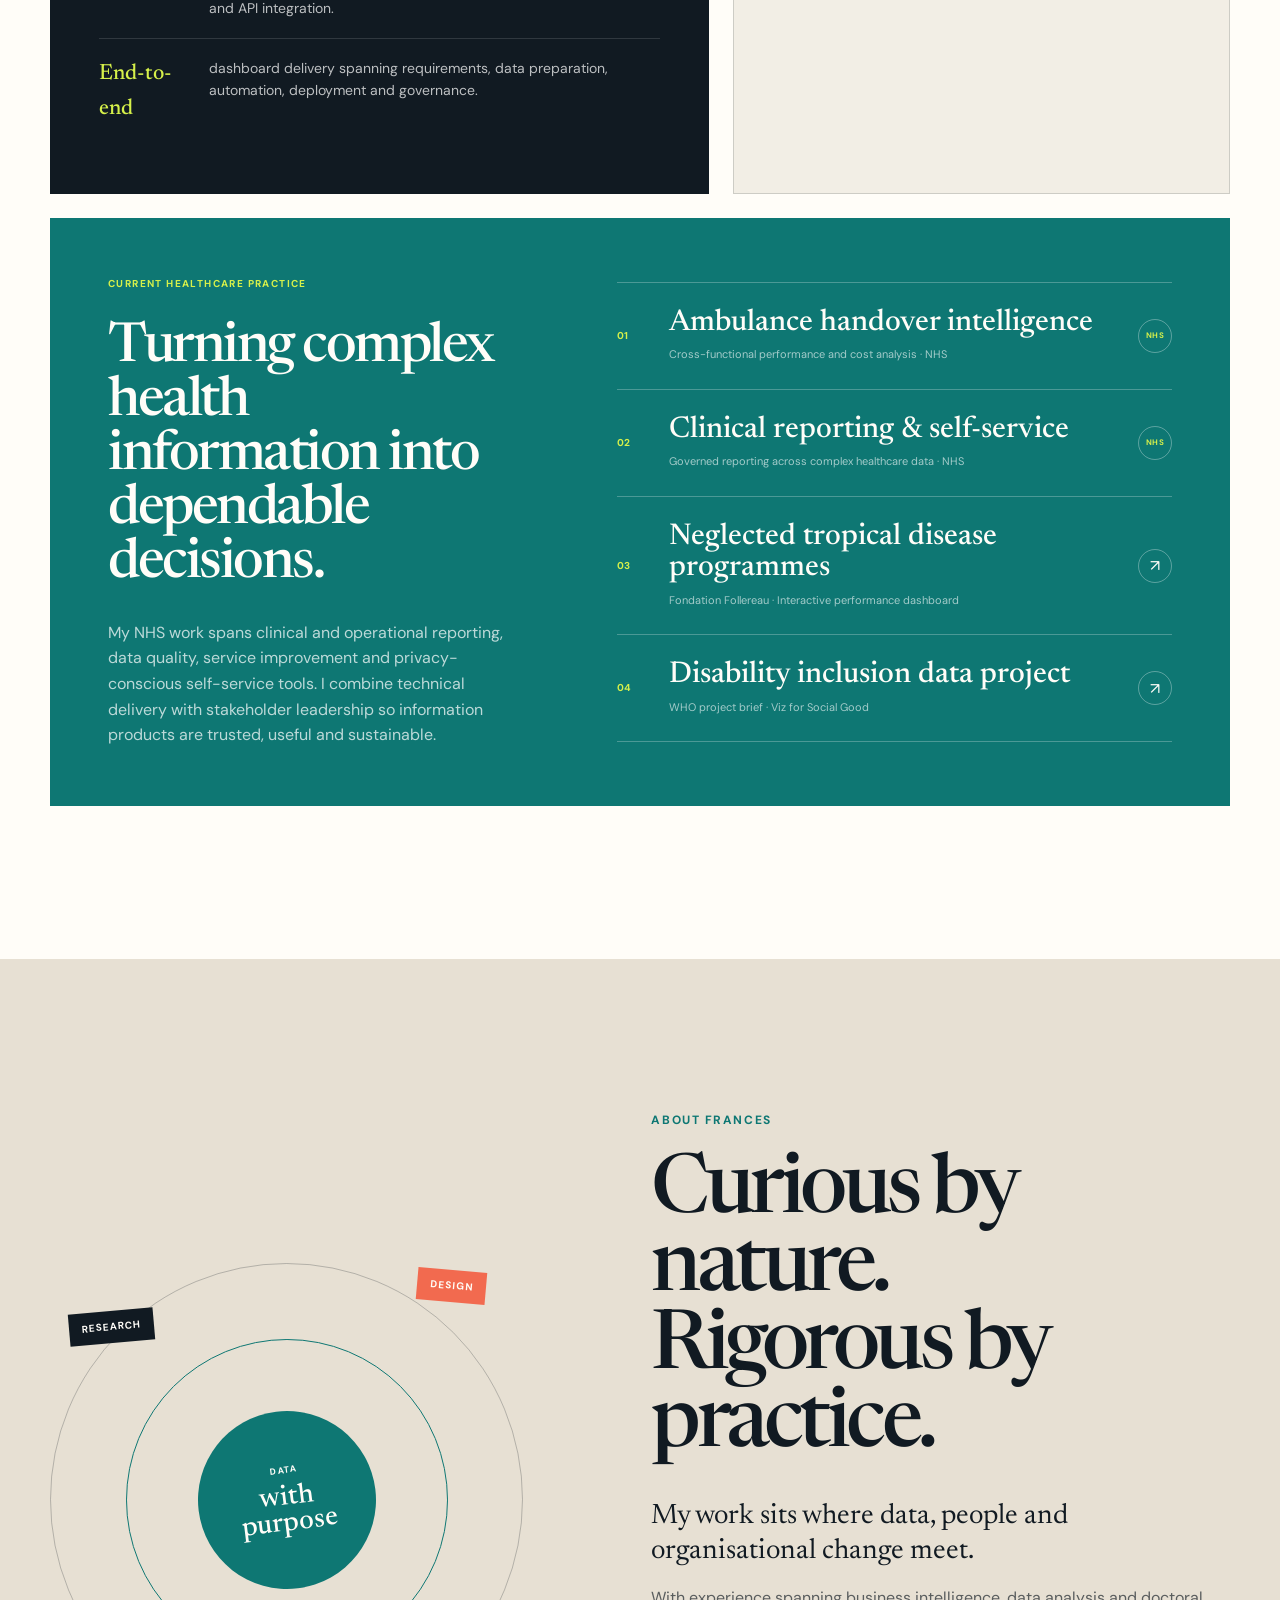
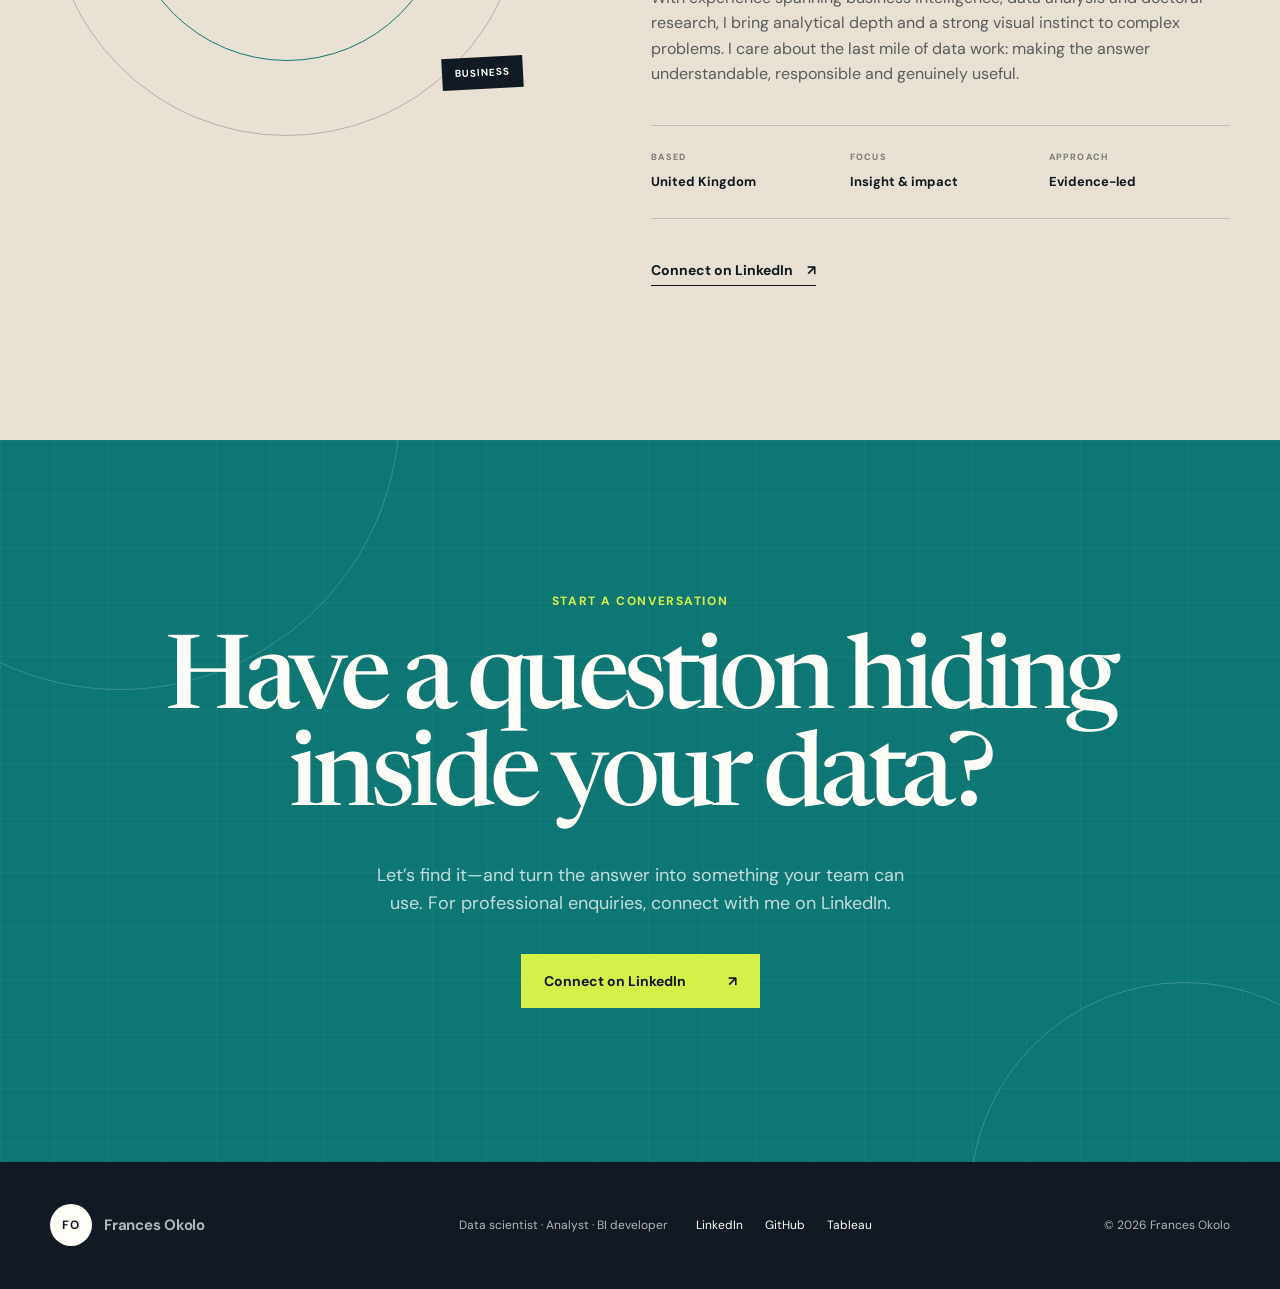
==== commit 626a3300: "Add NHS role start date" ====
--- a/index.html
+++ b/index.html
@@ -247,26 +247,26 @@
             <div>
               <p class="panel-kicker">Current NHS role</p>
               <h3>Senior Information Analyst</h3>
-              <p class="nhs-role-org">Health Informatics, Information &amp; Quality · University Hospitals Birmingham NHS Foundation Trust</p>
-            </div>
-            <span>Band 7 · Present</span>
-          </div>
-          <p class="nhs-role-summary">I lead the delivery of operational and healthcare intelligence, working across clinical, operational and technical teams to turn complex information needs into dependable data products and decision support.</p>
+              <p class="nhs-role-org">Band 7 · Health Informatics, Information &amp; Quality · University Hospitals Birmingham NHS Foundation Trust</p>
+            </div>
+            <span>June 2024 — Present</span>
+          </div>
+          <p class="nhs-role-summary">I lead the delivery of operational and healthcare intelligence, working with clinical, operational and technical stakeholders to turn complex information needs into dependable data products and decision support.</p>
           <ol class="nhs-role-highlights">
             <li>
               <span>01</span>
               <strong>Delivery leadership</strong>
-              <p>Manage analytical projects from initial stakeholder requirements through data investigation, solution design, development and implementation.</p>
+              <p>Managing analytical projects from initial stakeholder requirements through data investigation, solution design, development and implementation.</p>
             </li>
             <li>
               <span>02</span>
               <strong>Stakeholder management</strong>
-              <p>Work across multidisciplinary teams to prioritise complex requests, resolve data challenges and translate operational needs into practical reporting.</p>
+              <p>Working across multidisciplinary teams to prioritise complex information requests, resolve data challenges and translate operational needs into practical reporting solutions.</p>
             </li>
             <li>
               <span>03</span>
               <strong>Technical leadership</strong>
-              <p>Develop SQL, SSRS and Power BI solutions with an emphasis on data modelling, automation, governance and scalable self-service.</p>
+              <p>Developing and improving reporting and data solutions using SQL, SSRS, Power BI and data modelling, with an emphasis on automation, governance and scalable self-service.</p>
             </li>
           </ol>
         </article>
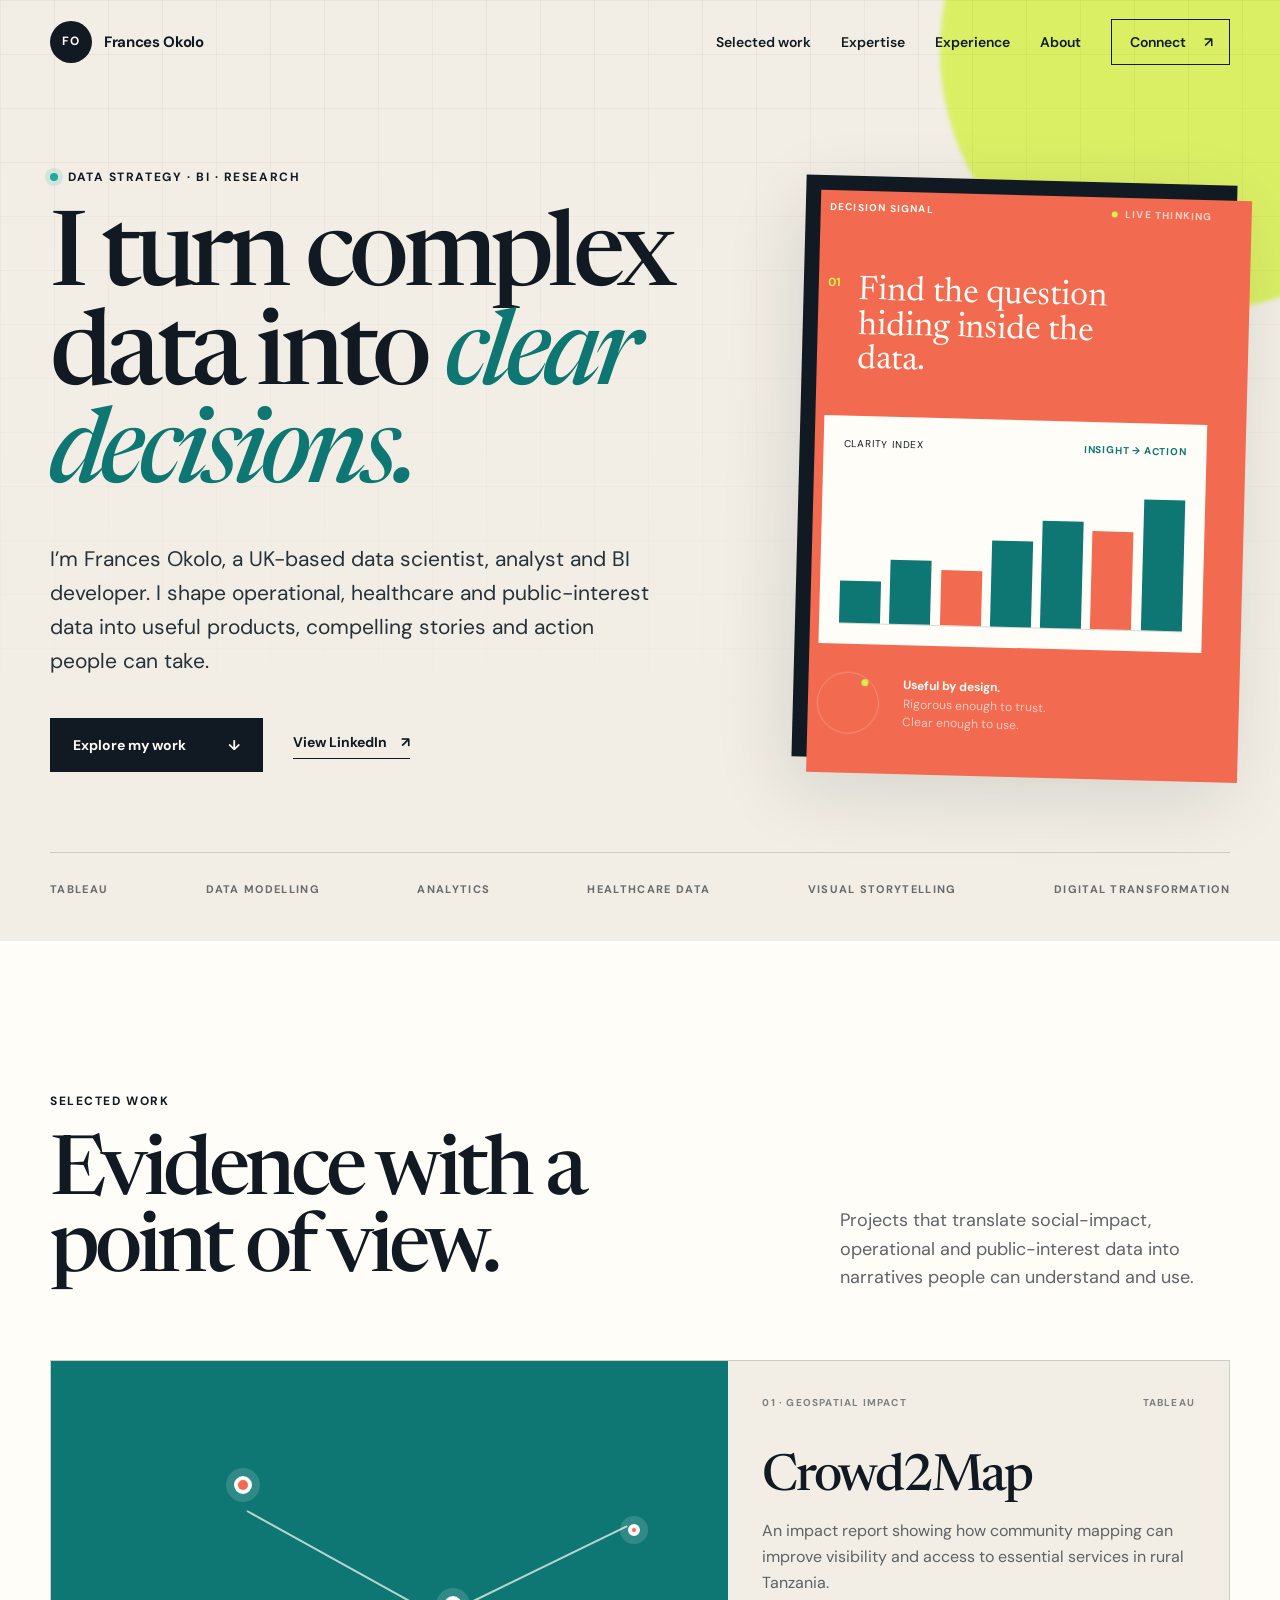
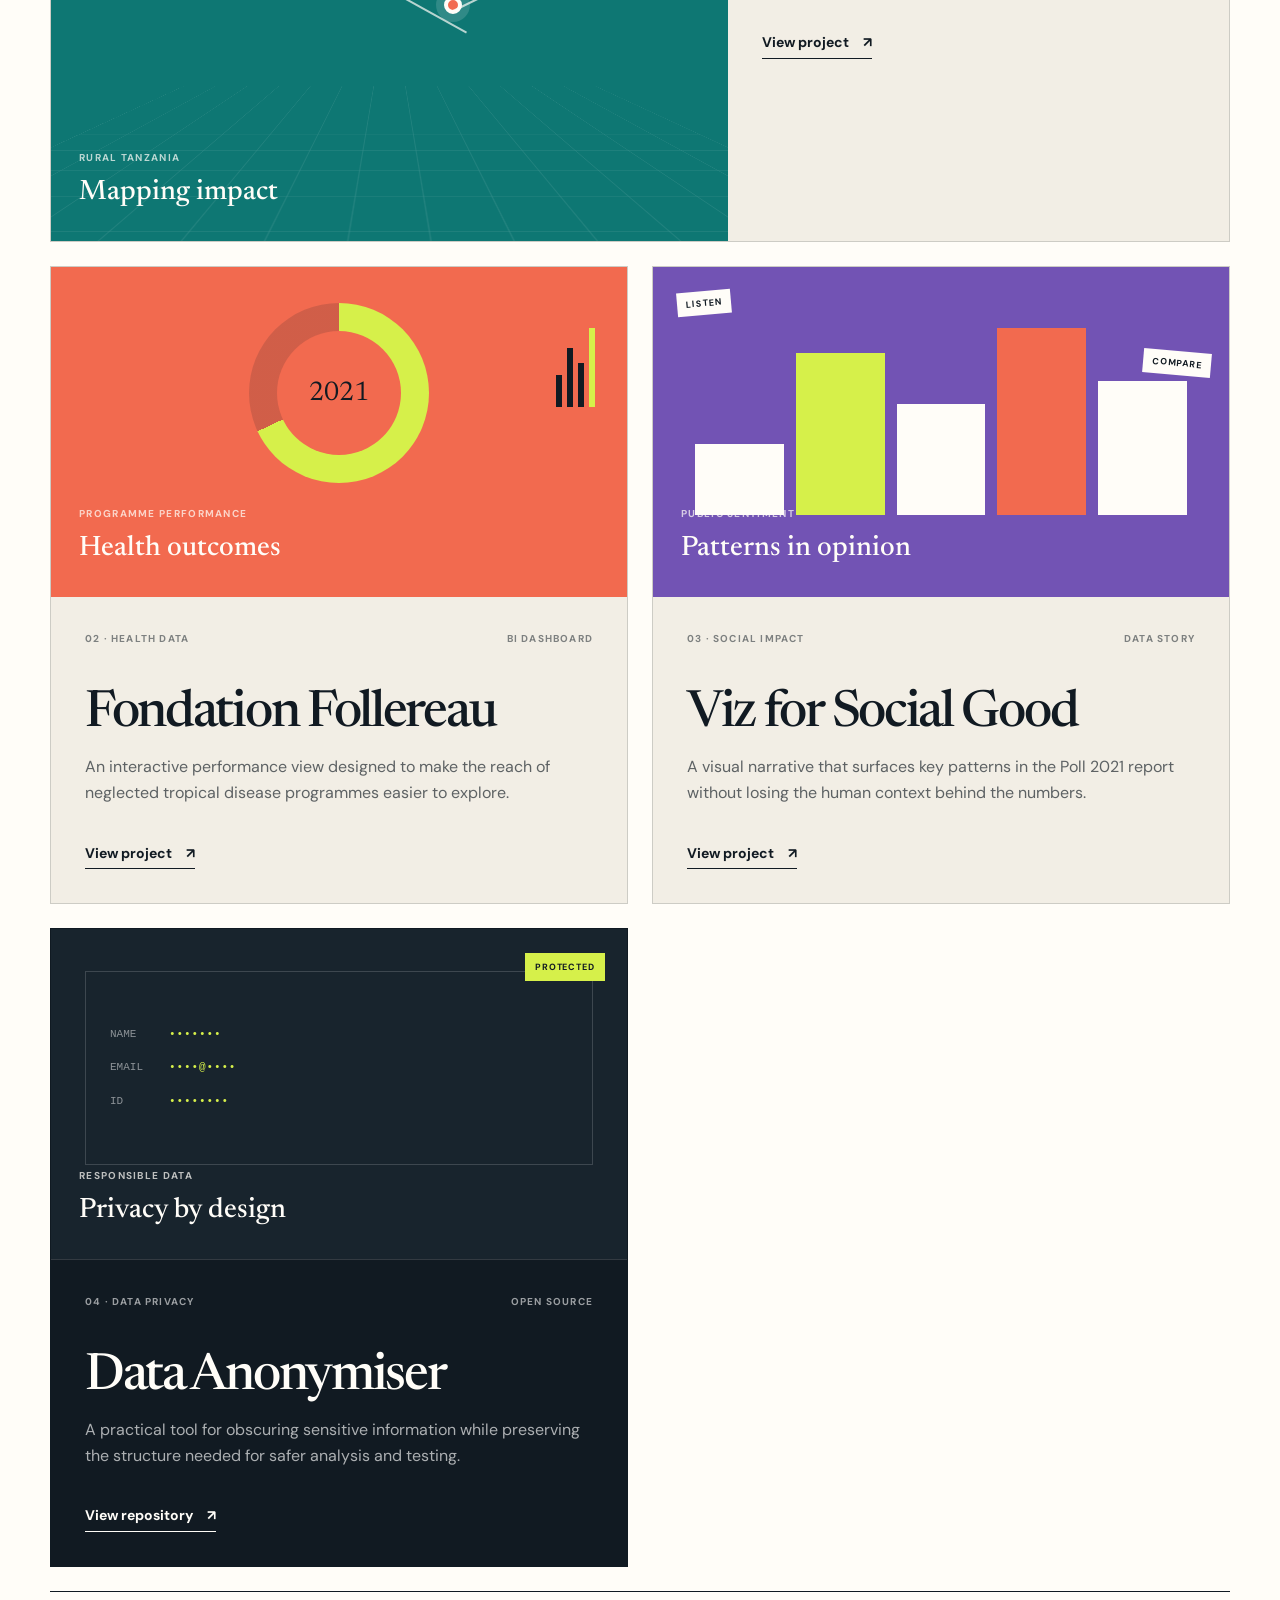
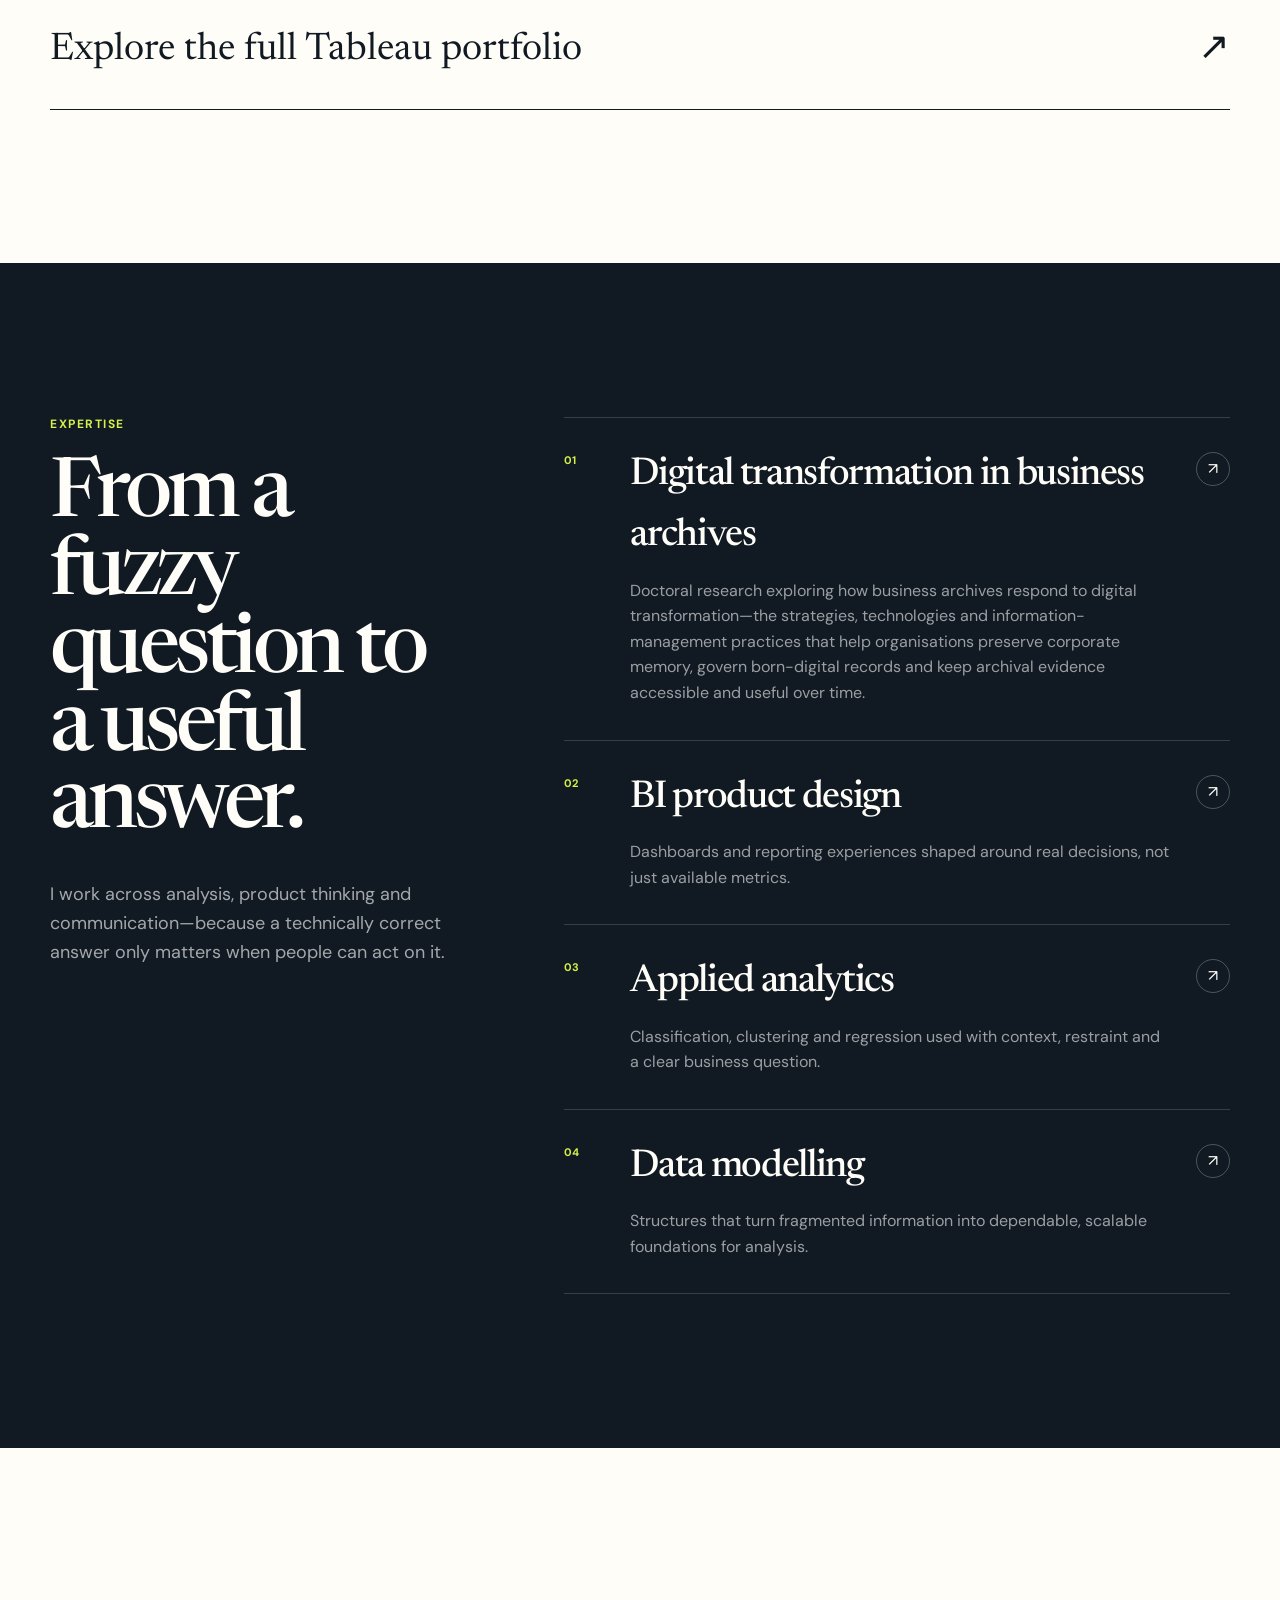
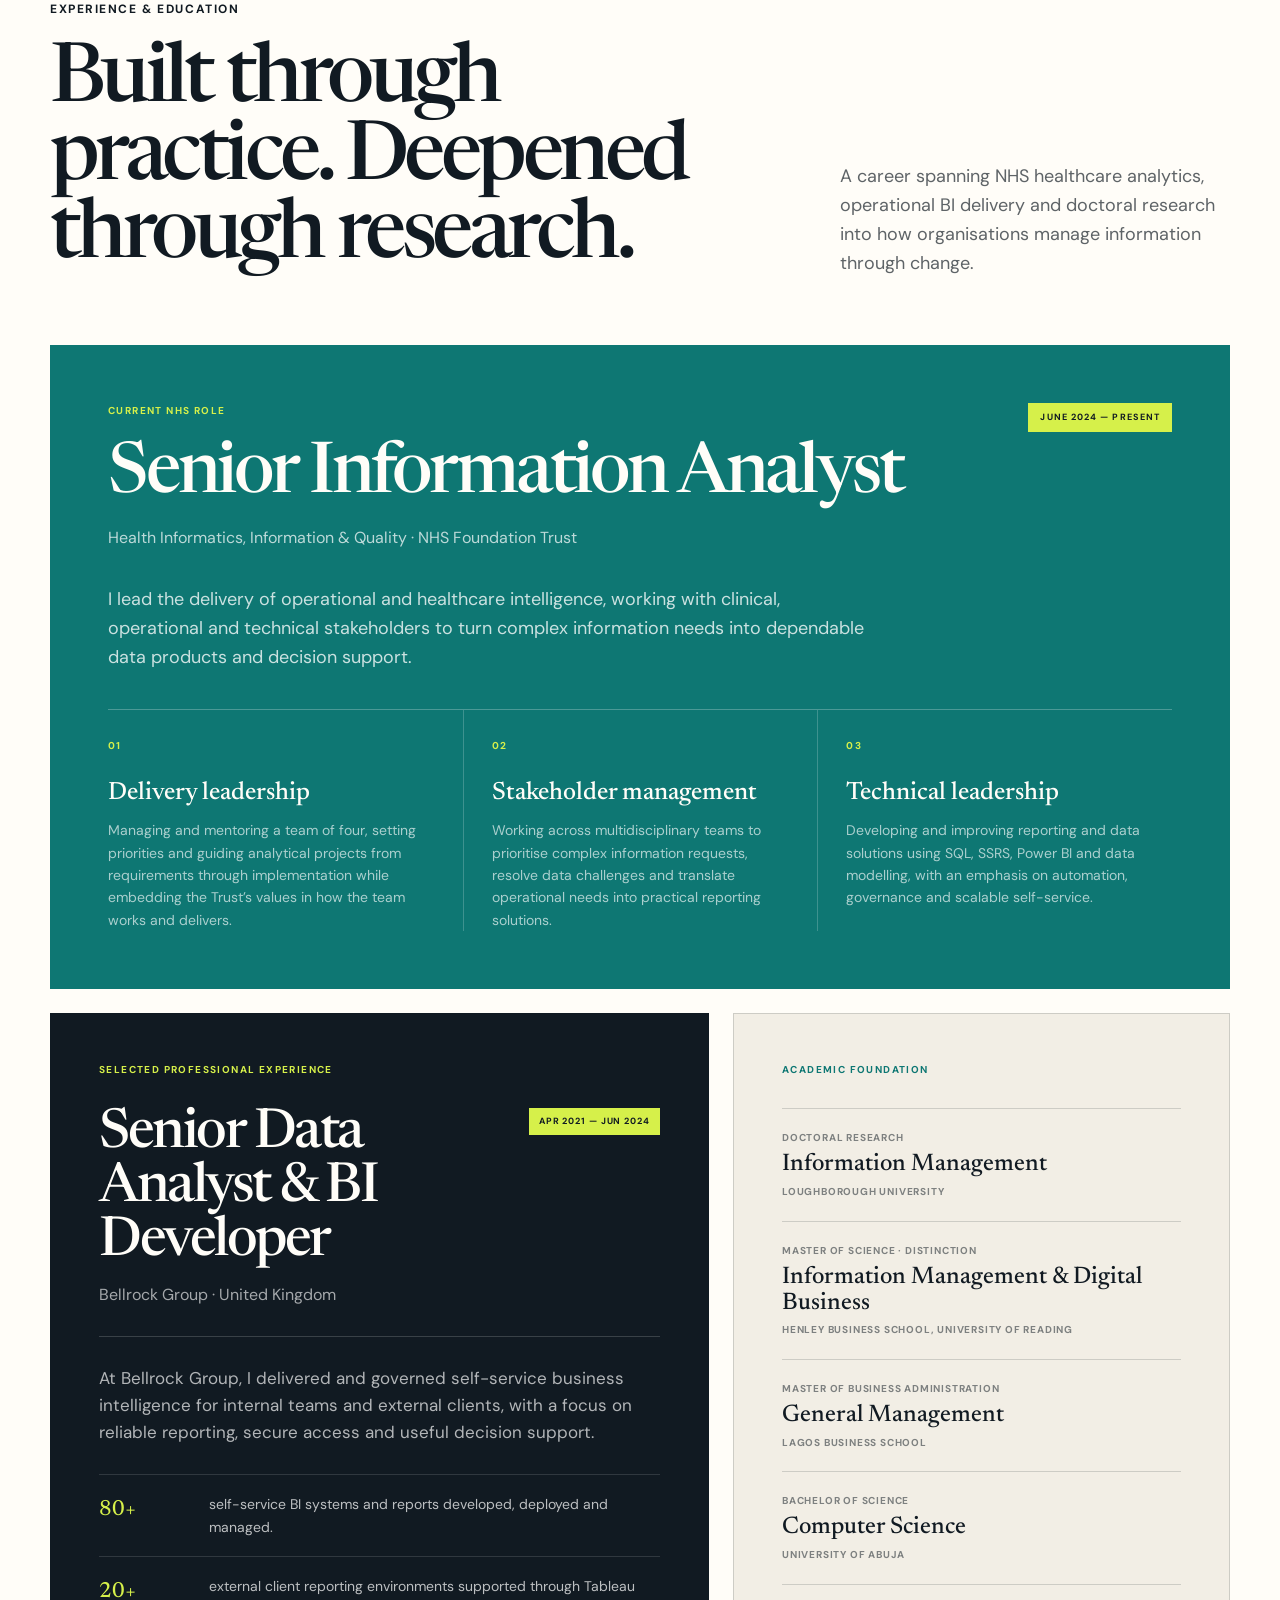
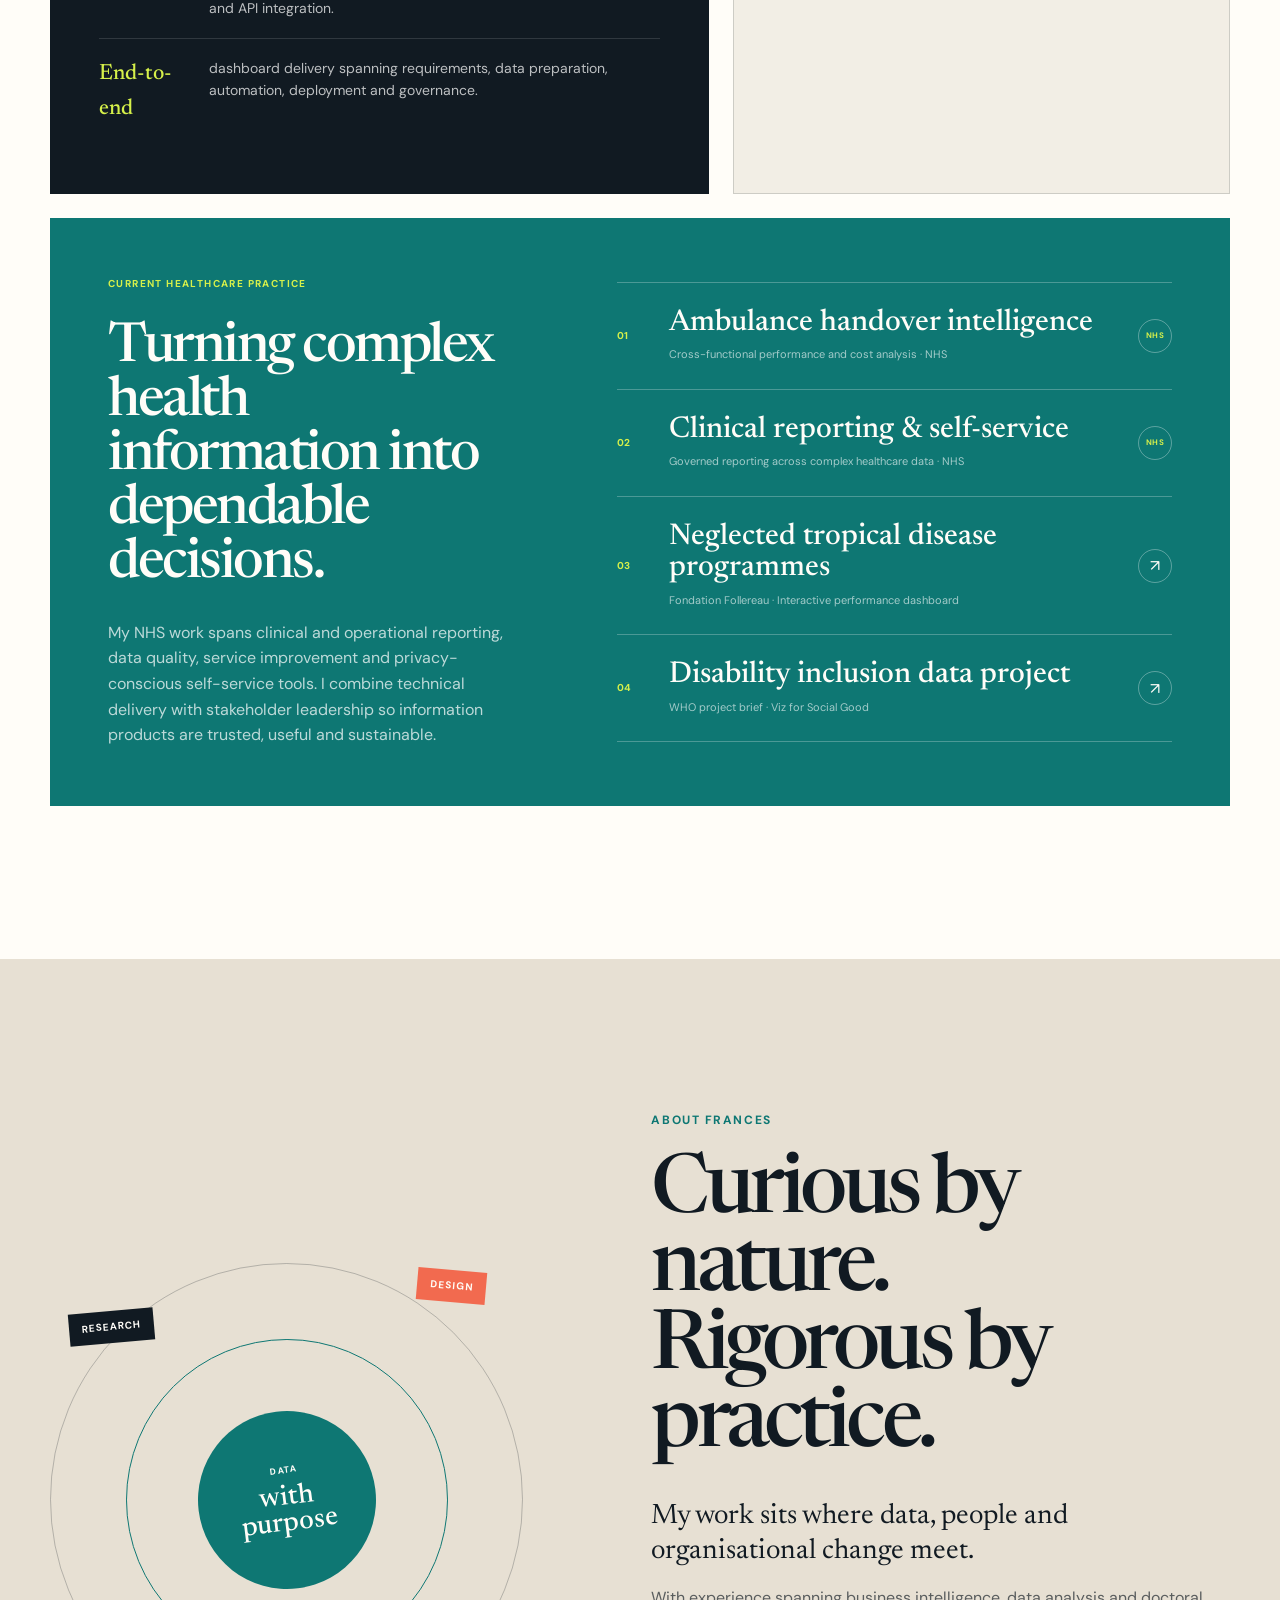
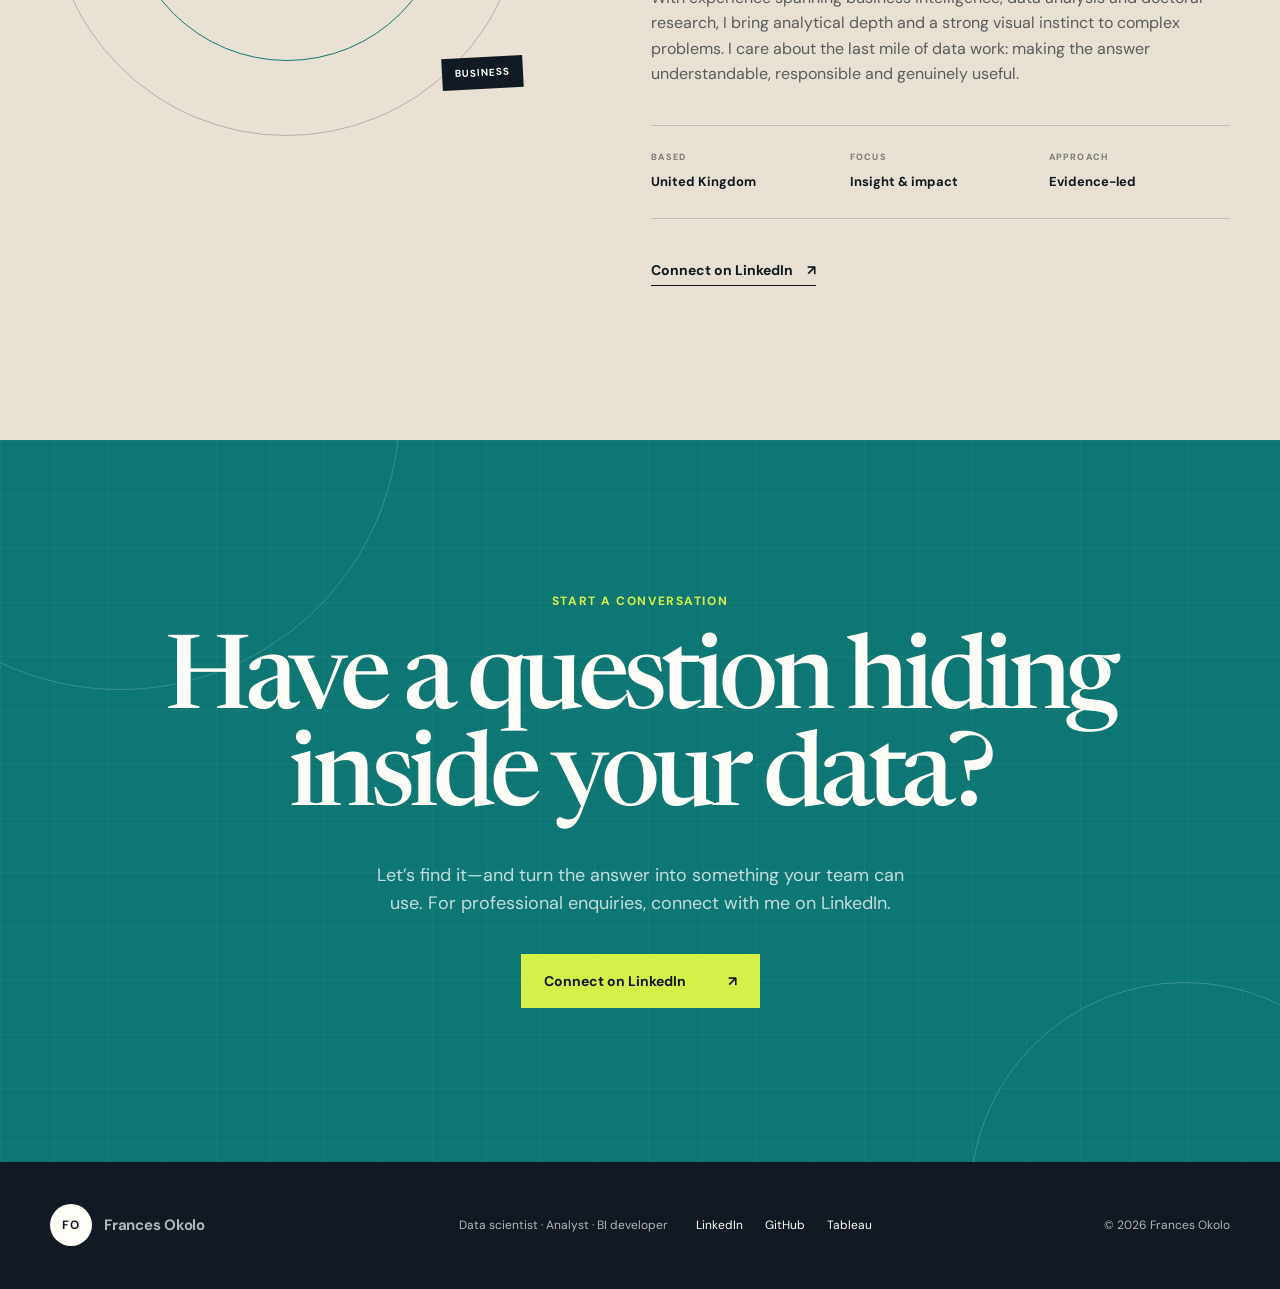
==== commit 49a0f7a1: "Anonymise NHS employer and expand leadership" ====
--- a/index.html
+++ b/index.html
@@ -247,7 +247,7 @@
             <div>
               <p class="panel-kicker">Current NHS role</p>
               <h3>Senior Information Analyst</h3>
-              <p class="nhs-role-org">Band 7 · Health Informatics, Information &amp; Quality · University Hospitals Birmingham NHS Foundation Trust</p>
+              <p class="nhs-role-org">Health Informatics, Information &amp; Quality · NHS Foundation Trust</p>
             </div>
             <span>June 2024 — Present</span>
           </div>
@@ -256,7 +256,7 @@
             <li>
               <span>01</span>
               <strong>Delivery leadership</strong>
-              <p>Managing analytical projects from initial stakeholder requirements through data investigation, solution design, development and implementation.</p>
+              <p>Managing and mentoring a team of four, setting priorities and guiding analytical projects from requirements through implementation while embedding the Trust’s values in how the team works and delivers.</p>
             </li>
             <li>
               <span>02</span>
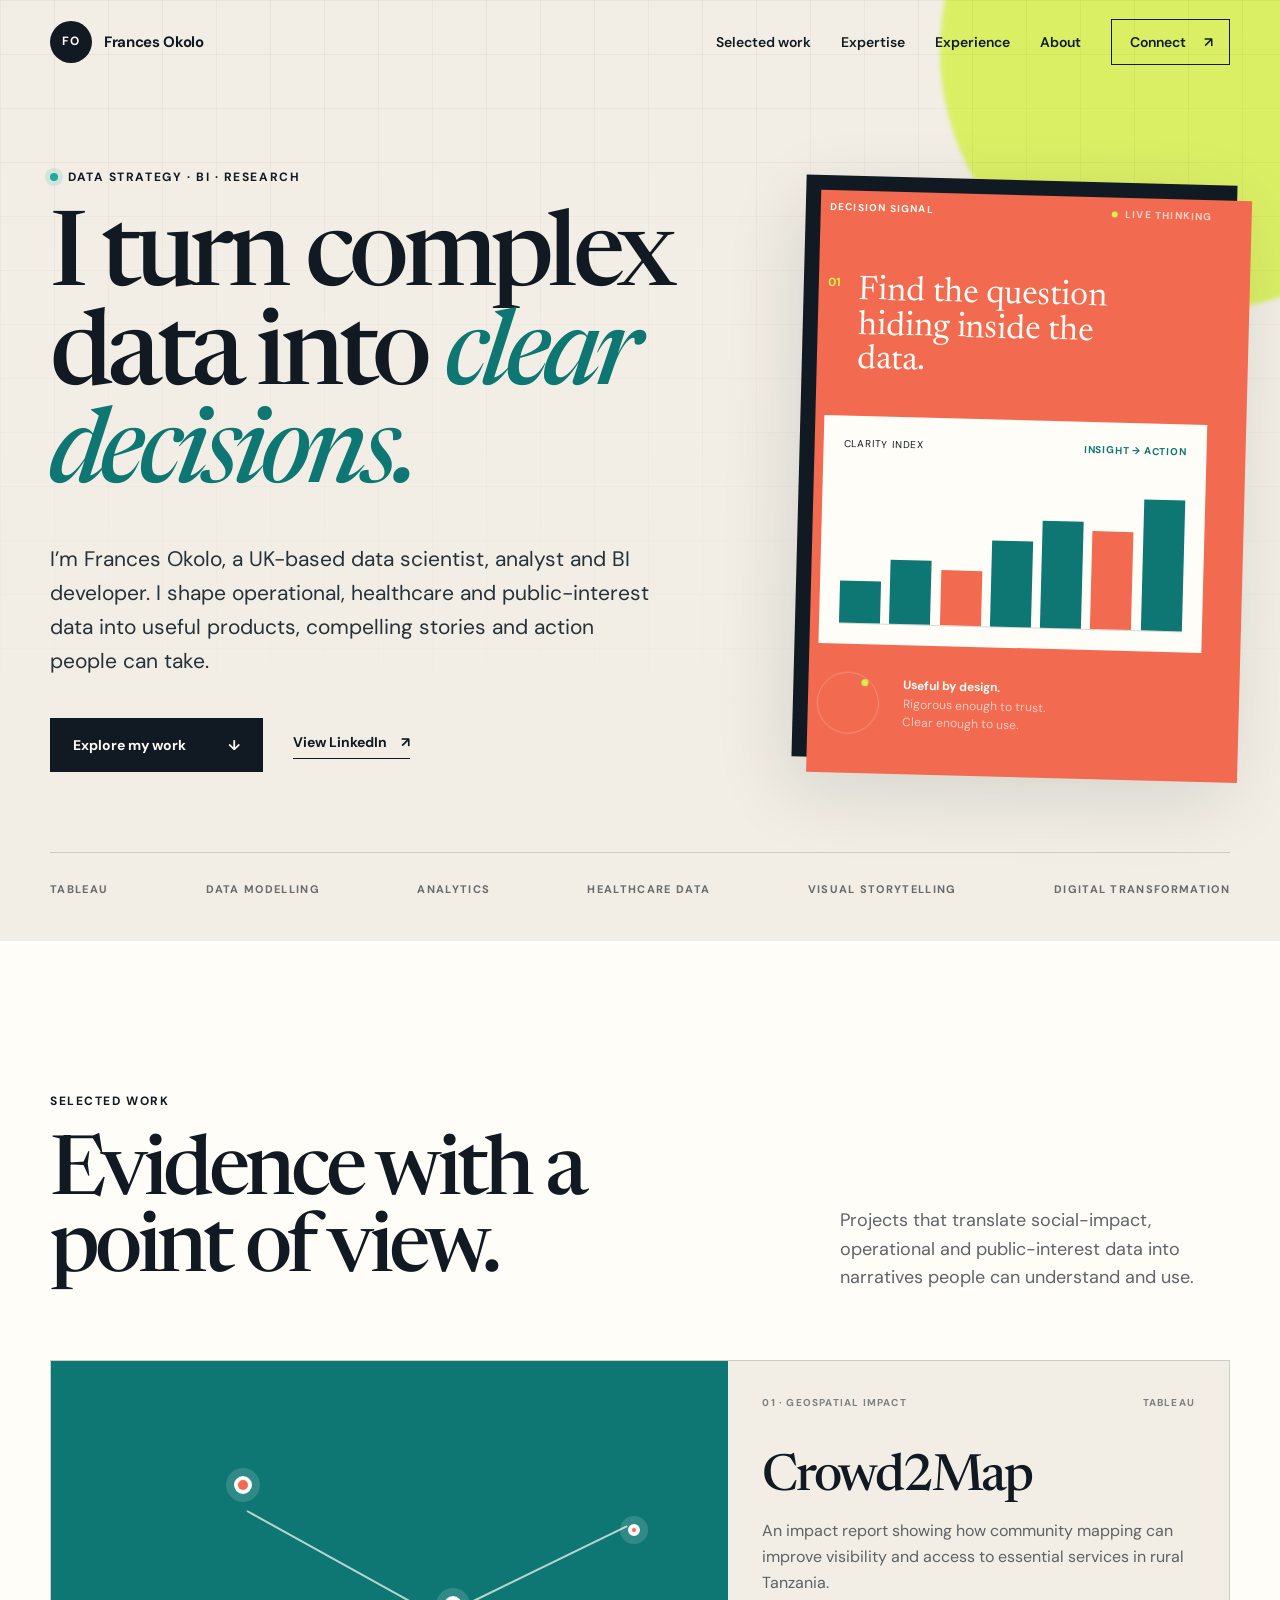
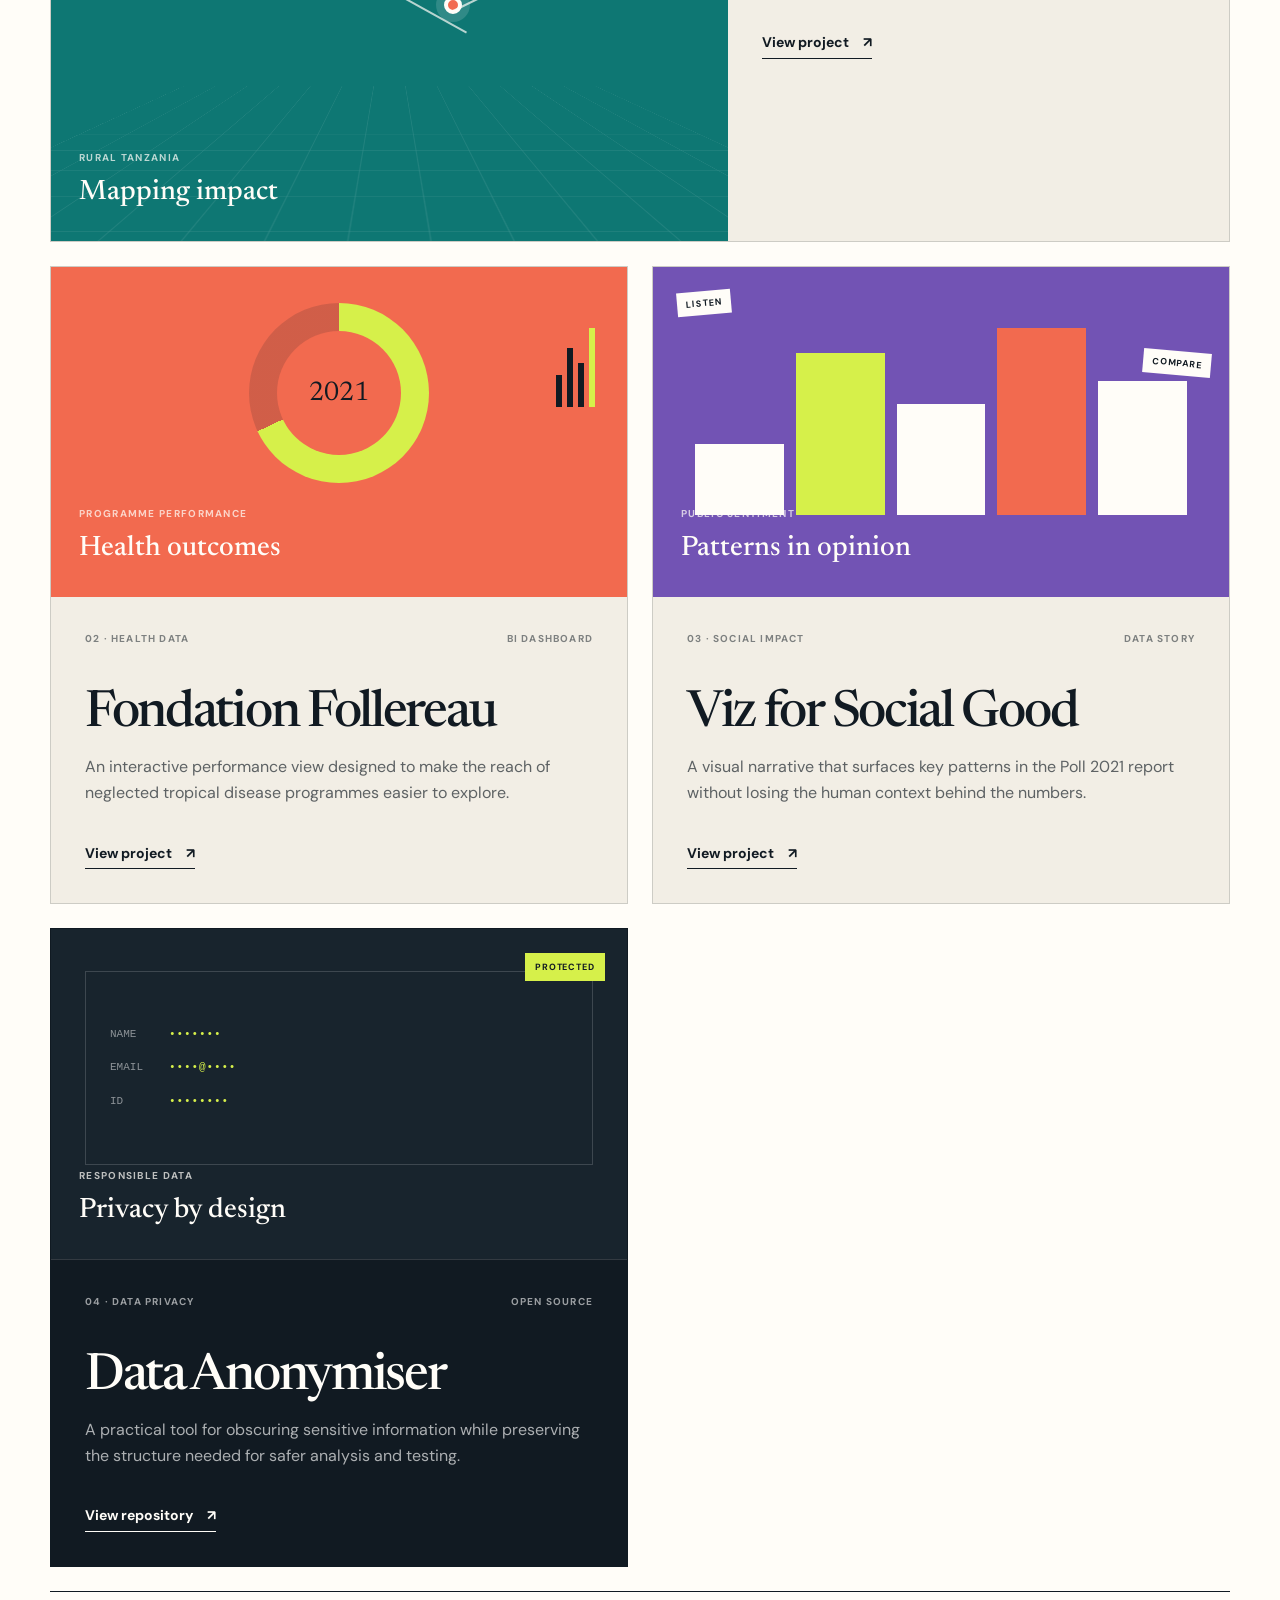
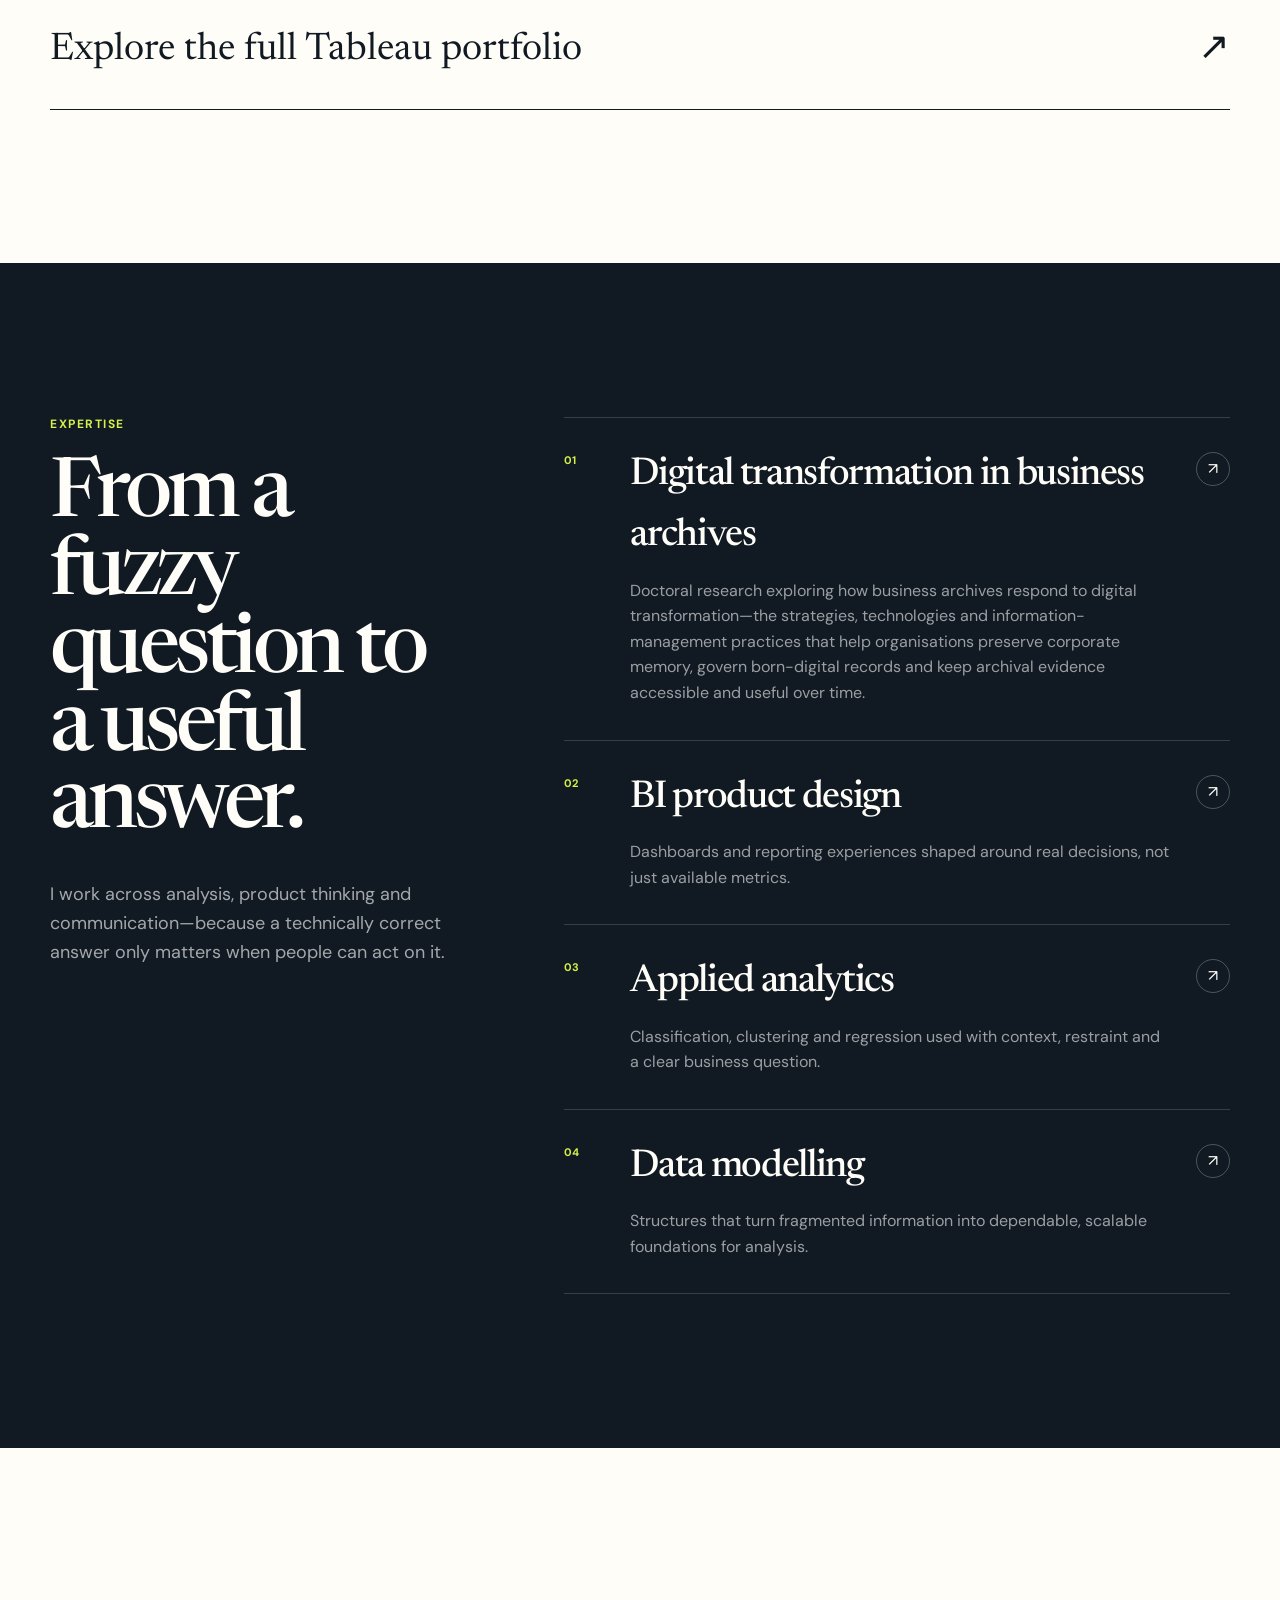
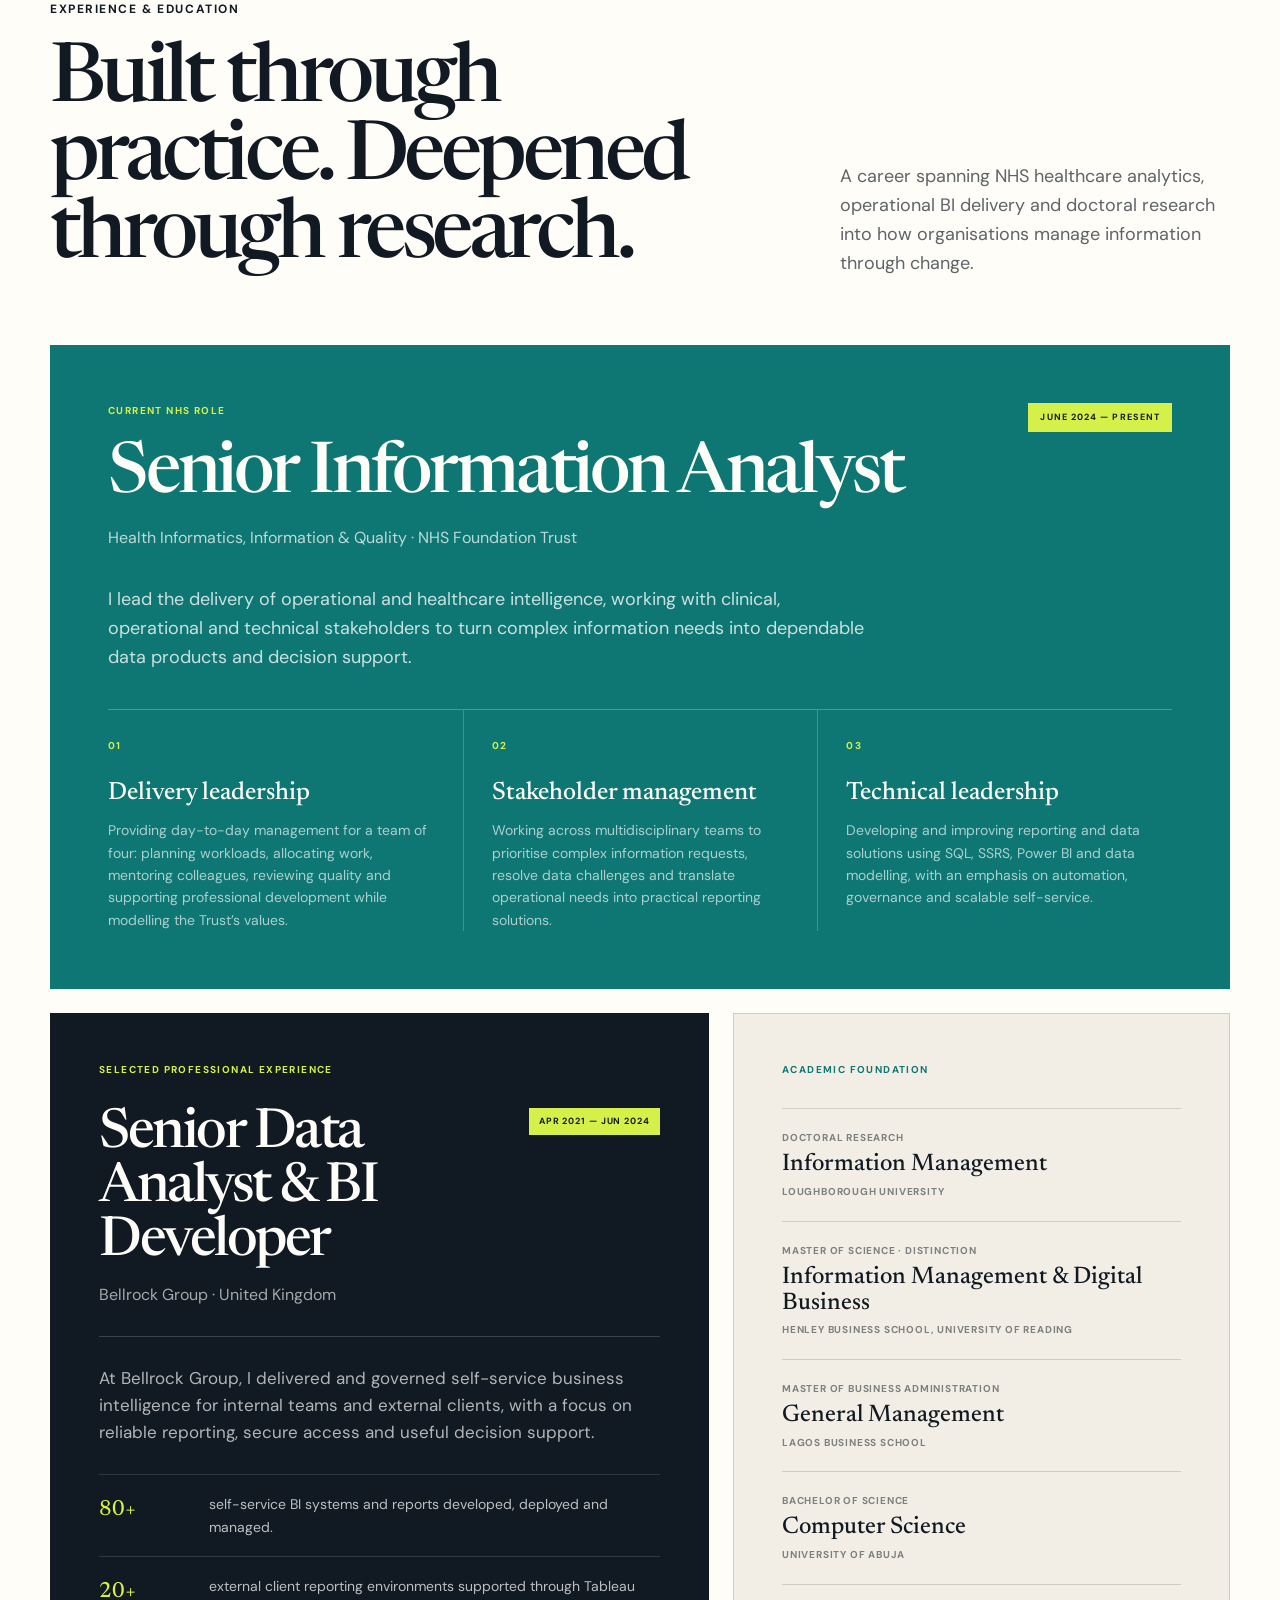
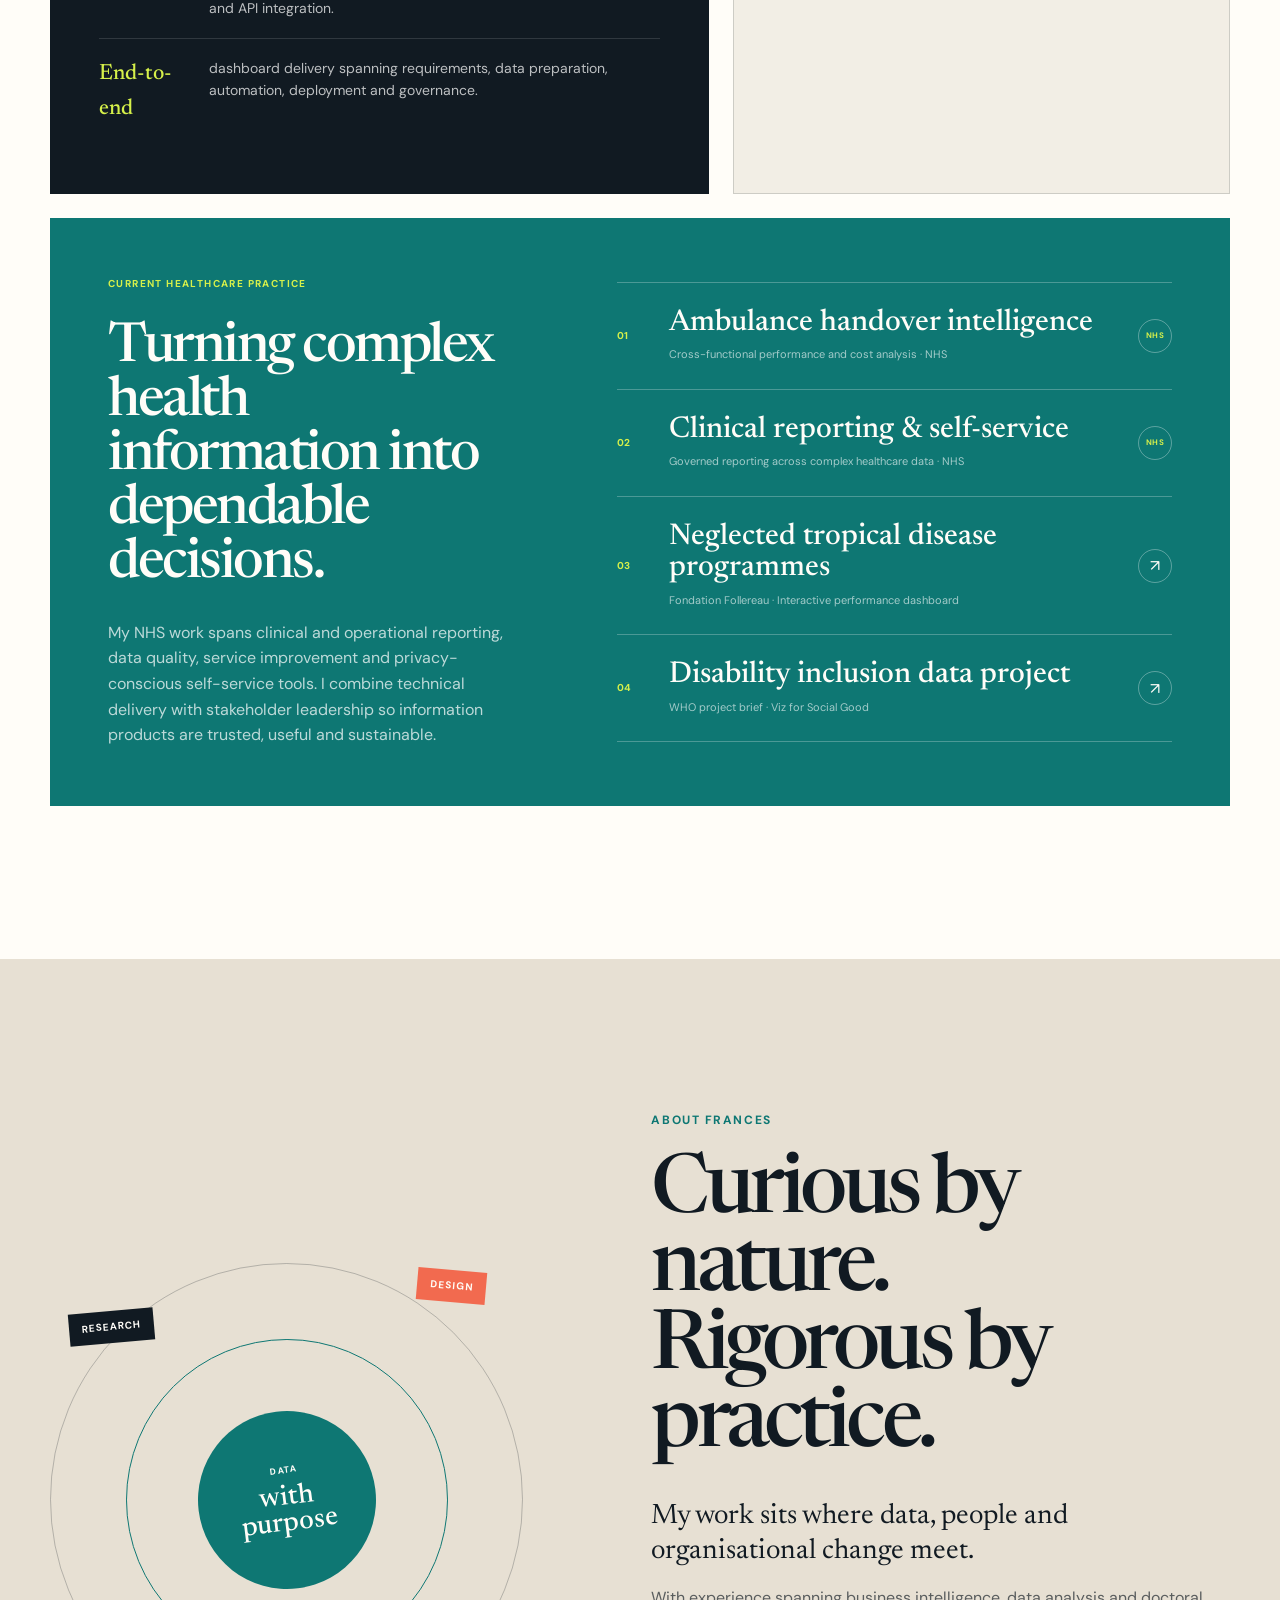
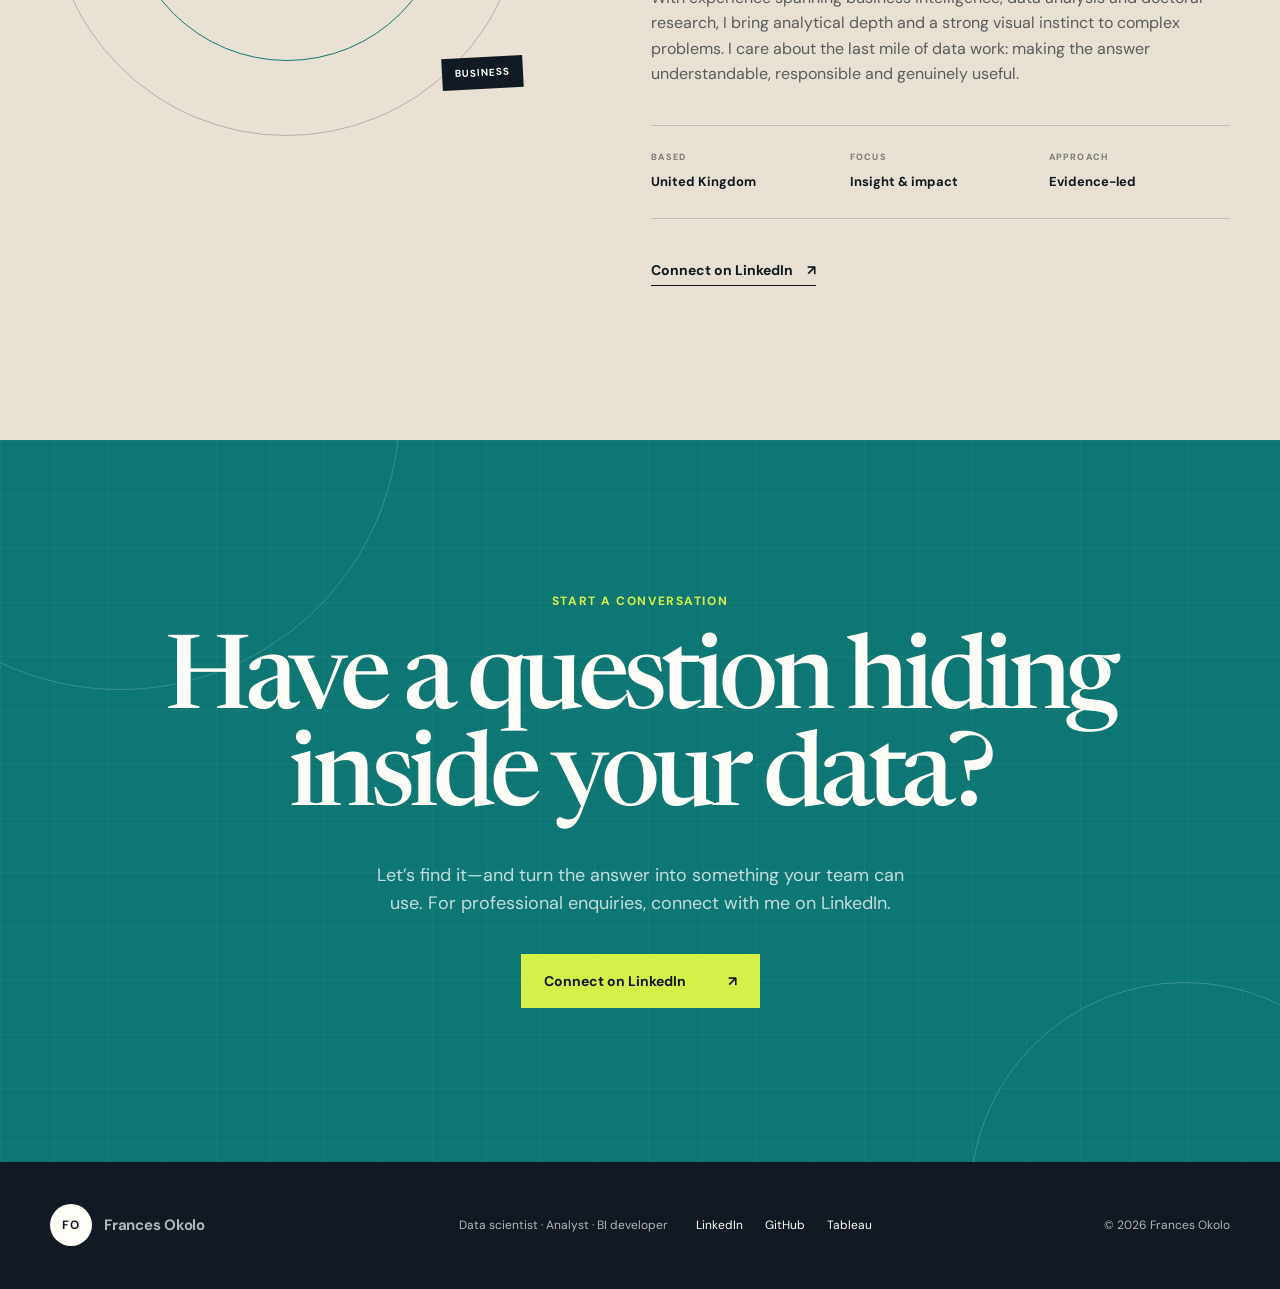
==== commit 13ef5b2f: "Strengthen NHS people management wording" ====
--- a/index.html
+++ b/index.html
@@ -256,7 +256,7 @@
             <li>
               <span>01</span>
               <strong>Delivery leadership</strong>
-              <p>Managing and mentoring a team of four, setting priorities and guiding analytical projects from requirements through implementation while embedding the Trust’s values in how the team works and delivers.</p>
+              <p>Providing day-to-day management for a team of four: planning workloads, allocating work, mentoring colleagues, reviewing quality and supporting professional development while modelling the Trust’s values.</p>
             </li>
             <li>
               <span>02</span>
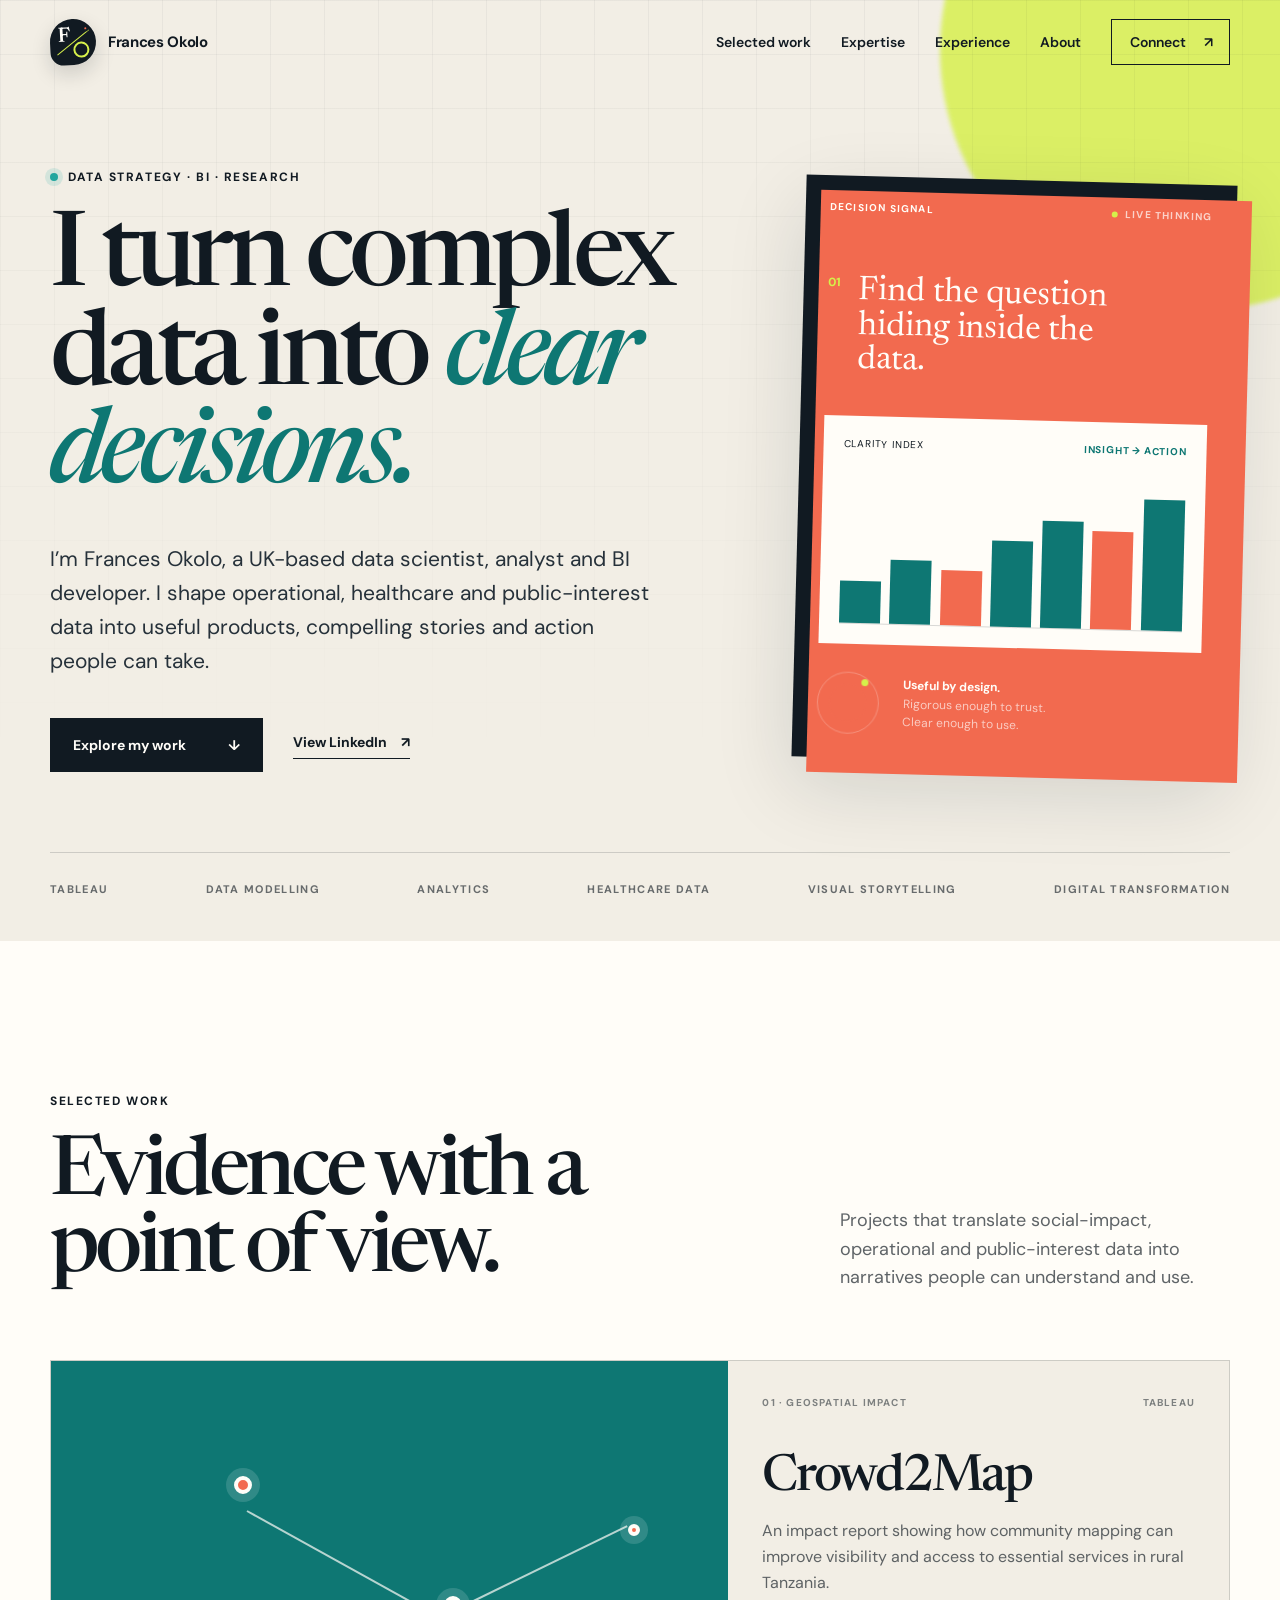
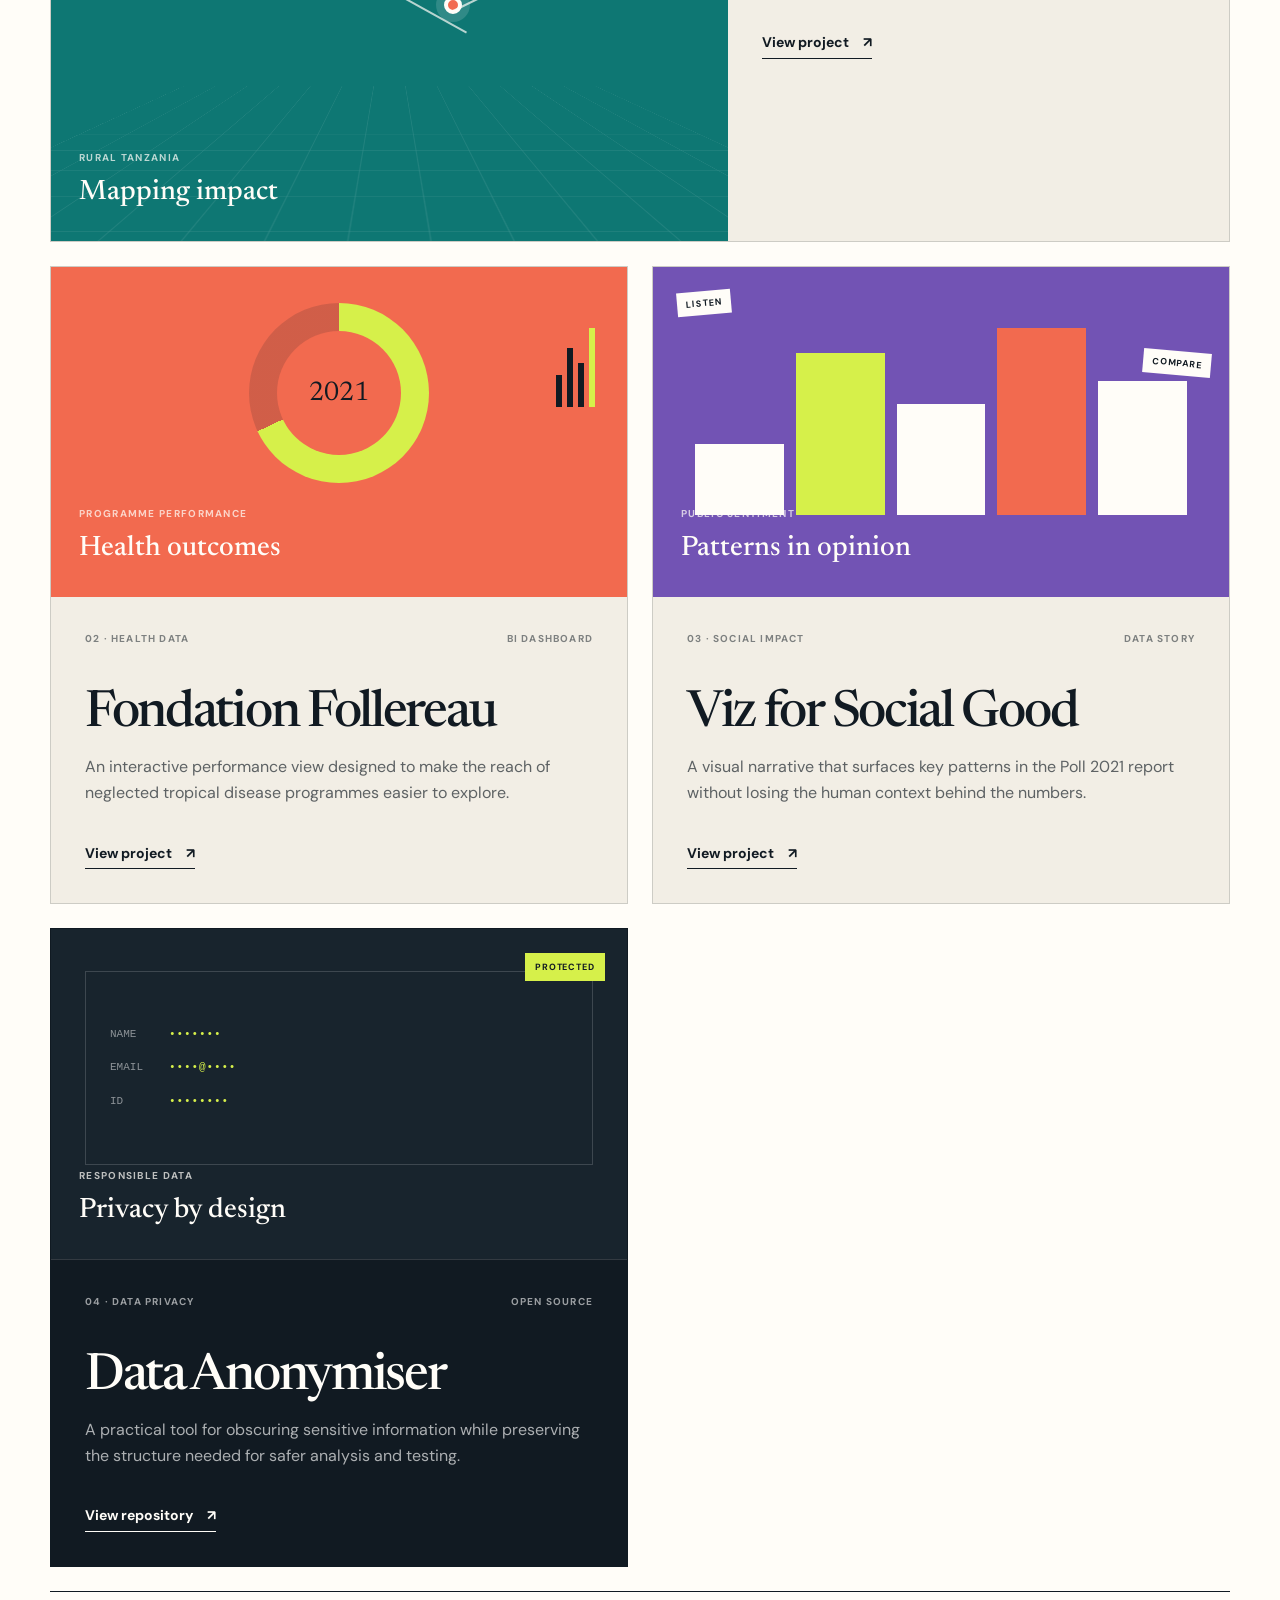
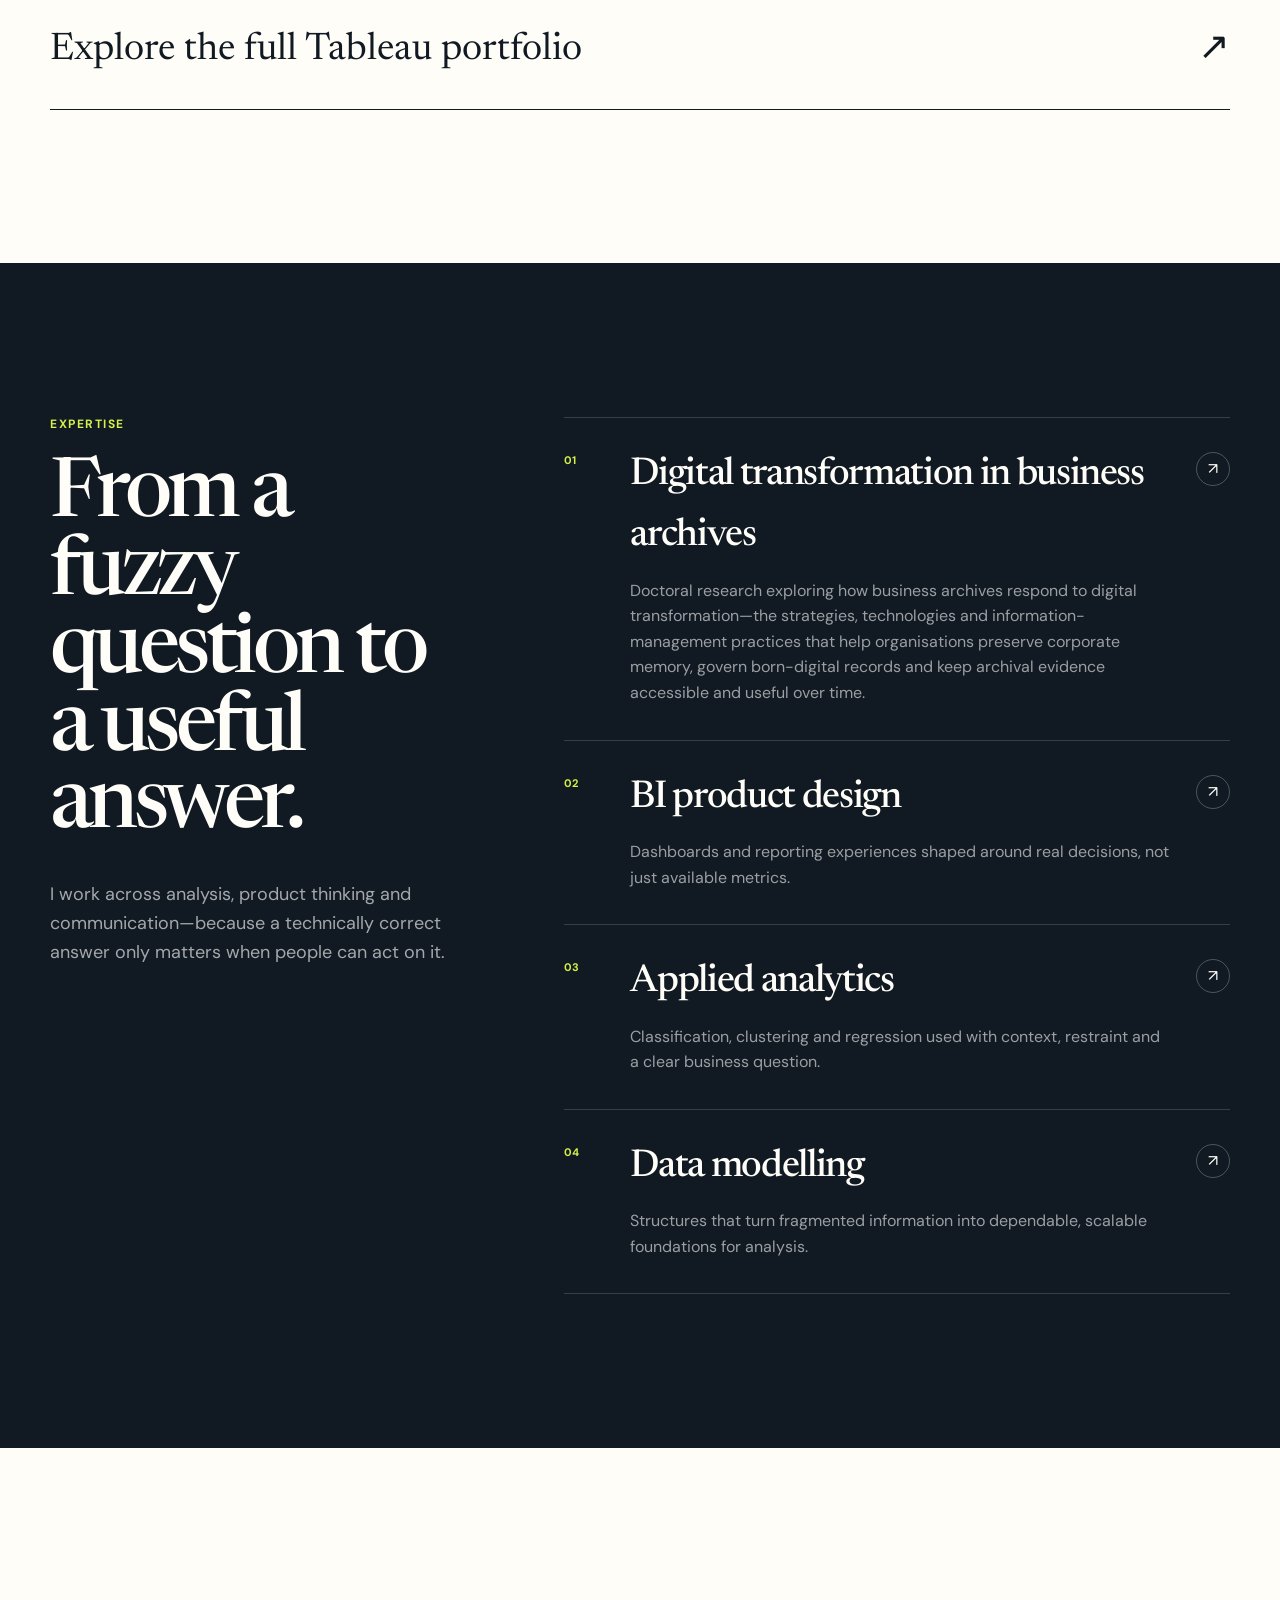
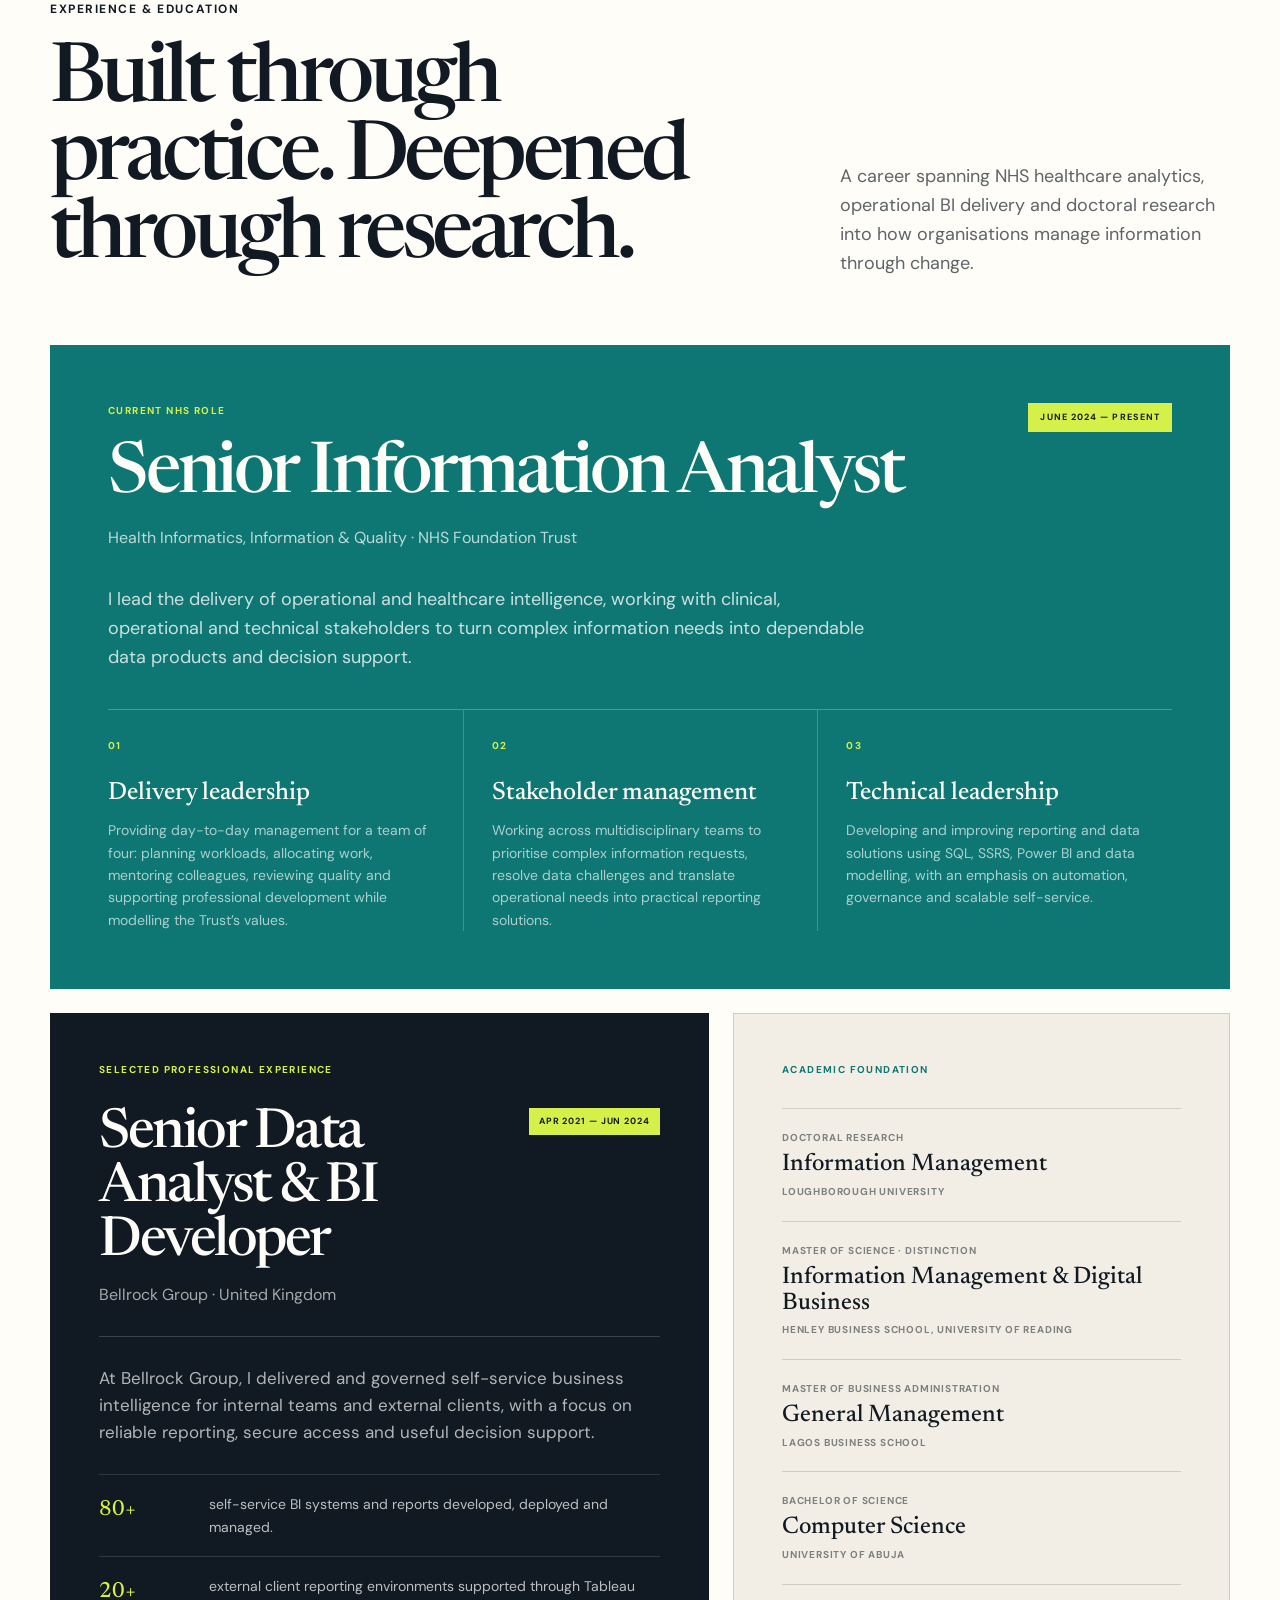
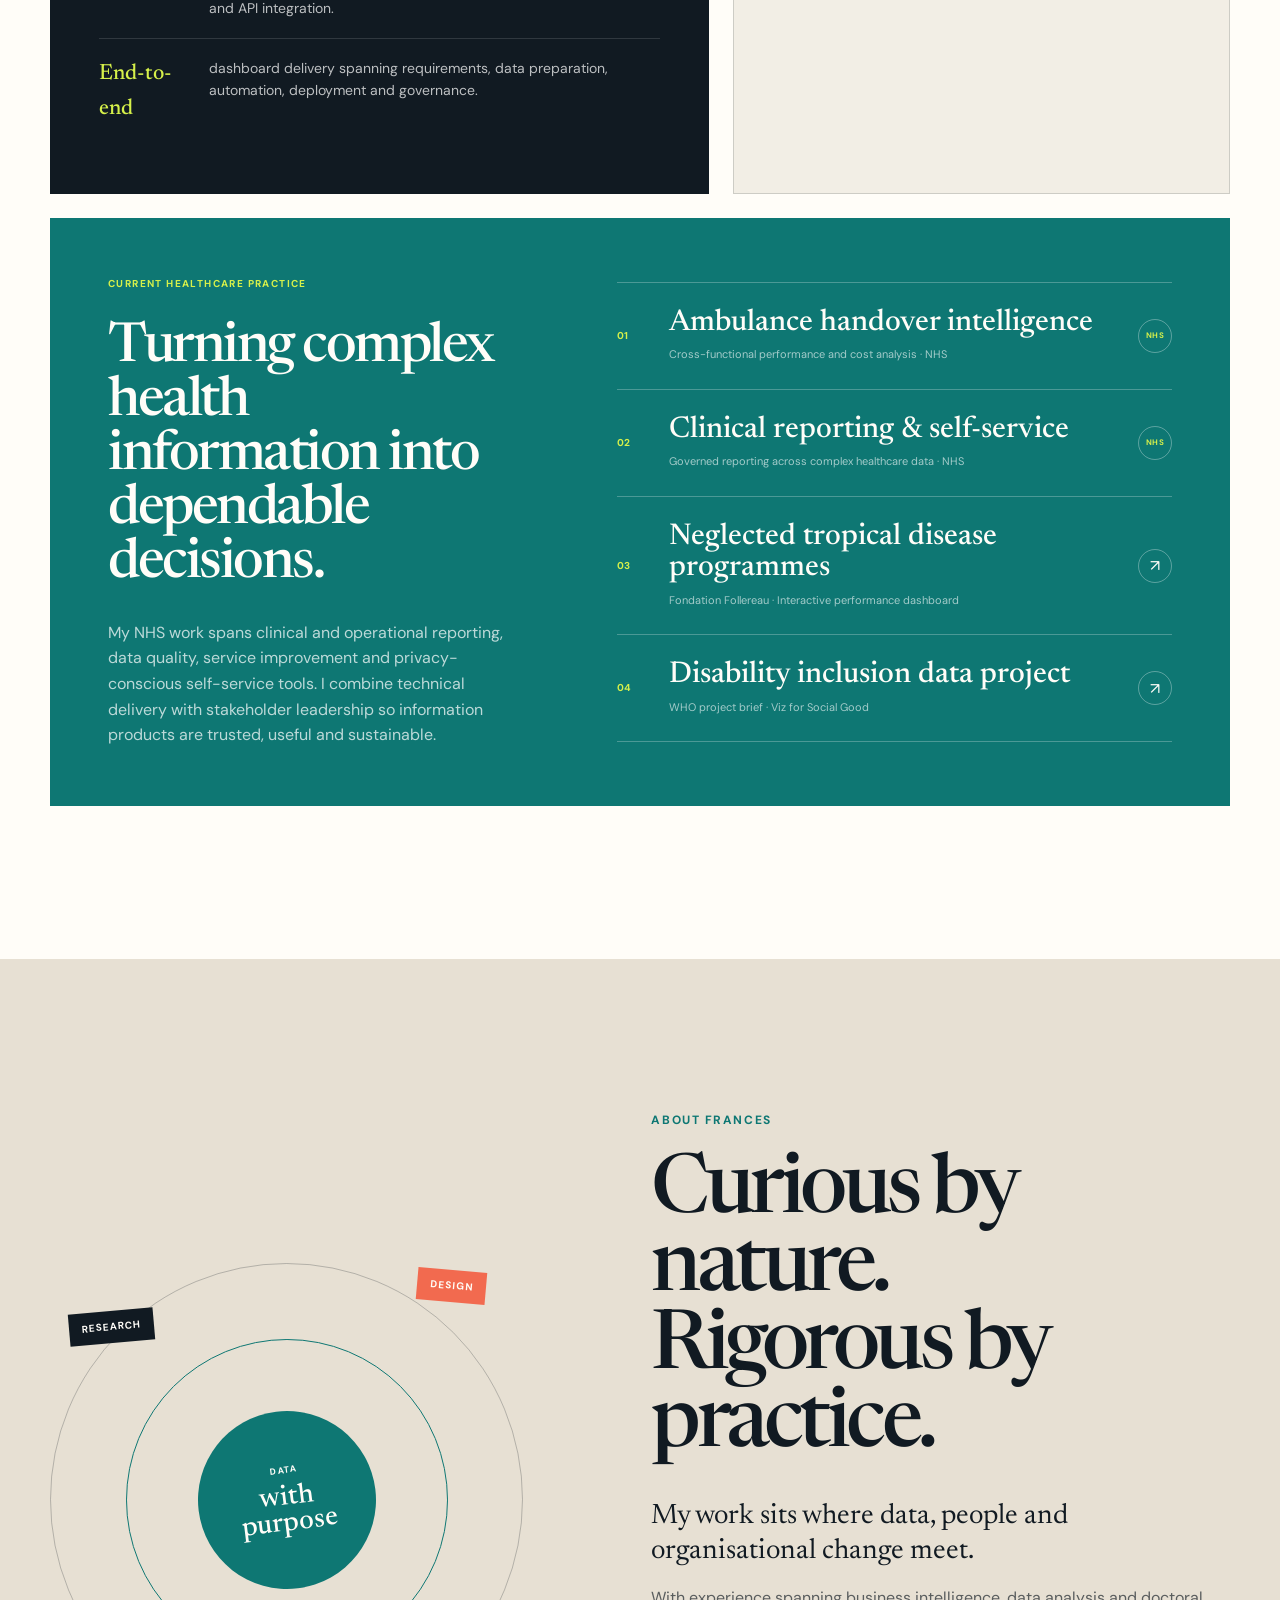
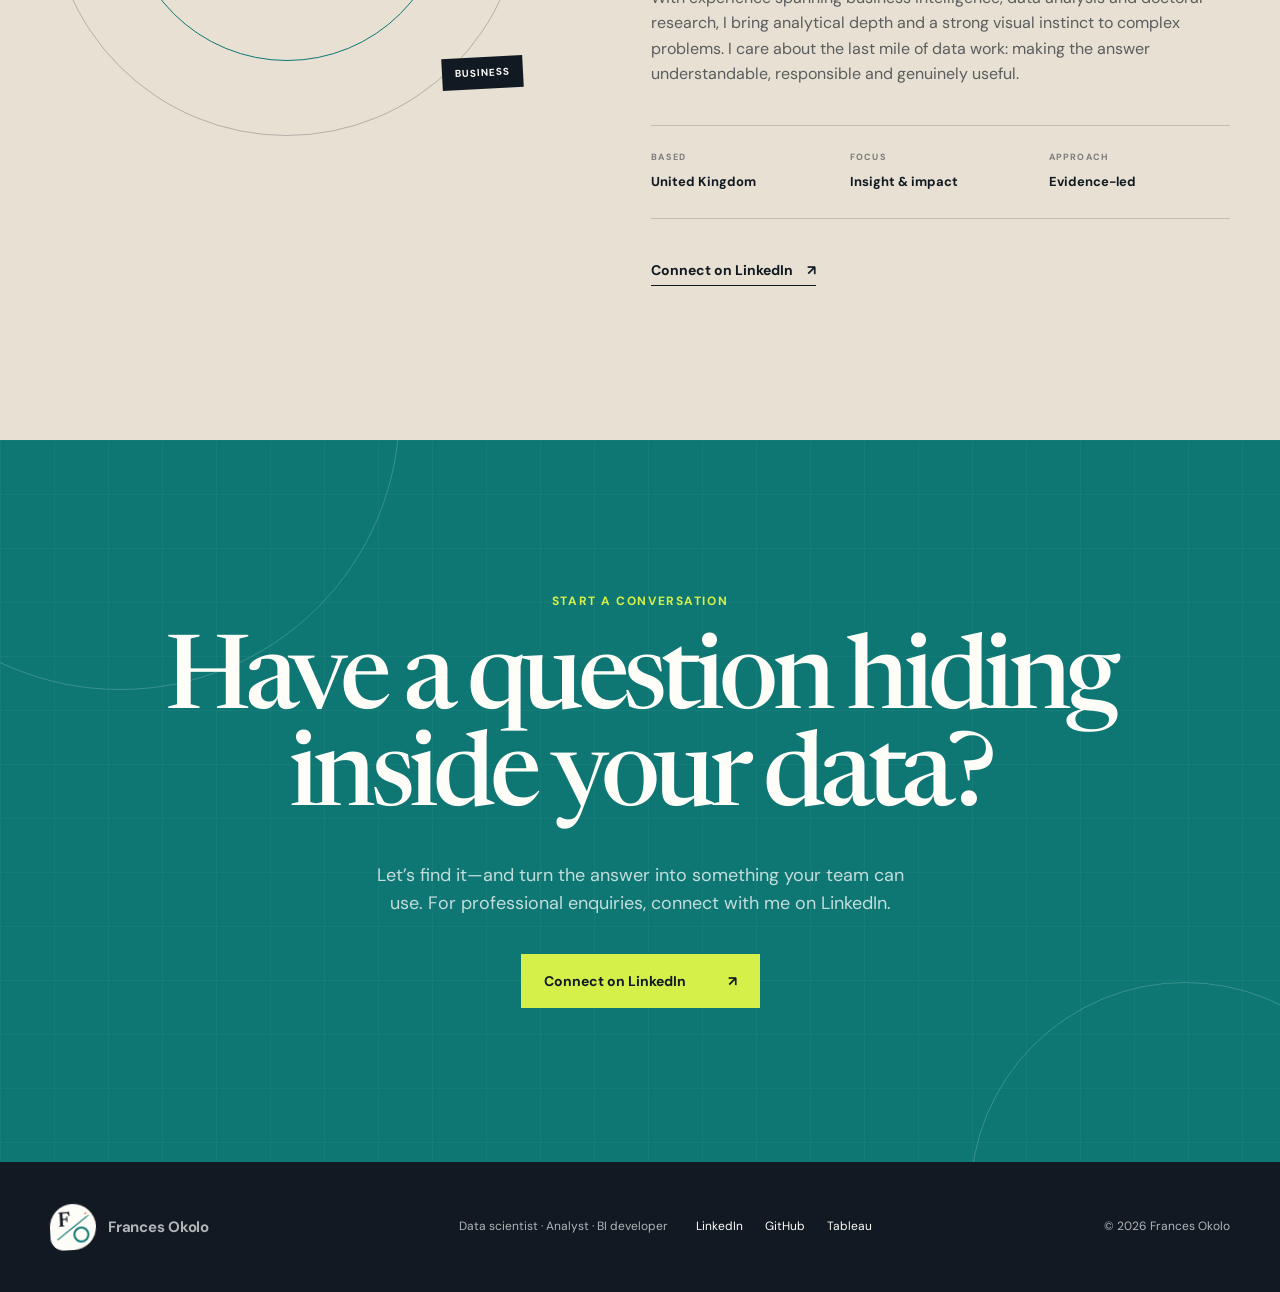
==== commit c88b968b: "Redesign FO monogram" ====
--- a/index.html
+++ b/index.html
@@ -9,13 +9,13 @@
   <meta property="og:type" content="website">
   <meta property="og:title" content="Frances Okolo — Data, made useful">
   <meta property="og:description" content="Data science, business intelligence and research shaped into decisions people can act on.">
-  <meta property="og:url" content="https://francesokolo.github.io/fao.github.io/">
-  <meta property="og:image" content="https://francesokolo.github.io/fao.github.io/og.png">
+  <meta property="og:url" content="https://francesokolo.github.io/">
+  <meta property="og:image" content="https://francesokolo.github.io/og.png">
   <meta name="twitter:card" content="summary_large_image">
   <meta name="twitter:title" content="Frances Okolo — Data, made useful">
   <meta name="twitter:description" content="Data science, business intelligence and research shaped into decisions people can act on.">
-  <meta name="twitter:image" content="https://francesokolo.github.io/fao.github.io/og.png">
-  <link rel="canonical" href="https://francesokolo.github.io/fao.github.io/">
+  <meta name="twitter:image" content="https://francesokolo.github.io/og.png">
+  <link rel="canonical" href="https://francesokolo.github.io/">
   <link rel="apple-touch-icon" sizes="180x180" href="apple-touch-icon.png">
   <link rel="icon" type="image/png" sizes="32x32" href="favicon-32x32.png">
   <link rel="icon" type="image/png" sizes="16x16" href="favicon-16x16.png">
@@ -39,7 +39,10 @@
   <header class="site-header" data-header>
     <div class="shell header-inner">
       <a class="brand" href="#top" aria-label="Frances Okolo, home">
-        <span class="brand-mark" aria-hidden="true">FO</span>
+        <span class="brand-mark" aria-hidden="true">
+          <span class="brand-initial brand-initial-f">F</span>
+          <span class="brand-initial brand-initial-o"></span>
+        </span>
         <span class="brand-name">Frances Okolo</span>
       </a>
 
@@ -372,7 +375,10 @@
   <footer class="site-footer">
     <div class="shell footer-inner">
       <a class="brand" href="#top" aria-label="Back to top">
-        <span class="brand-mark brand-mark-dark" aria-hidden="true">FO</span>
+        <span class="brand-mark brand-mark-dark" aria-hidden="true">
+          <span class="brand-initial brand-initial-f">F</span>
+          <span class="brand-initial brand-initial-o"></span>
+        </span>
         <span class="brand-name">Frances Okolo</span>
       </a>
       <p>Data scientist · Analyst · BI developer</p>
--- a/css/main.css
+++ b/css/main.css
@@ -83,18 +83,54 @@
 .brand { display: inline-flex; align-items: center; gap: 12px; font-weight: 700; letter-spacing: -0.02em; }
 
 .brand-mark {
-  width: 42px;
+  position: relative;
+  width: 46px;
   aspect-ratio: 1;
-  display: grid;
-  place-items: center;
+  flex: 0 0 auto;
+  display: block;
+  overflow: hidden;
   background: var(--ink);
   color: var(--white);
+  border-radius: 50% 50% 50% 13px;
+  box-shadow: 0 8px 20px rgba(17,26,34,.16);
+  transform: rotate(-3deg);
+  transition: transform 180ms ease, box-shadow 180ms ease;
+}
+
+.brand-mark::before {
+  content: "";
+  position: absolute;
+  z-index: 1;
+  width: 40px;
+  height: 1px;
+  left: 3px;
+  top: 23px;
+  background: var(--lime);
+  transform: rotate(-36deg);
+}
+
+.brand-mark::after {
+  content: "";
+  position: absolute;
+  z-index: 2;
+  width: 6px;
+  height: 6px;
+  top: 7px;
+  right: 7px;
+  background: var(--coral);
+  border: 2px solid var(--ink);
   border-radius: 50%;
-  font-size: 12px;
-  letter-spacing: 0.08em;
-}
-
-.brand-mark-dark { background: var(--white); color: var(--ink); }
+}
+
+.brand-initial { position: absolute; z-index: 2; }
+.brand-initial-f { top: 7px; left: 8px; font-family: var(--serif); font-size: 21px; font-weight: 600; line-height: 1; }
+.brand-initial-o { width: 16px; height: 16px; right: 7px; bottom: 7px; border: 2px solid var(--lime); border-radius: 50%; }
+.brand:hover .brand-mark { box-shadow: 0 11px 24px rgba(17,26,34,.22); transform: translateY(-1px) rotate(2deg); }
+
+.brand-mark-dark { background: var(--white); color: var(--ink); box-shadow: none; }
+.brand-mark-dark::before { background: var(--teal); }
+.brand-mark-dark::after { border-color: var(--white); }
+.brand-mark-dark .brand-initial-o { border-color: var(--teal); }
 
 .brand-name { font-size: 15px; }
 
